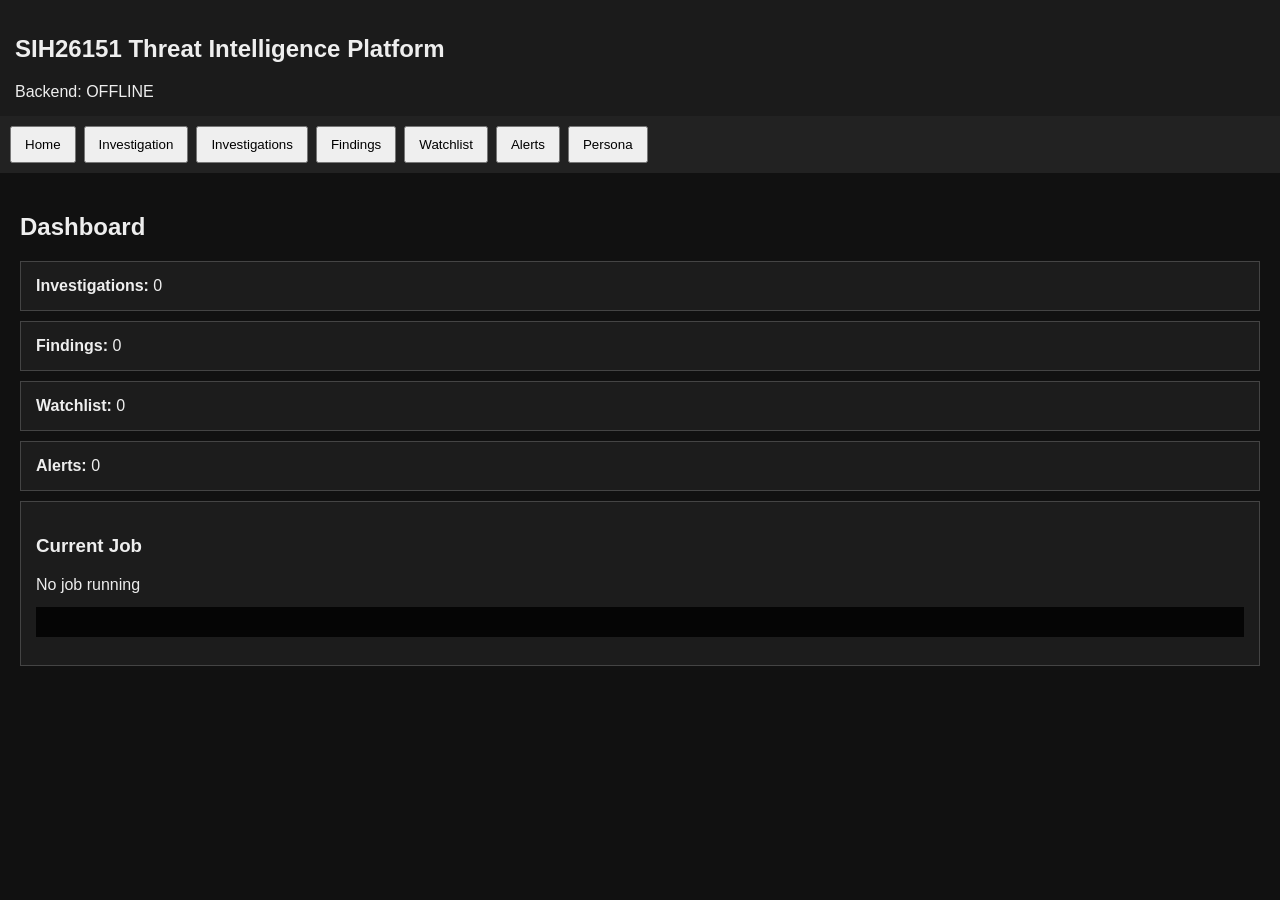
==== web/index.html @ 9609f109 "Update index.html" ====
<!DOCTYPE html>
<html>
<head>
<meta charset="UTF-8">
<meta name="viewport" content="width=device-width,initial-scale=1">
<title>SIH26151 Threat Intelligence Platform</title>

<style>
body{font-family:Arial,sans-serif;margin:0;background:#111;color:#eee}
header{background:#1b1b1b;padding:15px}
nav{display:flex;gap:8px;flex-wrap:wrap;padding:10px;background:#222}
button{padding:9px 13px;cursor:pointer}
input,select,textarea{padding:9px;margin:4px;background:#222;color:#fff;border:1px solid #555}
main{padding:20px}
section{margin-bottom:25px}
.card{background:#1c1c1c;padding:15px;margin:10px 0;border:1px solid #444}
.hidden{display:none}
pre{background:#050505;padding:15px;overflow:auto;max-height:450px}
table{width:100%;border-collapse:collapse}
th,td{border:1px solid #444;padding:8px;text-align:left}
th{background:#222}
.status{padding:8px;background:#333}
</style>
</head>

<body>

<header>
<h2>SIH26151 Threat Intelligence Platform</h2>
<div id="health">Checking backend...</div>
</header>

<nav>
<button onclick="page('home')">Home</button>
<button onclick="page('investigate')">Investigation</button>
<button onclick="page('history')">Investigations</button>
<button onclick="page('findings')">Findings</button>
<button onclick="page('watch')">Watchlist</button>
<button onclick="page('alerts')">Alerts</button>
<button onclick="page('persona')">Persona</button>
</nav>

<main>

<section id="home">
<h2>Dashboard</h2>

<div class="card">
<b>Investigations:</b>
<span id="statInvestigations">0</span>
</div>

<div class="card">
<b>Findings:</b>
<span id="statFindings">0</span>
</div>

<div class="card">
<b>Watchlist:</b>
<span id="statWatch">0</span>
</div>

<div class="card">
<b>Alerts:</b>
<span id="statAlerts">0</span>
</div>

<div class="card">
<h3>Current Job</h3>
<div id="jobStatus">No job running</div>
<pre id="terminal"></pre>
</div>
</section>


<section id="investigate" class="hidden">

<h2>New Investigation</h2>

<div class="card">
<h3>Crawler</h3>

<input id="crawlUrl"
placeholder="URL or .onion URL">

<input id="crawlTarget"
placeholder="Optional username">

<button onclick="startCrawl()">Start Crawl</button>
</div>


<div class="card">
<h3>Manual OSINT</h3>

<input id="manualTarget"
placeholder="Username / Email / Domain / IP / URL / PGP">

<select id="manualType">
<option value="username">username</option>
<option value="email">email</option>
<option value="domain">domain</option>
<option value="ip">ip</option>
<option value="url">url</option>
<option value="pgp">pgp</option>
<option value="crypto">crypto</option>
<option value="dns">dns</option>
<option value="other">other</option>
</select>

<button onclick="startOSINT()">Run OSINT</button>
</div>

<div class="card">
<h3>Current Investigation</h3>
<pre id="currentInvestigation">No investigation selected</pre>
</div>

</section>


<section id="history" class="hidden">

<h2>Investigations</h2>

<button onclick="loadInvestigations()">Refresh</button>

<div id="investigationList"></div>

</section>


<section id="findings" class="hidden">

<h2>Findings</h2>

<input id="findingSearch"
placeholder="Search">

<select id="findingType">
<option value="">All</option>
<option value="username">username</option>
<option value="email">email</option>
<option value="domain">domain</option>
<option value="ip">ip</option>
<option value="url">url</option>
<option value="pgp">pgp</option>
<option value="crypto">crypto</option>
<option value="infrastructure">infrastructure</option>
</select>

<button onclick="loadFindings()">Search</button>

<div id="findingList"></div>

</section>


<section id="watch" class="hidden">

<h2>Watchlist</h2>

<input id="watchActor"
placeholder="Actor ID">

<input id="watchInterval"
type="number"
value="60"
min="5">

<button onclick="addWatch()">Add</button>
<button onclick="loadWatchlist()">Refresh</button>

<div id="watchList"></div>

</section>


<section id="alerts" class="hidden">

<h2>Alerts</h2>

<button onclick="loadAlerts()">Refresh</button>

<div id="alertList"></div>

</section>


<section id="persona" class="hidden">

<h2>Persona / Stylometry</h2>

<textarea
id="personaPosts"
rows="10"
cols="60"
placeholder='Enter JSON array of posts, example:
[{"text":"hello world"},{"text":"another post"}]'>
</textarea>

<br>

<button onclick="analyzePersona()">Analyze</button>

<div class="card">
<pre id="personaResult"></pre>
</div>

<h3>Compare Personas</h3>

<textarea
id="personaA"
rows="6"
cols="50"
placeholder="Persona A JSON"></textarea>

<textarea
id="personaB"
rows="6"
cols="50"
placeholder="Persona B JSON"></textarea>

<br>

<button onclick="comparePersona()">Compare</button>

<pre id="compareResult"></pre>

</section>

</main>


<script>

let currentJobId=null;
let currentInvestigationId=null;


/* =========================
   BASIC API
========================= */

async function api(url,options={}){

    const response=await fetch(url,{
        headers:{
            "Content-Type":"application/json"
        },
        ...options
    });

    const text=await response.text();

    let data;

    try{
        data=JSON.parse(text);
    }catch{
        data=text;
    }

    if(!response.ok){
        throw new Error(
            data?.detail ||
            data?.error ||
            "Request failed"
        );
    }

    return data;
}


/* =========================
   PAGE
========================= */

function page(id){

    document.querySelectorAll("main section")
        .forEach(x=>x.classList.add("hidden"));

    document.getElementById(id)
        .classList.remove("hidden");

    if(id==="home") loadDashboard();
    if(id==="history") loadInvestigations();
    if(id==="findings") loadFindings();
    if(id==="watch") loadWatchlist();
    if(id==="alerts") loadAlerts();
}


/* =========================
   HEALTH
========================= */

async function health(){

    try{

        const data=await api("/api/health");

        document.getElementById("health")
            .textContent="Backend: ONLINE";

    }catch(error){

        document.getElementById("health")
            .textContent="Backend: OFFLINE";

    }
}


/* =========================
   CRAWLER
========================= */

async function startCrawl(){

    const url=document
        .getElementById("crawlUrl")
        .value.trim();

    const target=document
        .getElementById("crawlTarget")
        .value.trim();

    if(!url){
        alert("Enter a URL");
        return;
    }

    try{

        const result=await api("/api/crawl",{
            method:"POST",
            body:JSON.stringify({
                urls:[url],
                target:target || null,
                workers:3
            })
        });

        currentJobId=result.job_id;
        currentInvestigationId=result.investigation_id;

        document.getElementById("jobStatus")
            .textContent="Crawler started: "+result.job_id;

        monitorJob(result.job_id);

    }catch(error){

        alert(error.message);

    }
}


/* =========================
   MANUAL OSINT
========================= */

async function startOSINT(){

    const target=document
        .getElementById("manualTarget")
        .value.trim();

    const type=document
        .getElementById("manualType")
        .value;

    if(!target){
        alert("Enter a target");
        return;
    }

    try{

        const result=await api("/api/investigate",{
            method:"POST",
            body:JSON.stringify({
                target:target,
                target_type:type,
                notes:null
            })
        });

        currentJobId=result.job_id;
        currentInvestigationId=result.investigation_id;

        document.getElementById("jobStatus")
            .textContent="OSINT started: "+result.job_id;

        monitorJob(result.job_id);

    }catch(error){

        alert(error.message);

    }
}


/* =========================
   JOB MONITOR
========================= */

async function monitorJob(jobId){

    const terminal=document
        .getElementById("terminal");

    terminal.textContent="Job "+jobId+" started...\n";

    const timer=setInterval(async()=>{

        try{

            const data=await api(
                "/api/jobs/"+jobId
            );

            terminal.textContent=
                JSON.stringify(
                    data.events || [],
                    null,
                    2
                );

            document.getElementById("jobStatus")
                .textContent=
                "Status: "+data.job.status;

            if(
                data.job.status==="completed" ||
                data.job.status==="failed"
            ){

                clearInterval(timer);

                if(currentInvestigationId){
                    loadCurrentInvestigation();
                }

                loadDashboard();

            }

        }catch(error){

            clearInterval(timer);

            terminal.textContent=
                "Job monitor error: "+
                error.message;

        }

    },1500);

}


/* =========================
   CURRENT INVESTIGATION
========================= */

async function loadCurrentInvestigation(){

    if(!currentInvestigationId)
        return;

    try{

        const data=await api(
            "/api/investigations/"+
            currentInvestigationId
        );

        document.getElementById(
            "currentInvestigation"
        ).textContent=
            JSON.stringify(data,null,2);

    }catch(error){

        document.getElementById(
            "currentInvestigation"
        ).textContent=
            error.message;

    }
}


/* =========================
   INVESTIGATIONS
========================= */

async function loadInvestigations(){

    try{

        const data=await api(
            "/api/investigations"
        );

        const list=document
            .getElementById("investigationList");

        list.innerHTML="";

        const items=Array.isArray(data)
            ? data
            : data.investigations || [];

        if(!items.length){
            list.textContent="No investigations";
            return;
        }

        items.forEach(item=>{

            const div=document
                .createElement("div");

            div.className="card";

            div.innerHTML=`
                <b>${escapeHtml(
                    item.investigation_id ||
                    item.id ||
                    ""
                )}</b>
                <br>
                Target:
                ${escapeHtml(
                    item.target || ""
                )}
                <br>
                Status:
                ${escapeHtml(
                    item.status || ""
                )}
                <br>
                <button>
                View
                </button>
            `;

            div.querySelector("button")
                .onclick=()=>{
                    currentInvestigationId=
                        item.investigation_id ||
                        item.id;

                    page("investigate");
                    loadCurrentInvestigation();
                };

            list.appendChild(div);

        });

    }catch(error){

        alert(error.message);

    }
}


/* =========================
   FINDINGS
========================= */

async function loadFindings(){

    try{

        const q=document
            .getElementById("findingSearch")
            .value.trim();

        const type=document
            .getElementById("findingType")
            .value;

        const params=new URLSearchParams();

        if(q) params.set("q",q);
        if(type) params.set(
            "finding_type",
            type
        );

        const data=await api(
            "/api/findings?"+params
        );

        const list=document
            .getElementById("findingList");

        list.innerHTML="";

        const items=Array.isArray(data)
            ? data
            : data.findings || [];

        if(!items.length){
            list.textContent="No findings";
            return;
        }

        const table=document
            .createElement("table");

        table.innerHTML=`
            <tr>
                <th>Type</th>
                <th>Value</th>
                <th>Source</th>
                <th>Confidence</th>
            </tr>
        `;

        items.forEach(f=>{

            const row=document
                .createElement("tr");

            row.innerHTML=`
                <td>${escapeHtml(
                    f.finding_type || ""
                )}</td>
                <td>${escapeHtml(
                    f.value || ""
                )}</td>
                <td>${escapeHtml(
                    f.source || ""
                )}</td>
                <td>${escapeHtml(
                    f.confidence ?? ""
                )}</td>
            `;

            table.appendChild(row);

        });

        list.appendChild(table);

    }catch(error){

        alert(error.message);

    }
}


/* =========================
   WATCHLIST
========================= */

async function addWatch(){

    const actor=document
        .getElementById("watchActor")
        .value.trim();

    const interval=Number(
        document.getElementById(
            "watchInterval"
        ).value
    );

    if(!actor){
        alert("Enter actor ID");
        return;
    }

    try{

        await api("/api/watchlist",{
            method:"POST",
            body:JSON.stringify({
                actor_id:actor,
                interval_minutes:interval
            })
        });

        loadWatchlist();

    }catch(error){

        alert(error.message);

    }
}


async function loadWatchlist(){

    try{

        const data=await api(
            "/api/watchlist"
        );

        document.getElementById(
            "watchList"
        ).textContent=
            JSON.stringify(data,null,2);

    }catch(error){

        document.getElementById(
            "watchList"
        ).textContent=
            error.message;

    }
}


/* =========================
   ALERTS
========================= */

async function loadAlerts(){

    try{

        const data=await api(
            "/api/alerts"
        );

        const list=document
            .getElementById("alertList");

        list.innerHTML="";

        const items=Array.isArray(data)
            ? data
            : data.alerts || [];

        if(!items.length){
            list.textContent="No alerts";
            return;
        }

        items.forEach(a=>{

            const div=document
                .createElement("div");

            div.className="card";

            div.innerHTML=`
                <b>${escapeHtml(
                    a.alert_type ||
                    a.type ||
                    "Alert"
                )}</b>
                <br>
                ${escapeHtml(
                    a.message || ""
                )}
                <br>
                <button>Mark Read</button>
            `;

            const id=
                a.alert_id ||
                a.id;

            div.querySelector("button")
                .onclick=async()=>{

                    if(!id) return;

                    await api(
                        "/api/alerts/"+id+"/read",
                        {method:"POST"}
                    );

                    loadAlerts();
                    loadDashboard();

                };

            list.appendChild(div);

        });

    }catch(error){

        alert(error.message);

    }
}


/* =========================
   PERSONA
========================= */

async function analyzePersona(){

    try{

        const posts=JSON.parse(
            document.getElementById(
                "personaPosts"
            ).value
        );

        const data=await api(
            "/api/persona/analyze",
            {
                method:"POST",
                body:JSON.stringify({
                    posts:posts
                })
            }
        );

        document.getElementById(
            "personaResult"
        ).textContent=
            JSON.stringify(
                data,
                null,
                2
            );

    }catch(error){

        alert(
            "Invalid JSON or request failed: "+
            error.message
        );

    }
}


async function comparePersona(){

    try{

        const a=JSON.parse(
            document.getElementById(
                "personaA"
            ).value
        );

        const b=JSON.parse(
            document.getElementById(
                "personaB"
            ).value
        );

        const data=await api(
            "/api/persona/compare",
            {
                method:"POST",
                body:JSON.stringify({
                    persona_a:a,
                    persona_b:b
                })
            }
        );

        document.getElementById(
            "compareResult"
        ).textContent=
            JSON.stringify(
                data,
                null,
                2
            );

    }catch(error){

        alert(error.message);

    }
}


/* =========================
   DASHBOARD
========================= */

async function loadDashboard(){

    try{

        const investigations=
            await api(
                "/api/investigations"
            );

        const findings=
            await api(
                "/api/findings"
            );

        const watch=
            await api(
                "/api/watchlist"
            );

        const alerts=
            await api(
                "/api/alerts?unread=true"
            );

        document.getElementById(
            "statInvestigations"
        ).textContent=
            Array.isArray(investigations)
            ? investigations.length
            : investigations.investigations?.length || 0;

        document.getElementById(
            "statFindings"
        ).textContent=
            Array.isArray(findings)
            ? findings.length
            : findings.findings?.length || 0;

        document.getElementById(
            "statWatch"
        ).textContent=
            Array.isArray(watch)
            ? watch.length
            : watch.watchlist?.length || 0;

        document.getElementById(
            "statAlerts"
        ).textContent=
            Array.isArray(alerts)
            ? alerts.length
            : alerts.alerts?.length || 0;

    }catch(error){

        console.error(error);

    }
}


/* =========================
   ESCAPE HTML
========================= */

function escapeHtml(value){

    return String(value ?? "")
        .replaceAll("&","&amp;")
        .replaceAll("<","&lt;")
        .replaceAll(">","&gt;")
        .replaceAll('"',"&quot;")
        .replaceAll("'","&#039;");

}


/* =========================
   START
========================= */

health();
loadDashboard();

</script>

</body>
</html>
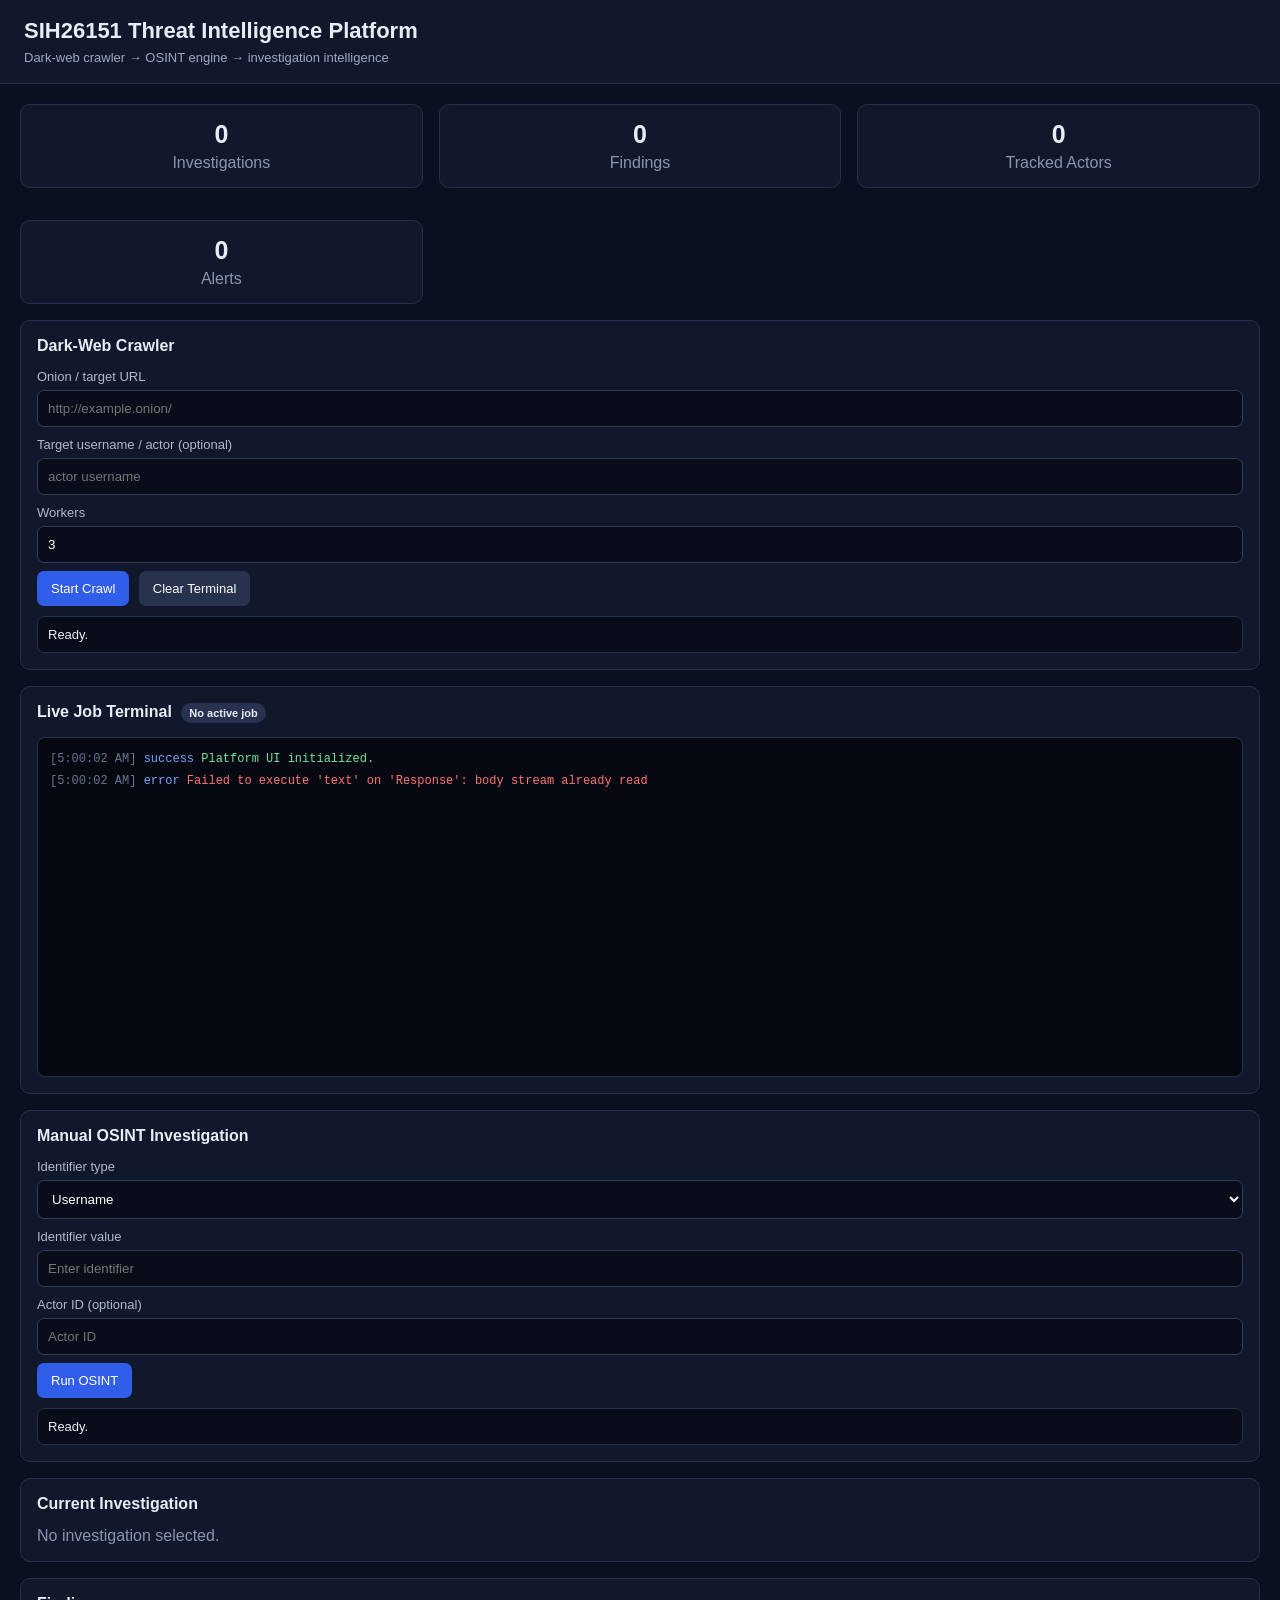
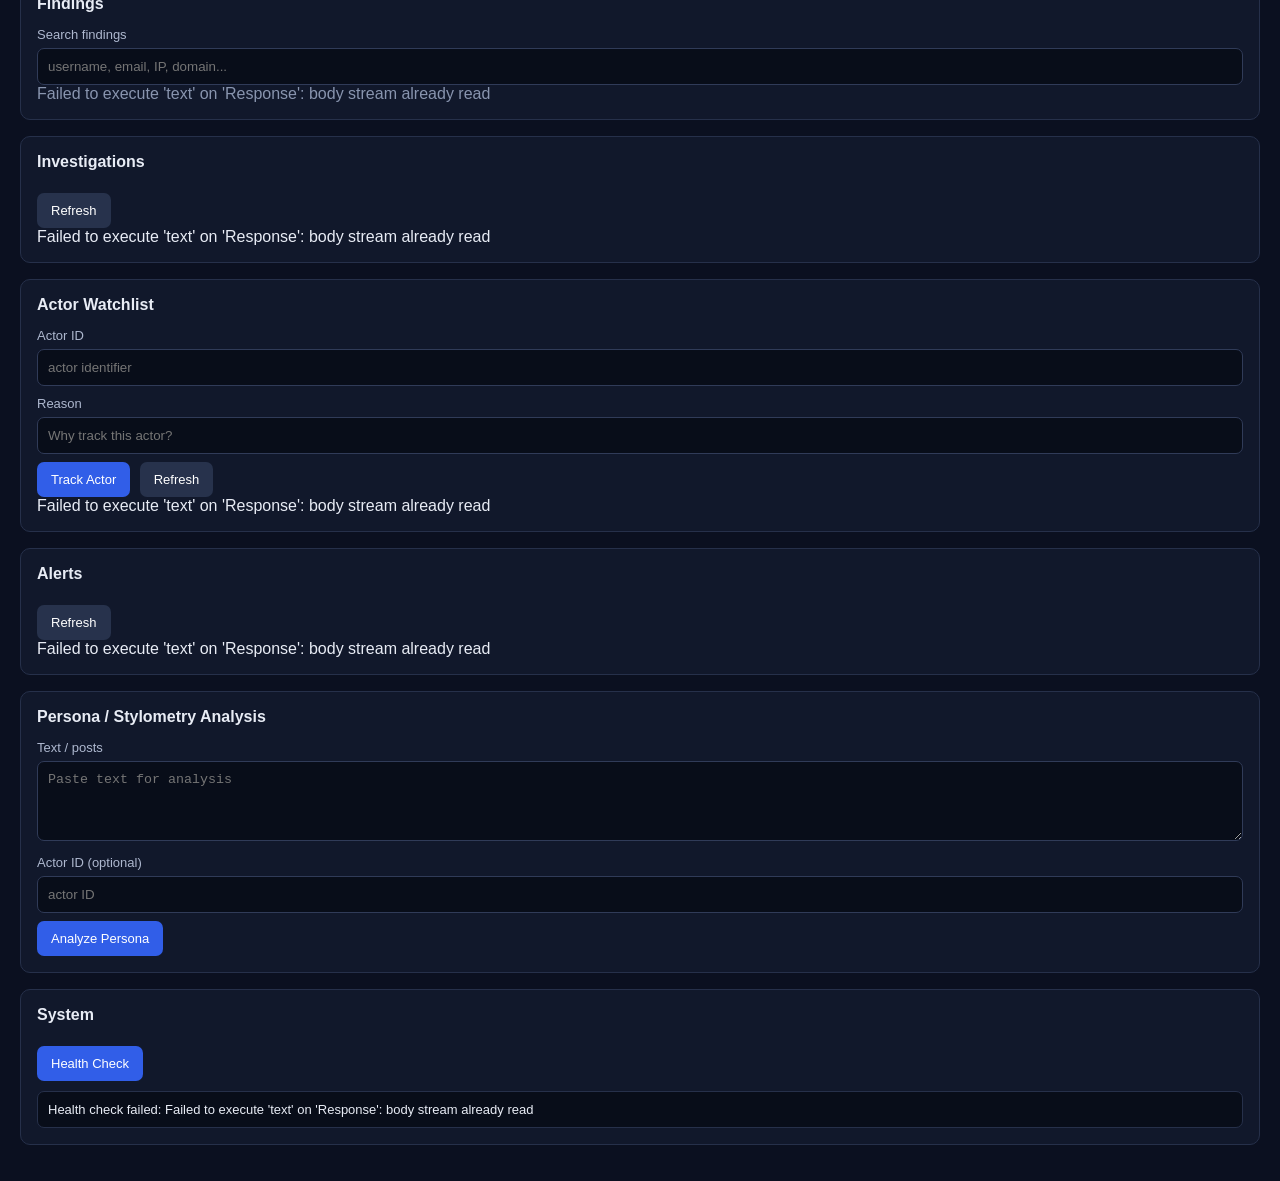
==== commit 6c21cef8: "Update index.html" ====
--- a/web/index.html
+++ b/web/index.html
@@ -1,986 +1,2084 @@
 <!DOCTYPE html>
-<html>
+<html lang="en">
 <head>
 <meta charset="UTF-8">
 <meta name="viewport" content="width=device-width,initial-scale=1">
 <title>SIH26151 Threat Intelligence Platform</title>
 
 <style>
-body{font-family:Arial,sans-serif;margin:0;background:#111;color:#eee}
-header{background:#1b1b1b;padding:15px}
-nav{display:flex;gap:8px;flex-wrap:wrap;padding:10px;background:#222}
-button{padding:9px 13px;cursor:pointer}
-input,select,textarea{padding:9px;margin:4px;background:#222;color:#fff;border:1px solid #555}
-main{padding:20px}
-section{margin-bottom:25px}
-.card{background:#1c1c1c;padding:15px;margin:10px 0;border:1px solid #444}
-.hidden{display:none}
-pre{background:#050505;padding:15px;overflow:auto;max-height:450px}
-table{width:100%;border-collapse:collapse}
-th,td{border:1px solid #444;padding:8px;text-align:left}
-th{background:#222}
-.status{padding:8px;background:#333}
+*{box-sizing:border-box}
+body{
+  margin:0;
+  font-family:Arial,Helvetica,sans-serif;
+  background:#0b1020;
+  color:#e8ecf5
+}
+header{
+  padding:18px 24px;
+  background:#11182b;
+  border-bottom:1px solid #26304a
+}
+header h1{margin:0;font-size:22px}
+header p{margin:6px 0 0;color:#9ca8c3;font-size:13px}
+
+main{
+  max-width:1400px;
+  margin:auto;
+  padding:20px
+}
+
+.grid{
+  display:grid;
+  grid-template-columns:repeat(auto-fit,minmax(320px,1fr));
+  gap:16px
+}
+
+.card{
+  background:#11182b;
+  border:1px solid #26304a;
+  border-radius:10px;
+  padding:16px;
+  margin-bottom:16px
+}
+
+.card h2{
+  font-size:16px;
+  margin:0 0 14px
+}
+
+label{
+  display:block;
+  margin:10px 0 6px;
+  color:#aeb8cf;
+  font-size:13px
+}
+
+input,textarea,select{
+  width:100%;
+  padding:10px;
+  border-radius:7px;
+  border:1px solid #303b58;
+  background:#080d19;
+  color:#fff;
+  outline:none
+}
+
+textarea{min-height:80px;resize:vertical}
+
+button,.button{
+  display:inline-block;
+  border:0;
+  border-radius:7px;
+  padding:10px 14px;
+  margin:8px 5px 0 0;
+  background:#315ee8;
+  color:white;
+  cursor:pointer;
+  text-decoration:none;
+  font-size:13px
+}
+
+button:hover,.button:hover{opacity:.85}
+button.secondary,.button.secondary{background:#27324c}
+button.danger{background:#a83b4a}
+button.success{background:#287b55}
+
+.status{
+  padding:10px;
+  border-radius:7px;
+  background:#080d19;
+  border:1px solid #26304a;
+  margin-top:10px;
+  font-size:13px
+}
+
+.badge{
+  display:inline-block;
+  padding:4px 8px;
+  border-radius:20px;
+  background:#26324f;
+  font-size:11px;
+  margin-left:5px
+}
+
+.terminal{
+  background:#050810;
+  border:1px solid #26304a;
+  border-radius:8px;
+  height:340px;
+  overflow:auto;
+  padding:12px;
+  font-family:monospace;
+  font-size:12px;
+  line-height:1.55;
+  white-space:pre-wrap
+}
+
+.term-line{margin-bottom:3px}
+.term-time{color:#697590}
+.term-type{color:#7fa2ff}
+.term-error{color:#ff7373}
+.term-warning{color:#ffc76b}
+.term-success{color:#6ee7a2}
+
+.report-grid{
+  display:grid;
+  grid-template-columns:repeat(auto-fit,minmax(180px,1fr));
+  gap:8px
+}
+
+.report-grid a{
+  margin:0;
+  text-align:center
+}
+
+.finding{
+  border:1px solid #26304a;
+  background:#0a1020;
+  padding:10px;
+  border-radius:7px;
+  margin-bottom:8px
+}
+
+.finding small{color:#8995af}
+
+pre{
+  white-space:pre-wrap;
+  word-break:break-word
+}
+
+table{
+  width:100%;
+  border-collapse:collapse;
+  font-size:12px
+}
+
+th,td{
+  text-align:left;
+  padding:8px;
+  border-bottom:1px solid #26304a
+}
+
+th{color:#9eabc5}
+
+.hidden{display:none!important}
+
+.stat{
+  text-align:center;
+  padding:15px
+}
+
+.stat strong{
+  display:block;
+  font-size:25px;
+  margin-bottom:5px
+}
+
+.muted{color:#8995af}
+.full{grid-column:1/-1}
+
+@media(max-width:600px){
+  main{padding:10px}
+  .terminal{height:280px}
+}
 </style>
 </head>
 
 <body>
 
 <header>
-<h2>SIH26151 Threat Intelligence Platform</h2>
-<div id="health">Checking backend...</div>
+  <h1>SIH26151 Threat Intelligence Platform</h1>
+  <p>Dark-web crawler → OSINT engine → investigation intelligence</p>
 </header>
 
-<nav>
-<button onclick="page('home')">Home</button>
-<button onclick="page('investigate')">Investigation</button>
-<button onclick="page('history')">Investigations</button>
-<button onclick="page('findings')">Findings</button>
-<button onclick="page('watch')">Watchlist</button>
-<button onclick="page('alerts')">Alerts</button>
-<button onclick="page('persona')">Persona</button>
-</nav>
-
 <main>
 
-<section id="home">
-<h2>Dashboard</h2>
-
-<div class="card">
-<b>Investigations:</b>
-<span id="statInvestigations">0</span>
+<!-- DASHBOARD -->
+<section class="grid">
+
+  <div class="card stat">
+    <strong id="statInvestigations">0</strong>
+    <span class="muted">Investigations</span>
+  </div>
+
+  <div class="card stat">
+    <strong id="statFindings">0</strong>
+    <span class="muted">Findings</span>
+  </div>
+
+  <div class="card stat">
+    <strong id="statWatchlist">0</strong>
+    <span class="muted">Tracked Actors</span>
+  </div>
+
+  <div class="card stat">
+    <strong id="statAlerts">0</strong>
+    <span class="muted">Alerts</span>
+  </div>
+
+</section>
+
+
+<!-- CRAWLER -->
+<section class="card">
+
+<h2>Dark-Web Crawler</h2>
+
+<label>Onion / target URL</label>
+<input id="crawlUrl"
+       placeholder="http://example.onion/">
+
+<label>Target username / actor (optional)</label>
+<input id="crawlTarget"
+       placeholder="actor username">
+
+<label>Workers</label>
+<input id="crawlWorkers"
+       type="number"
+       value="3"
+       min="1"
+       max="20">
+
+<button onclick="startCrawl()">Start Crawl</button>
+<button class="secondary" onclick="clearTerminal()">Clear Terminal</button>
+
+<div id="crawlStatus" class="status">
+  Ready.
 </div>
 
-<div class="card">
-<b>Findings:</b>
-<span id="statFindings">0</span>
+</section>
+
+
+<!-- LIVE TERMINAL -->
+<section class="card">
+
+<h2>
+  Live Job Terminal
+  <span id="jobBadge" class="badge">No active job</span>
+</h2>
+
+<div id="terminal" class="terminal"></div>
+
+</section>
+
+
+<!-- CRAWLER REPORT -->
+<section id="crawlerReportCard" class="card hidden">
+
+<h2>Crawler Reports</h2>
+
+<p class="muted">
+  Reports generated by the actual DarkWeb-Deanonymization crawler.
+</p>
+
+<div class="report-grid">
+
+<a id="actorReport"
+   class="button"
+   target="_blank">
+Actor Report JSON
+</a>
+
+<a id="networkReport"
+   class="button"
+   target="_blank">
+Network Report JSON
+</a>
+
+<a id="actorCsv"
+   class="button secondary"
+   target="_blank">
+Actor CSV
+</a>
+
+<a id="networkCsv"
+   class="button secondary"
+   target="_blank">
+Network CSV
+</a>
+
+<a id="actorJsonl"
+   class="button secondary"
+   target="_blank">
+Actor JSONL
+</a>
+
+<a id="networkJsonl"
+   class="button secondary"
+   target="_blank">
+Network JSONL
+</a>
+
 </div>
 
-<div class="card">
-<b>Watchlist:</b>
-<span id="statWatch">0</span>
+<br>
+
+<h2>Platform Export</h2>
+
+<div class="report-grid">
+
+<a id="platformJson"
+   class="button"
+   target="_blank">
+Combined JSON
+</a>
+
+<a id="platformCsv"
+   class="button"
+   target="_blank">
+Combined CSV
+</a>
+
+<a id="platformHtml"
+   class="button"
+   target="_blank">
+Combined HTML
+</a>
+
 </div>
 
-<div class="card">
-<b>Alerts:</b>
-<span id="statAlerts">0</span>
+<br>
+
+<button id="sendOsintButton"
+        class="success"
+        onclick="sendToOsint()">
+Send Crawl Report to OSINT Engine
+</button>
+
+<div id="osintHandoffStatus" class="status hidden"></div>
+
+</section>
+
+
+<!-- MANUAL OSINT -->
+<section class="card">
+
+<h2>Manual OSINT Investigation</h2>
+
+<label>Identifier type</label>
+
+<select id="manualType">
+  <option value="username">Username</option>
+  <option value="email">Email</option>
+  <option value="url">URL</option>
+  <option value="domain">Domain</option>
+  <option value="dns">DNS</option>
+  <option value="ip">IP</option>
+  <option value="pgp">PGP</option>
+  <option value="crypto">Crypto</option>
+</select>
+
+<label>Identifier value</label>
+
+<input id="manualValue"
+       placeholder="Enter identifier">
+
+<label>Actor ID (optional)</label>
+
+<input id="manualActor"
+       placeholder="Actor ID">
+
+<button onclick="startManualOsint()">
+Run OSINT
+</button>
+
+<div id="manualStatus" class="status">
+  Ready.
 </div>
 
-<div class="card">
-<h3>Current Job</h3>
-<div id="jobStatus">No job running</div>
-<pre id="terminal"></pre>
+</section>
+
+
+<!-- CURRENT INVESTIGATION -->
+<section class="card">
+
+<h2>Current Investigation</h2>
+
+<div id="currentInvestigation">
+  <span class="muted">No investigation selected.</span>
 </div>
+
 </section>
 
 
-<section id="investigate" class="hidden">
-
-<h2>New Investigation</h2>
-
-<div class="card">
-<h3>Crawler</h3>
-
-<input id="crawlUrl"
-placeholder="URL or .onion URL">
-
-<input id="crawlTarget"
-placeholder="Optional username">
-
-<button onclick="startCrawl()">Start Crawl</button>
+<!-- FINDINGS -->
+<section class="card">
+
+<h2>Findings</h2>
+
+<label>Search findings</label>
+
+<input id="findingSearch"
+       placeholder="username, email, IP, domain..."
+       oninput="loadFindings()">
+
+<div id="findings">
+  <span class="muted">No findings loaded.</span>
 </div>
 
-
-<div class="card">
-<h3>Manual OSINT</h3>
-
-<input id="manualTarget"
-placeholder="Username / Email / Domain / IP / URL / PGP">
-
-<select id="manualType">
-<option value="username">username</option>
-<option value="email">email</option>
-<option value="domain">domain</option>
-<option value="ip">ip</option>
-<option value="url">url</option>
-<option value="pgp">pgp</option>
-<option value="crypto">crypto</option>
-<option value="dns">dns</option>
-<option value="other">other</option>
-</select>
-
-<button onclick="startOSINT()">Run OSINT</button>
+</section>
+
+
+<!-- INVESTIGATIONS -->
+<section class="card">
+
+<h2>Investigations</h2>
+
+<button class="secondary"
+        onclick="loadInvestigations()">
+Refresh
+</button>
+
+<div id="investigations">
+  <span class="muted">Loading...</span>
 </div>
 
-<div class="card">
-<h3>Current Investigation</h3>
-<pre id="currentInvestigation">No investigation selected</pre>
+</section>
+
+
+<!-- WATCHLIST -->
+<section class="card">
+
+<h2>Actor Watchlist</h2>
+
+<label>Actor ID</label>
+<input id="watchActor"
+       placeholder="actor identifier">
+
+<label>Reason</label>
+<input id="watchReason"
+       placeholder="Why track this actor?">
+
+<button onclick="addWatchlist()">
+Track Actor
+</button>
+
+<button class="secondary"
+        onclick="loadWatchlist()">
+Refresh
+</button>
+
+<div id="watchlist"></div>
+
+</section>
+
+
+<!-- ALERTS -->
+<section class="card">
+
+<h2>Alerts</h2>
+
+<button class="secondary"
+        onclick="loadAlerts()">
+Refresh
+</button>
+
+<div id="alerts"></div>
+
+</section>
+
+
+<!-- PERSONA -->
+<section class="card">
+
+<h2>Persona / Stylometry Analysis</h2>
+
+<label>Text / posts</label>
+
+<textarea id="personaText"
+          placeholder="Paste text for analysis"></textarea>
+
+<label>Actor ID (optional)</label>
+
+<input id="personaActor"
+       placeholder="actor ID">
+
+<button onclick="runPersona()">
+Analyze Persona
+</button>
+
+<div id="personaResult" class="status hidden"></div>
+
+</section>
+
+
+<!-- SYSTEM -->
+<section class="card">
+
+<h2>System</h2>
+
+<button onclick="healthCheck()">
+Health Check
+</button>
+
+<div id="healthResult" class="status">
+  Not checked.
 </div>
 
 </section>
 
-
-<section id="history" class="hidden">
-
-<h2>Investigations</h2>
-
-<button onclick="loadInvestigations()">Refresh</button>
-
-<div id="investigationList"></div>
-
-</section>
-
-
-<section id="findings" class="hidden">
-
-<h2>Findings</h2>
-
-<input id="findingSearch"
-placeholder="Search">
-
-<select id="findingType">
-<option value="">All</option>
-<option value="username">username</option>
-<option value="email">email</option>
-<option value="domain">domain</option>
-<option value="ip">ip</option>
-<option value="url">url</option>
-<option value="pgp">pgp</option>
-<option value="crypto">crypto</option>
-<option value="infrastructure">infrastructure</option>
-</select>
-
-<button onclick="loadFindings()">Search</button>
-
-<div id="findingList"></div>
-
-</section>
-
-
-<section id="watch" class="hidden">
-
-<h2>Watchlist</h2>
-
-<input id="watchActor"
-placeholder="Actor ID">
-
-<input id="watchInterval"
-type="number"
-value="60"
-min="5">
-
-<button onclick="addWatch()">Add</button>
-<button onclick="loadWatchlist()">Refresh</button>
-
-<div id="watchList"></div>
-
-</section>
-
-
-<section id="alerts" class="hidden">
-
-<h2>Alerts</h2>
-
-<button onclick="loadAlerts()">Refresh</button>
-
-<div id="alertList"></div>
-
-</section>
-
-
-<section id="persona" class="hidden">
-
-<h2>Persona / Stylometry</h2>
-
-<textarea
-id="personaPosts"
-rows="10"
-cols="60"
-placeholder='Enter JSON array of posts, example:
-[{"text":"hello world"},{"text":"another post"}]'>
-</textarea>
-
-<br>
-
-<button onclick="analyzePersona()">Analyze</button>
-
-<div class="card">
-<pre id="personaResult"></pre>
-</div>
-
-<h3>Compare Personas</h3>
-
-<textarea
-id="personaA"
-rows="6"
-cols="50"
-placeholder="Persona A JSON"></textarea>
-
-<textarea
-id="personaB"
-rows="6"
-cols="50"
-placeholder="Persona B JSON"></textarea>
-
-<br>
-
-<button onclick="comparePersona()">Compare</button>
-
-<pre id="compareResult"></pre>
-
-</section>
-
 </main>
 
 
 <script>
 
-let currentJobId=null;
-let currentInvestigationId=null;
-
-
-/* =========================
-   BASIC API
-========================= */
-
-async function api(url,options={}){
-
-    const response=await fetch(url,{
+let currentInvestigationId = null;
+let currentCrawlJobId = null;
+let currentOsintJobId = null;
+let pollingTimer = null;
+let ws = null;
+
+
+/* ---------------- BASIC HELPERS ---------------- */
+
+async function api(url, options={}){
+
+  const response = await fetch(url, options);
+
+  let data;
+
+  try{
+    data = await response.json();
+  }catch{
+    data = {
+      error: await response.text()
+    };
+  }
+
+  if(!response.ok){
+    throw new Error(
+      data.error ||
+      data.detail ||
+      "API request failed"
+    );
+  }
+
+  return data;
+}
+
+
+function escapeHtml(value){
+
+  if(value === null || value === undefined){
+    return "";
+  }
+
+  return String(value)
+    .replaceAll("&","&amp;")
+    .replaceAll("<","&lt;")
+    .replaceAll(">","&gt;")
+    .replaceAll('"',"&quot;")
+    .replaceAll("'","&#039;");
+}
+
+
+function nowTime(){
+
+  return new Date().toLocaleTimeString();
+}
+
+
+function addTerminal(message,
+                     type="terminal",
+                     payload=null){
+
+  const terminal =
+    document.getElementById("terminal");
+
+  let text = message || "";
+
+  if(payload){
+
+    if(typeof payload === "object"){
+      try{
+        text += "\n" +
+          JSON.stringify(payload,null,2);
+      }catch{}
+    }else{
+      text += "\n" + payload;
+    }
+
+  }
+
+  const line =
+    document.createElement("div");
+
+  line.className =
+    "term-line " +
+    (type === "error"
+      ? "term-error"
+      : type === "warning"
+      ? "term-warning"
+      : type === "success"
+      ? "term-success"
+      : "");
+
+  line.innerHTML =
+    '<span class="term-time">[' +
+    escapeHtml(nowTime()) +
+    ']</span> ' +
+
+    '<span class="term-type">' +
+    escapeHtml(type) +
+    '</span> ' +
+
+    escapeHtml(text);
+
+  terminal.appendChild(line);
+
+  terminal.scrollTop =
+    terminal.scrollHeight;
+}
+
+
+function clearTerminal(){
+
+  document.getElementById("terminal").innerHTML = "";
+
+}
+
+
+/* ---------------- JOB EVENTS ---------------- */
+
+function processEvent(event){
+
+  if(!event){
+    return;
+  }
+
+  let payload =
+    event.payload;
+
+  if(typeof payload === "string"){
+
+    try{
+      payload = JSON.parse(payload);
+    }catch{}
+
+  }
+
+  const type =
+    event.event_type ||
+    event.type ||
+    "terminal";
+
+  const message =
+    event.message ||
+    (payload && payload.message) ||
+    "";
+
+  addTerminal(
+    message,
+    type,
+    payload && !message ? payload : null
+  );
+
+}
+
+
+async function loadJob(jobId){
+
+  try{
+
+    const job =
+      await api("/api/jobs/" + jobId);
+
+    const status =
+      job.status || "unknown";
+
+    document.getElementById("jobBadge")
+      .textContent =
+      status;
+
+    if(job.message){
+
+      addTerminal(
+        job.message,
+        status === "failed"
+          ? "error"
+          : status === "completed"
+          ? "success"
+          : "status"
+      );
+
+    }
+
+    return job;
+
+  }catch(error){
+
+    addTerminal(
+      error.message,
+      "error"
+    );
+
+    return null;
+  }
+
+}
+
+
+async function loadJobEvents(jobId){
+
+  try{
+
+    const events =
+      await api("/api/jobs/" +
+                jobId +
+                "/events");
+
+    if(Array.isArray(events)){
+
+      events.forEach(processEvent);
+
+    }
+
+  }catch{
+
+    /*
+      Some platform versions expose events
+      through websocket only.
+    */
+
+  }
+
+}
+
+
+function startPolling(jobId){
+
+  if(pollingTimer){
+    clearInterval(pollingTimer);
+  }
+
+  pollingTimer =
+    setInterval(async()=>{
+
+      const job =
+        await loadJob(jobId);
+
+      await loadJobEvents(jobId);
+
+      if(!job){
+        return;
+      }
+
+      if(
+        job.status === "completed" ||
+        job.status === "failed"
+      ){
+
+        clearInterval(pollingTimer);
+        pollingTimer = null;
+
+        if(job.status === "completed"){
+
+          addTerminal(
+            "Job completed.",
+            "success"
+          );
+
+          await refreshAfterJob();
+
+        }else{
+
+          addTerminal(
+            "Job failed.",
+            "error"
+          );
+
+        }
+
+      }
+
+    },1500);
+
+}
+
+
+/* ---------------- WEBSOCKET ---------------- */
+
+function connectWebSocket(jobId){
+
+  try{
+
+    if(ws){
+
+      try{
+        ws.close();
+      }catch{}
+
+    }
+
+    const protocol =
+      location.protocol === "https:"
+        ? "wss://"
+        : "ws://";
+
+    ws =
+      new WebSocket(
+        protocol +
+        location.host +
+        "/ws/jobs/" +
+        encodeURIComponent(jobId)
+      );
+
+    ws.onopen = () => {
+
+      addTerminal(
+        "Connected to live job stream.",
+        "success"
+      );
+
+    };
+
+    ws.onmessage = event => {
+
+      try{
+
+        const data =
+          JSON.parse(event.data);
+
+        if(data.event){
+
+          processEvent(data.event);
+
+        }else{
+
+          processEvent(data);
+
+        }
+
+      }catch{
+
+        addTerminal(
+          event.data,
+          "terminal"
+        );
+
+      }
+
+    };
+
+    ws.onerror = () => {
+
+      addTerminal(
+        "WebSocket unavailable; polling job status.",
+        "warning"
+      );
+
+    };
+
+    ws.onclose = () => {
+
+      /*
+        Polling remains active as reliable fallback.
+      */
+
+    };
+
+  }catch{
+
+    addTerminal(
+      "Could not open WebSocket. Using polling.",
+      "warning"
+    );
+
+  }
+
+}
+
+
+/* ---------------- CRAWLER ---------------- */
+
+async function startCrawl(){
+
+  const url =
+    document.getElementById("crawlUrl")
+      .value.trim();
+
+  const target =
+    document.getElementById("crawlTarget")
+      .value.trim();
+
+  const workers =
+    Number(
+      document.getElementById("crawlWorkers")
+        .value || 3
+    );
+
+  if(!url){
+
+    alert("Enter a crawler URL.");
+
+    return;
+
+  }
+
+  clearTerminal();
+
+  document.getElementById("crawlerReportCard")
+    .classList.add("hidden");
+
+  document.getElementById("crawlStatus")
+    .textContent =
+    "Starting crawler...";
+
+  document.getElementById("jobBadge")
+    .textContent =
+    "starting";
+
+  try{
+
+    const result =
+      await api("/api/crawl",{
+
+        method:"POST",
+
         headers:{
-            "Content-Type":"application/json"
+          "Content-Type":
+            "application/json"
         },
-        ...options
-    });
-
-    const text=await response.text();
-
-    let data;
-
-    try{
-        data=JSON.parse(text);
-    }catch{
-        data=text;
+
+        body:JSON.stringify({
+
+          url:url,
+
+          target_username:
+            target || null,
+
+          workers:workers
+
+        })
+
+      });
+
+    currentCrawlJobId =
+      result.job_id ||
+      result.id ||
+      result.job;
+
+    currentInvestigationId =
+      result.investigation_id ||
+      result.investigation;
+
+    addTerminal(
+      "Crawler job created: " +
+      currentCrawlJobId,
+      "success"
+    );
+
+    document.getElementById("crawlStatus")
+      .textContent =
+      "Crawler running.";
+
+    if(currentCrawlJobId){
+
+      connectWebSocket(
+        currentCrawlJobId
+      );
+
+      startPolling(
+        currentCrawlJobId
+      );
+
     }
 
-    if(!response.ok){
-        throw new Error(
-            data?.detail ||
-            data?.error ||
-            "Request failed"
-        );
+    await loadCurrentInvestigation();
+
+  }catch(error){
+
+    document.getElementById("crawlStatus")
+      .textContent =
+      "Failed: " + error.message;
+
+    addTerminal(
+      error.message,
+      "error"
+    );
+
+  }
+
+}
+
+
+/* ---------------- AFTER CRAWL ---------------- */
+
+async function refreshAfterJob(){
+
+  await loadCurrentInvestigation();
+
+  await loadFindings();
+
+  await loadInvestigations();
+
+  await loadDashboard();
+
+  if(currentInvestigationId){
+
+    await setupCrawlerReports(
+      currentInvestigationId
+    );
+
+  }
+
+}
+
+
+async function loadCurrentInvestigation(){
+
+  if(!currentInvestigationId){
+
+    return;
+
+  }
+
+  try{
+
+    const data =
+      await api(
+        "/api/investigations/" +
+        encodeURIComponent(
+          currentInvestigationId
+        )
+      );
+
+    renderInvestigation(
+      data
+    );
+
+    if(data.crawler_session_id){
+
+      await setupCrawlerReports(
+        currentInvestigationId
+      );
+
     }
 
-    return data;
-}
-
-
-/* =========================
-   PAGE
-========================= */
-
-function page(id){
-
-    document.querySelectorAll("main section")
-        .forEach(x=>x.classList.add("hidden"));
-
-    document.getElementById(id)
-        .classList.remove("hidden");
-
-    if(id==="home") loadDashboard();
-    if(id==="history") loadInvestigations();
-    if(id==="findings") loadFindings();
-    if(id==="watch") loadWatchlist();
-    if(id==="alerts") loadAlerts();
-}
-
-
-/* =========================
-   HEALTH
-========================= */
-
-async function health(){
-
-    try{
-
-        const data=await api("/api/health");
-
-        document.getElementById("health")
-            .textContent="Backend: ONLINE";
-
-    }catch(error){
-
-        document.getElementById("health")
-            .textContent="Backend: OFFLINE";
+  }catch(error){
+
+    addTerminal(
+      "Investigation load failed: " +
+      error.message,
+      "warning"
+    );
+
+  }
+
+}
+
+
+function renderInvestigation(data){
+
+  const box =
+    document.getElementById(
+      "currentInvestigation"
+    );
+
+  box.innerHTML = `
+
+    <div class="finding">
+
+      <strong>
+        Investigation
+      </strong>
+
+      <br>
+
+      ID:
+      ${escapeHtml(
+        data.investigation_id
+      )}
+
+      <br>
+
+      Target:
+      ${escapeHtml(
+        data.target
+      )}
+
+      <br>
+
+      Type:
+      ${escapeHtml(
+        data.target_type
+      )}
+
+      <br>
+
+      Status:
+      ${escapeHtml(
+        data.status
+      )}
+
+      <br>
+
+      Crawler session:
+      ${escapeHtml(
+        data.crawler_session_id ||
+        "not available yet"
+      )}
+
+    </div>
+  `;
+
+}
+
+
+/* ---------------- REPORT LINKS ---------------- */
+
+async function setupCrawlerReports(
+  investigationId
+){
+
+  try{
+
+    const data =
+      await api(
+        "/api/investigations/" +
+        encodeURIComponent(
+          investigationId
+        )
+      );
+
+    if(!data.crawler_session_id){
+
+      return;
 
     }
-}
-
-
-/* =========================
-   CRAWLER
-========================= */
-
-async function startCrawl(){
-
-    const url=document
-        .getElementById("crawlUrl")
-        .value.trim();
-
-    const target=document
-        .getElementById("crawlTarget")
-        .value.trim();
-
-    if(!url){
-        alert("Enter a URL");
-        return;
+
+    const base =
+      "/api/reports/" +
+      encodeURIComponent(
+        investigationId
+      ) +
+      "/crawler/";
+
+    document.getElementById(
+      "actorReport"
+    ).href =
+      base + "actor_report.json";
+
+    document.getElementById(
+      "networkReport"
+    ).href =
+      base + "network_report.json";
+
+    document.getElementById(
+      "actorCsv"
+    ).href =
+      base + "actor.csv";
+
+    document.getElementById(
+      "networkCsv"
+    ).href =
+      base + "network.csv";
+
+    document.getElementById(
+      "actorJsonl"
+    ).href =
+      base + "actor.jsonl";
+
+    document.getElementById(
+      "networkJsonl"
+    ).href =
+      base + "network.jsonl";
+
+
+    document.getElementById(
+      "platformJson"
+    ).href =
+      "/api/export/" +
+      encodeURIComponent(
+        investigationId
+      ) +
+      "/json";
+
+    document.getElementById(
+      "platformCsv"
+    ).href =
+      "/api/export/" +
+      encodeURIComponent(
+        investigationId
+      ) +
+      "/csv";
+
+    document.getElementById(
+      "platformHtml"
+    ).href =
+      "/api/export/" +
+      encodeURIComponent(
+        investigationId
+      ) +
+      "/html";
+
+
+    document.getElementById(
+      "crawlerReportCard"
+    ).classList.remove("hidden");
+
+  }catch(error){
+
+    addTerminal(
+      "Report setup failed: " +
+      error.message,
+      "warning"
+    );
+
+  }
+
+}
+
+
+/* ---------------- SEND TO OSINT ---------------- */
+
+async function sendToOsint(){
+
+  if(!currentInvestigationId){
+
+    alert(
+      "No crawler investigation is selected."
+    );
+
+    return;
+
+  }
+
+  const button =
+    document.getElementById(
+      "sendOsintButton"
+    );
+
+  const status =
+    document.getElementById(
+      "osintHandoffStatus"
+    );
+
+  button.disabled = true;
+
+  status.classList.remove(
+    "hidden"
+  );
+
+  status.textContent =
+    "Sending crawler findings to OSINT engine...";
+
+  addTerminal(
+    "Sending crawler findings to OSINT engine...",
+    "status"
+  );
+
+  try{
+
+    const result =
+      await api(
+        "/api/investigations/" +
+        encodeURIComponent(
+          currentInvestigationId
+        ) +
+        "/send-to-osint",
+        {
+          method:"POST"
+        }
+      );
+
+    currentOsintJobId =
+      result.job_id ||
+      result.id ||
+      result.job;
+
+    addTerminal(
+      "OSINT job created: " +
+      currentOsintJobId,
+      "success"
+    );
+
+    status.textContent =
+      "OSINT engine running.";
+
+    if(currentOsintJobId){
+
+      document.getElementById(
+        "jobBadge"
+      ).textContent =
+        "OSINT running";
+
+      connectWebSocket(
+        currentOsintJobId
+      );
+
+      startPolling(
+        currentOsintJobId
+      );
+
     }
 
-    try{
-
-        const result=await api("/api/crawl",{
-            method:"POST",
-            body:JSON.stringify({
-                urls:[url],
-                target:target || null,
-                workers:3
-            })
-        });
-
-        currentJobId=result.job_id;
-        currentInvestigationId=result.investigation_id;
-
-        document.getElementById("jobStatus")
-            .textContent="Crawler started: "+result.job_id;
-
-        monitorJob(result.job_id);
-
-    }catch(error){
-
-        alert(error.message);
+  }catch(error){
+
+    status.textContent =
+      "Failed: " +
+      error.message;
+
+    addTerminal(
+      "OSINT handoff failed: " +
+      error.message,
+      "error"
+    );
+
+    button.disabled = false;
+
+  }
+
+}
+
+
+/* ---------------- MANUAL OSINT ---------------- */
+
+async function startManualOsint(){
+
+  const type =
+    document.getElementById(
+      "manualType"
+    ).value;
+
+  const value =
+    document.getElementById(
+      "manualValue"
+    ).value.trim();
+
+  const actor =
+    document.getElementById(
+      "manualActor"
+    ).value.trim();
+
+  if(!value){
+
+    alert(
+      "Enter an identifier value."
+    );
+
+    return;
+
+  }
+
+  const status =
+    document.getElementById(
+      "manualStatus"
+    );
+
+  status.textContent =
+    "Starting OSINT...";
+
+  addTerminal(
+    "Starting manual OSINT investigation.",
+    "status"
+  );
+
+  try{
+
+    const result =
+      await api("/api/investigate",{
+
+        method:"POST",
+
+        headers:{
+          "Content-Type":
+            "application/json"
+        },
+
+        body:JSON.stringify({
+
+          type:type,
+
+          value:value,
+
+          actor_id:
+            actor || null
+
+        })
+
+      });
+
+    currentInvestigationId =
+      result.investigation_id ||
+      result.investigation;
+
+    const jobId =
+      result.job_id ||
+      result.id ||
+      result.job;
+
+    status.textContent =
+      "OSINT job running.";
+
+    addTerminal(
+      "Manual OSINT job created: " +
+      jobId,
+      "success"
+    );
+
+    if(jobId){
+
+      connectWebSocket(jobId);
+
+      startPolling(jobId);
 
     }
-}
-
-
-/* =========================
-   MANUAL OSINT
-========================= */
-
-async function startOSINT(){
-
-    const target=document
-        .getElementById("manualTarget")
-        .value.trim();
-
-    const type=document
-        .getElementById("manualType")
-        .value;
-
-    if(!target){
-        alert("Enter a target");
-        return;
+
+    await loadCurrentInvestigation();
+
+  }catch(error){
+
+    status.textContent =
+      "Failed: " +
+      error.message;
+
+    addTerminal(
+      error.message,
+      "error"
+    );
+
+  }
+
+}
+
+
+/* ---------------- INVESTIGATIONS ---------------- */
+
+async function loadInvestigations(){
+
+  try{
+
+    const data =
+      await api(
+        "/api/investigations"
+      );
+
+    const items =
+      Array.isArray(data)
+        ? data
+        : data.investigations || [];
+
+    const box =
+      document.getElementById(
+        "investigations"
+      );
+
+    if(!items.length){
+
+      box.innerHTML =
+        '<span class="muted">' +
+        'No investigations.' +
+        '</span>';
+
+      return;
+
     }
 
-    try{
-
-        const result=await api("/api/investigate",{
-            method:"POST",
-            body:JSON.stringify({
-                target:target,
-                target_type:type,
-                notes:null
-            })
-        });
-
-        currentJobId=result.job_id;
-        currentInvestigationId=result.investigation_id;
-
-        document.getElementById("jobStatus")
-            .textContent="OSINT started: "+result.job_id;
-
-        monitorJob(result.job_id);
-
-    }catch(error){
-
-        alert(error.message);
+    box.innerHTML =
+      items.map(item => `
+
+        <div class="finding">
+
+          <strong>
+            ${escapeHtml(
+              item.target ||
+              "Investigation"
+            )}
+          </strong>
+
+          <br>
+
+          ID:
+          ${escapeHtml(
+            item.investigation_id
+          )}
+
+          <br>
+
+          Status:
+          ${escapeHtml(
+            item.status
+          )}
+
+          <br>
+
+          <button
+            class="secondary"
+            onclick="selectInvestigation('${escapeHtml(
+              item.investigation_id
+            )}')">
+
+            Open
+
+          </button>
+
+        </div>
+
+      `).join("");
+
+  }catch(error){
+
+    document.getElementById(
+      "investigations"
+    ).innerHTML =
+      escapeHtml(error.message);
+
+  }
+
+}
+
+
+async function selectInvestigation(id){
+
+  currentInvestigationId = id;
+
+  await loadCurrentInvestigation();
+
+  await loadFindings();
+
+  addTerminal(
+    "Selected investigation: " + id,
+    "success"
+  );
+
+}
+
+
+/* ---------------- FINDINGS ---------------- */
+
+async function loadFindings(){
+
+  const search =
+    document.getElementById(
+      "findingSearch"
+    ).value.trim();
+
+  let url =
+    "/api/findings";
+
+  if(search){
+
+    url +=
+      "?search=" +
+      encodeURIComponent(search);
+
+  }
+
+  try{
+
+    const data =
+      await api(url);
+
+    const items =
+      Array.isArray(data)
+        ? data
+        : data.findings || [];
+
+    const box =
+      document.getElementById(
+        "findings"
+      );
+
+    if(!items.length){
+
+      box.innerHTML =
+        '<span class="muted">' +
+        'No findings.' +
+        '</span>';
+
+      return;
 
     }
-}
-
-
-/* =========================
-   JOB MONITOR
-========================= */
-
-async function monitorJob(jobId){
-
-    const terminal=document
-        .getElementById("terminal");
-
-    terminal.textContent="Job "+jobId+" started...\n";
-
-    const timer=setInterval(async()=>{
-
-        try{
-
-            const data=await api(
-                "/api/jobs/"+jobId
-            );
-
-            terminal.textContent=
-                JSON.stringify(
-                    data.events || [],
-                    null,
-                    2
-                );
-
-            document.getElementById("jobStatus")
-                .textContent=
-                "Status: "+data.job.status;
-
-            if(
-                data.job.status==="completed" ||
-                data.job.status==="failed"
-            ){
-
-                clearInterval(timer);
-
-                if(currentInvestigationId){
-                    loadCurrentInvestigation();
-                }
-
-                loadDashboard();
-
-            }
-
-        }catch(error){
-
-            clearInterval(timer);
-
-            terminal.textContent=
-                "Job monitor error: "+
-                error.message;
-
+
+    box.innerHTML =
+      items.map(f => `
+
+        <div class="finding">
+
+          <strong>
+            ${escapeHtml(
+              f.finding_type ||
+              f.type ||
+              "finding"
+            )}
+          </strong>
+
+          <br>
+
+          <pre>${escapeHtml(
+            f.value || ""
+          )}</pre>
+
+          <small>
+
+            Source:
+            ${escapeHtml(
+              f.source || "unknown"
+            )}
+
+            <br>
+
+            Confidence:
+            ${escapeHtml(
+              f.confidence ?? ""
+            )}
+
+          </small>
+
+        </div>
+
+      `).join("");
+
+  }catch(error){
+
+    document.getElementById(
+      "findings"
+    ).innerHTML =
+      '<span class="muted">' +
+      escapeHtml(
+        error.message
+      ) +
+      '</span>';
+
+  }
+
+}
+
+
+/* ---------------- WATCHLIST ---------------- */
+
+async function addWatchlist(){
+
+  const actor =
+    document.getElementById(
+      "watchActor"
+    ).value.trim();
+
+  const reason =
+    document.getElementById(
+      "watchReason"
+    ).value.trim();
+
+  if(!actor){
+
+    alert("Enter actor ID.");
+
+    return;
+
+  }
+
+  try{
+
+    await api(
+      "/api/watchlist",
+      {
+        method:"POST",
+        headers:{
+          "Content-Type":
+            "application/json"
+        },
+        body:JSON.stringify({
+          actor_id:actor,
+          reason:reason
+        })
+      }
+    );
+
+    addTerminal(
+      "Actor added to watchlist: " +
+      actor,
+      "success"
+    );
+
+    await loadWatchlist();
+
+    await loadDashboard();
+
+  }catch(error){
+
+    addTerminal(
+      error.message,
+      "error"
+    );
+
+  }
+
+}
+
+
+async function loadWatchlist(){
+
+  try{
+
+    const data =
+      await api("/api/watchlist");
+
+    const items =
+      Array.isArray(data)
+        ? data
+        : data.watchlist || [];
+
+    const box =
+      document.getElementById(
+        "watchlist"
+      );
+
+    if(!items.length){
+
+      box.innerHTML =
+        '<span class="muted">' +
+        'Watchlist empty.' +
+        '</span>';
+
+      return;
+
+    }
+
+    box.innerHTML =
+      items.map(item => `
+
+        <div class="finding">
+
+          <strong>
+            ${escapeHtml(
+              item.actor_id
+            )}
+          </strong>
+
+          <br>
+
+          ${escapeHtml(
+            item.reason || ""
+          )}
+
+        </div>
+
+      `).join("");
+
+  }catch(error){
+
+    document.getElementById(
+      "watchlist"
+    ).innerHTML =
+      escapeHtml(error.message);
+
+  }
+
+}
+
+
+/* ---------------- ALERTS ---------------- */
+
+async function loadAlerts(){
+
+  try{
+
+    const data =
+      await api("/api/alerts");
+
+    const items =
+      Array.isArray(data)
+        ? data
+        : data.alerts || [];
+
+    const box =
+      document.getElementById(
+        "alerts"
+      );
+
+    if(!items.length){
+
+      box.innerHTML =
+        '<span class="muted">' +
+        'No alerts.' +
+        '</span>';
+
+      return;
+
+    }
+
+    box.innerHTML =
+      items.map(alert => `
+
+        <div class="finding">
+
+          <strong>
+            ${escapeHtml(
+              alert.title ||
+              alert.alert_type ||
+              "Alert"
+            )}
+          </strong>
+
+          <br>
+
+          ${escapeHtml(
+            alert.message ||
+            alert.description ||
+            ""
+          )}
+
+          <br>
+
+          <small>
+            ${escapeHtml(
+              alert.created_at || ""
+            )}
+          </small>
+
+        </div>
+
+      `).join("");
+
+  }catch(error){
+
+    document.getElementById(
+      "alerts"
+    ).innerHTML =
+      escapeHtml(error.message);
+
+  }
+
+}
+
+
+/* ---------------- PERSONA ---------------- */
+
+async function runPersona(){
+
+  const text =
+    document.getElementById(
+      "personaText"
+    ).value.trim();
+
+  const actor =
+    document.getElementById(
+      "personaActor"
+    ).value.trim();
+
+  if(!text){
+
+    alert(
+      "Enter text for persona analysis."
+    );
+
+    return;
+
+  }
+
+  const resultBox =
+    document.getElementById(
+      "personaResult"
+    );
+
+  resultBox.classList.remove(
+    "hidden"
+  );
+
+  resultBox.textContent =
+    "Analyzing...";
+
+  try{
+
+    const result =
+      await api(
+        "/api/persona/analyze",
+        {
+          method:"POST",
+          headers:{
+            "Content-Type":
+              "application/json"
+          },
+          body:JSON.stringify({
+            text:text,
+            actor_id:
+              actor || null
+          })
         }
-
-    },1500);
-
-}
-
-
-/* =========================
-   CURRENT INVESTIGATION
-========================= */
-
-async function loadCurrentInvestigation(){
-
-    if(!currentInvestigationId)
-        return;
-
-    try{
-
-        const data=await api(
-            "/api/investigations/"+
-            currentInvestigationId
-        );
-
-        document.getElementById(
-            "currentInvestigation"
-        ).textContent=
-            JSON.stringify(data,null,2);
-
-    }catch(error){
-
-        document.getElementById(
-            "currentInvestigation"
-        ).textContent=
-            error.message;
-
-    }
-}
-
-
-/* =========================
-   INVESTIGATIONS
-========================= */
-
-async function loadInvestigations(){
-
-    try{
-
-        const data=await api(
-            "/api/investigations"
-        );
-
-        const list=document
-            .getElementById("investigationList");
-
-        list.innerHTML="";
-
-        const items=Array.isArray(data)
-            ? data
-            : data.investigations || [];
-
-        if(!items.length){
-            list.textContent="No investigations";
-            return;
-        }
-
-        items.forEach(item=>{
-
-            const div=document
-                .createElement("div");
-
-            div.className="card";
-
-            div.innerHTML=`
-                <b>${escapeHtml(
-                    item.investigation_id ||
-                    item.id ||
-                    ""
-                )}</b>
-                <br>
-                Target:
-                ${escapeHtml(
-                    item.target || ""
-                )}
-                <br>
-                Status:
-                ${escapeHtml(
-                    item.status || ""
-                )}
-                <br>
-                <button>
-                View
-                </button>
-            `;
-
-            div.querySelector("button")
-                .onclick=()=>{
-                    currentInvestigationId=
-                        item.investigation_id ||
-                        item.id;
-
-                    page("investigate");
-                    loadCurrentInvestigation();
-                };
-
-            list.appendChild(div);
-
-        });
-
-    }catch(error){
-
-        alert(error.message);
-
-    }
-}
-
-
-/* =========================
-   FINDINGS
-========================= */
-
-async function loadFindings(){
-
-    try{
-
-        const q=document
-            .getElementById("findingSearch")
-            .value.trim();
-
-        const type=document
-            .getElementById("findingType")
-            .value;
-
-        const params=new URLSearchParams();
-
-        if(q) params.set("q",q);
-        if(type) params.set(
-            "finding_type",
-            type
-        );
-
-        const data=await api(
-            "/api/findings?"+params
-        );
-
-        const list=document
-            .getElementById("findingList");
-
-        list.innerHTML="";
-
-        const items=Array.isArray(data)
-            ? data
-            : data.findings || [];
-
-        if(!items.length){
-            list.textContent="No findings";
-            return;
-        }
-
-        const table=document
-            .createElement("table");
-
-        table.innerHTML=`
-            <tr>
-                <th>Type</th>
-                <th>Value</th>
-                <th>Source</th>
-                <th>Confidence</th>
-            </tr>
-        `;
-
-        items.forEach(f=>{
-
-            const row=document
-                .createElement("tr");
-
-            row.innerHTML=`
-                <td>${escapeHtml(
-                    f.finding_type || ""
-                )}</td>
-                <td>${escapeHtml(
-                    f.value || ""
-                )}</td>
-                <td>${escapeHtml(
-                    f.source || ""
-                )}</td>
-                <td>${escapeHtml(
-                    f.confidence ?? ""
-                )}</td>
-            `;
-
-            table.appendChild(row);
-
-        });
-
-        list.appendChild(table);
-
-    }catch(error){
-
-        alert(error.message);
-
-    }
-}
-
-
-/* =========================
-   WATCHLIST
-========================= */
-
-async function addWatch(){
-
-    const actor=document
-        .getElementById("watchActor")
-        .value.trim();
-
-    const interval=Number(
-        document.getElementById(
-            "watchInterval"
-        ).value
-    );
-
-    if(!actor){
-        alert("Enter actor ID");
-        return;
-    }
-
-    try{
-
-        await api("/api/watchlist",{
-            method:"POST",
-            body:JSON.stringify({
-                actor_id:actor,
-                interval_minutes:interval
-            })
-        });
-
-        loadWatchlist();
-
-    }catch(error){
-
-        alert(error.message);
-
-    }
-}
-
-
-async function loadWatchlist(){
-
-    try{
-
-        const data=await api(
-            "/api/watchlist"
-        );
-
-        document.getElementById(
-            "watchList"
-        ).textContent=
-            JSON.stringify(data,null,2);
-
-    }catch(error){
-
-        document.getElementById(
-            "watchList"
-        ).textContent=
-            error.message;
-
-    }
-}
-
-
-/* =========================
-   ALERTS
-========================= */
-
-async function loadAlerts(){
-
-    try{
-
-        const data=await api(
-            "/api/alerts"
-        );
-
-        const list=document
-            .getElementById("alertList");
-
-        list.innerHTML="";
-
-        const items=Array.isArray(data)
-            ? data
-            : data.alerts || [];
-
-        if(!items.length){
-            list.textContent="No alerts";
-            return;
-        }
-
-        items.forEach(a=>{
-
-            const div=document
-                .createElement("div");
-
-            div.className="card";
-
-            div.innerHTML=`
-                <b>${escapeHtml(
-                    a.alert_type ||
-                    a.type ||
-                    "Alert"
-                )}</b>
-                <br>
-                ${escapeHtml(
-                    a.message || ""
-                )}
-                <br>
-                <button>Mark Read</button>
-            `;
-
-            const id=
-                a.alert_id ||
-                a.id;
-
-            div.querySelector("button")
-                .onclick=async()=>{
-
-                    if(!id) return;
-
-                    await api(
-                        "/api/alerts/"+id+"/read",
-                        {method:"POST"}
-                    );
-
-                    loadAlerts();
-                    loadDashboard();
-
-                };
-
-            list.appendChild(div);
-
-        });
-
-    }catch(error){
-
-        alert(error.message);
-
-    }
-}
-
-
-/* =========================
-   PERSONA
-========================= */
-
-async function analyzePersona(){
-
-    try{
-
-        const posts=JSON.parse(
-            document.getElementById(
-                "personaPosts"
-            ).value
-        );
-
-        const data=await api(
-            "/api/persona/analyze",
-            {
-                method:"POST",
-                body:JSON.stringify({
-                    posts:posts
-                })
-            }
-        );
-
-        document.getElementById(
-            "personaResult"
-        ).textContent=
-            JSON.stringify(
-                data,
-                null,
-                2
-            );
-
-    }catch(error){
-
-        alert(
-            "Invalid JSON or request failed: "+
-            error.message
-        );
-
-    }
-}
-
-
-async function comparePersona(){
-
-    try{
-
-        const a=JSON.parse(
-            document.getElementById(
-                "personaA"
-            ).value
-        );
-
-        const b=JSON.parse(
-            document.getElementById(
-                "personaB"
-            ).value
-        );
-
-        const data=await api(
-            "/api/persona/compare",
-            {
-                method:"POST",
-                body:JSON.stringify({
-                    persona_a:a,
-                    persona_b:b
-                })
-            }
-        );
-
-        document.getElementById(
-            "compareResult"
-        ).textContent=
-            JSON.stringify(
-                data,
-                null,
-                2
-            );
-
-    }catch(error){
-
-        alert(error.message);
-
-    }
-}
-
-
-/* =========================
-   DASHBOARD
-========================= */
+      );
+
+    resultBox.innerHTML =
+      "<pre>" +
+      escapeHtml(
+        JSON.stringify(
+          result,
+          null,
+          2
+        )
+      ) +
+      "</pre>";
+
+  }catch(error){
+
+    resultBox.textContent =
+      "Failed: " +
+      error.message;
+
+  }
+
+}
+
+
+/* ---------------- DASHBOARD ---------------- */
 
 async function loadDashboard(){
 
-    try{
-
-        const investigations=
-            await api(
-                "/api/investigations"
-            );
-
-        const findings=
-            await api(
-                "/api/findings"
-            );
-
-        const watch=
-            await api(
-                "/api/watchlist"
-            );
-
-        const alerts=
-            await api(
-                "/api/alerts?unread=true"
-            );
-
-        document.getElementById(
-            "statInvestigations"
-        ).textContent=
-            Array.isArray(investigations)
-            ? investigations.length
-            : investigations.investigations?.length || 0;
-
-        document.getElementById(
-            "statFindings"
-        ).textContent=
-            Array.isArray(findings)
-            ? findings.length
-            : findings.findings?.length || 0;
-
-        document.getElementById(
-            "statWatch"
-        ).textContent=
-            Array.isArray(watch)
-            ? watch.length
-            : watch.watchlist?.length || 0;
-
-        document.getElementById(
-            "statAlerts"
-        ).textContent=
-            Array.isArray(alerts)
-            ? alerts.length
-            : alerts.alerts?.length || 0;
-
-    }catch(error){
-
-        console.error(error);
-
-    }
-}
-
-
-/* =========================
-   ESCAPE HTML
-========================= */
-
-function escapeHtml(value){
-
-    return String(value ?? "")
-        .replaceAll("&","&amp;")
-        .replaceAll("<","&lt;")
-        .replaceAll(">","&gt;")
-        .replaceAll('"',"&quot;")
-        .replaceAll("'","&#039;");
-
-}
-
-
-/* =========================
-   START
-========================= */
-
-health();
-loadDashboard();
+  try{
+
+    const investigations =
+      await api(
+        "/api/investigations"
+      );
+
+    const invItems =
+      Array.isArray(
+        investigations
+      )
+      ? investigations
+      : investigations.investigations || [];
+
+    document.getElementById(
+      "statInvestigations"
+    ).textContent =
+      invItems.length;
+
+  }catch{}
+
+
+  try{
+
+    const findings =
+      await api(
+        "/api/findings"
+      );
+
+    const findingItems =
+      Array.isArray(findings)
+      ? findings
+      : findings.findings || [];
+
+    document.getElementById(
+      "statFindings"
+    ).textContent =
+      findingItems.length;
+
+  }catch{}
+
+
+  try{
+
+    const watchlist =
+      await api(
+        "/api/watchlist"
+      );
+
+    const items =
+      Array.isArray(watchlist)
+      ? watchlist
+      : watchlist.watchlist || [];
+
+    document.getElementById(
+      "statWatchlist"
+    ).textContent =
+      items.length;
+
+  }catch{}
+
+
+  try{
+
+    const alerts =
+      await api(
+        "/api/alerts"
+      );
+
+    const items =
+      Array.isArray(alerts)
+      ? alerts
+      : alerts.alerts || [];
+
+    document.getElementById(
+      "statAlerts"
+    ).textContent =
+      items.length;
+
+  }catch{}
+
+}
+
+
+/* ---------------- HEALTH ---------------- */
+
+async function healthCheck(){
+
+  const box =
+    document.getElementById(
+      "healthResult"
+    );
+
+  try{
+
+    const data =
+      await api("/api/health");
+
+    box.innerHTML =
+      "<pre>" +
+      escapeHtml(
+        JSON.stringify(
+          data,
+          null,
+          2
+        )
+      ) +
+      "</pre>";
+
+    addTerminal(
+      "Platform health check completed.",
+      "success"
+    );
+
+  }catch(error){
+
+    box.textContent =
+      "Health check failed: " +
+      error.message;
+
+    addTerminal(
+      error.message,
+      "error"
+    );
+
+  }
+
+}
+
+
+/* ---------------- INITIAL LOAD ---------------- */
+
+async function init(){
+
+  addTerminal(
+    "Platform UI initialized.",
+    "success"
+  );
+
+  await loadDashboard();
+
+  await loadInvestigations();
+
+  await loadFindings();
+
+  await loadWatchlist();
+
+  await loadAlerts();
+
+  await healthCheck();
+
+}
+
+
+init();
 
 </script>
 
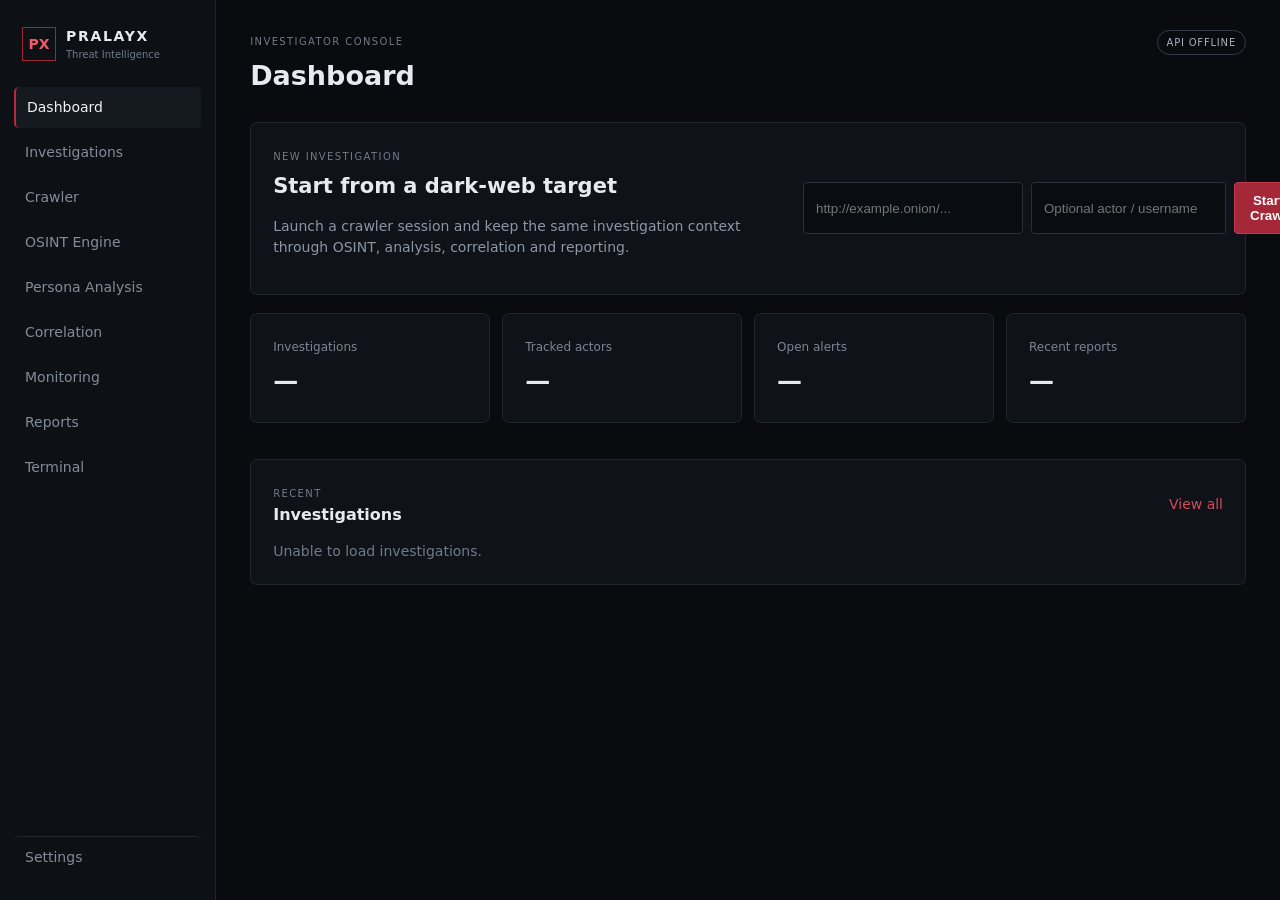
==== commit 109b2816: "Add files via upload" ====
--- a/web/index.html
+++ b/web/index.html
@@ -1,2086 +1,27 @@
-<!DOCTYPE html>
+<!doctype html>
 <html lang="en">
 <head>
-<meta charset="UTF-8">
-<meta name="viewport" content="width=device-width,initial-scale=1">
-<title>SIH26151 Threat Intelligence Platform</title>
-
-<style>
-*{box-sizing:border-box}
-body{
-  margin:0;
-  font-family:Arial,Helvetica,sans-serif;
-  background:#0b1020;
-  color:#e8ecf5
-}
-header{
-  padding:18px 24px;
-  background:#11182b;
-  border-bottom:1px solid #26304a
-}
-header h1{margin:0;font-size:22px}
-header p{margin:6px 0 0;color:#9ca8c3;font-size:13px}
-
-main{
-  max-width:1400px;
-  margin:auto;
-  padding:20px
-}
-
-.grid{
-  display:grid;
-  grid-template-columns:repeat(auto-fit,minmax(320px,1fr));
-  gap:16px
-}
-
-.card{
-  background:#11182b;
-  border:1px solid #26304a;
-  border-radius:10px;
-  padding:16px;
-  margin-bottom:16px
-}
-
-.card h2{
-  font-size:16px;
-  margin:0 0 14px
-}
-
-label{
-  display:block;
-  margin:10px 0 6px;
-  color:#aeb8cf;
-  font-size:13px
-}
-
-input,textarea,select{
-  width:100%;
-  padding:10px;
-  border-radius:7px;
-  border:1px solid #303b58;
-  background:#080d19;
-  color:#fff;
-  outline:none
-}
-
-textarea{min-height:80px;resize:vertical}
-
-button,.button{
-  display:inline-block;
-  border:0;
-  border-radius:7px;
-  padding:10px 14px;
-  margin:8px 5px 0 0;
-  background:#315ee8;
-  color:white;
-  cursor:pointer;
-  text-decoration:none;
-  font-size:13px
-}
-
-button:hover,.button:hover{opacity:.85}
-button.secondary,.button.secondary{background:#27324c}
-button.danger{background:#a83b4a}
-button.success{background:#287b55}
-
-.status{
-  padding:10px;
-  border-radius:7px;
-  background:#080d19;
-  border:1px solid #26304a;
-  margin-top:10px;
-  font-size:13px
-}
-
-.badge{
-  display:inline-block;
-  padding:4px 8px;
-  border-radius:20px;
-  background:#26324f;
-  font-size:11px;
-  margin-left:5px
-}
-
-.terminal{
-  background:#050810;
-  border:1px solid #26304a;
-  border-radius:8px;
-  height:340px;
-  overflow:auto;
-  padding:12px;
-  font-family:monospace;
-  font-size:12px;
-  line-height:1.55;
-  white-space:pre-wrap
-}
-
-.term-line{margin-bottom:3px}
-.term-time{color:#697590}
-.term-type{color:#7fa2ff}
-.term-error{color:#ff7373}
-.term-warning{color:#ffc76b}
-.term-success{color:#6ee7a2}
-
-.report-grid{
-  display:grid;
-  grid-template-columns:repeat(auto-fit,minmax(180px,1fr));
-  gap:8px
-}
-
-.report-grid a{
-  margin:0;
-  text-align:center
-}
-
-.finding{
-  border:1px solid #26304a;
-  background:#0a1020;
-  padding:10px;
-  border-radius:7px;
-  margin-bottom:8px
-}
-
-.finding small{color:#8995af}
-
-pre{
-  white-space:pre-wrap;
-  word-break:break-word
-}
-
-table{
-  width:100%;
-  border-collapse:collapse;
-  font-size:12px
-}
-
-th,td{
-  text-align:left;
-  padding:8px;
-  border-bottom:1px solid #26304a
-}
-
-th{color:#9eabc5}
-
-.hidden{display:none!important}
-
-.stat{
-  text-align:center;
-  padding:15px
-}
-
-.stat strong{
-  display:block;
-  font-size:25px;
-  margin-bottom:5px
-}
-
-.muted{color:#8995af}
-.full{grid-column:1/-1}
-
-@media(max-width:600px){
-  main{padding:10px}
-  .terminal{height:280px}
-}
-</style>
+<meta charset="utf-8"><meta name="viewport" content="width=device-width,initial-scale=1">
+<title>PRALAYX — Threat Intelligence</title>
+<link rel="stylesheet" href="/web/app.css">
 </head>
-
 <body>
-
-<header>
-  <h1>SIH26151 Threat Intelligence Platform</h1>
-  <p>Dark-web crawler → OSINT engine → investigation intelligence</p>
-</header>
-
-<main>
-
-<!-- DASHBOARD -->
-<section class="grid">
-
-  <div class="card stat">
-    <strong id="statInvestigations">0</strong>
-    <span class="muted">Investigations</span>
-  </div>
-
-  <div class="card stat">
-    <strong id="statFindings">0</strong>
-    <span class="muted">Findings</span>
-  </div>
-
-  <div class="card stat">
-    <strong id="statWatchlist">0</strong>
-    <span class="muted">Tracked Actors</span>
-  </div>
-
-  <div class="card stat">
-    <strong id="statAlerts">0</strong>
-    <span class="muted">Alerts</span>
-  </div>
-
+<div class="app-shell">
+<aside class="sidebar"></aside>
+<main class="main">
+<header class="topbar"><div><span class="eyebrow">INVESTIGATOR CONSOLE</span><h1>Dashboard</h1></div><span id="api-status" class="status-pill">API checking...</span></header>
+<section class="hero card">
+<div><span class="eyebrow">NEW INVESTIGATION</span><h2>Start from a dark-web target</h2><p>Launch a crawler session and keep the same investigation context through OSINT, analysis, correlation and reporting.</p></div>
+<form id="crawl-form" class="crawl-form"><input id="crawl-url" type="url" placeholder="http://example.onion/..." required><input id="crawl-username" type="text" placeholder="Optional actor / username"><button type="submit">Start Crawl</button></form>
 </section>
-
-
-<!-- CRAWLER -->
-<section class="card">
-
-<h2>Dark-Web Crawler</h2>
-
-<label>Onion / target URL</label>
-<input id="crawlUrl"
-       placeholder="http://example.onion/">
-
-<label>Target username / actor (optional)</label>
-<input id="crawlTarget"
-       placeholder="actor username">
-
-<label>Workers</label>
-<input id="crawlWorkers"
-       type="number"
-       value="3"
-       min="1"
-       max="20">
-
-<button onclick="startCrawl()">Start Crawl</button>
-<button class="secondary" onclick="clearTerminal()">Clear Terminal</button>
-
-<div id="crawlStatus" class="status">
-  Ready.
-</div>
-
+<section class="stats-grid">
+<div class="stat card"><span>Investigations</span><strong id="stat-investigations">—</strong></div>
+<div class="stat card"><span>Tracked actors</span><strong id="stat-actors">—</strong></div>
+<div class="stat card"><span>Open alerts</span><strong id="stat-alerts">—</strong></div>
+<div class="stat card"><span>Recent reports</span><strong id="stat-reports">—</strong></div>
 </section>
-
-
-<!-- LIVE TERMINAL -->
-<section class="card">
-
-<h2>
-  Live Job Terminal
-  <span id="jobBadge" class="badge">No active job</span>
-</h2>
-
-<div id="terminal" class="terminal"></div>
-
-</section>
-
-
-<!-- CRAWLER REPORT -->
-<section id="crawlerReportCard" class="card hidden">
-
-<h2>Crawler Reports</h2>
-
-<p class="muted">
-  Reports generated by the actual DarkWeb-Deanonymization crawler.
-</p>
-
-<div class="report-grid">
-
-<a id="actorReport"
-   class="button"
-   target="_blank">
-Actor Report JSON
-</a>
-
-<a id="networkReport"
-   class="button"
-   target="_blank">
-Network Report JSON
-</a>
-
-<a id="actorCsv"
-   class="button secondary"
-   target="_blank">
-Actor CSV
-</a>
-
-<a id="networkCsv"
-   class="button secondary"
-   target="_blank">
-Network CSV
-</a>
-
-<a id="actorJsonl"
-   class="button secondary"
-   target="_blank">
-Actor JSONL
-</a>
-
-<a id="networkJsonl"
-   class="button secondary"
-   target="_blank">
-Network JSONL
-</a>
-
-</div>
-
-<br>
-
-<h2>Platform Export</h2>
-
-<div class="report-grid">
-
-<a id="platformJson"
-   class="button"
-   target="_blank">
-Combined JSON
-</a>
-
-<a id="platformCsv"
-   class="button"
-   target="_blank">
-Combined CSV
-</a>
-
-<a id="platformHtml"
-   class="button"
-   target="_blank">
-Combined HTML
-</a>
-
-</div>
-
-<br>
-
-<button id="sendOsintButton"
-        class="success"
-        onclick="sendToOsint()">
-Send Crawl Report to OSINT Engine
-</button>
-
-<div id="osintHandoffStatus" class="status hidden"></div>
-
-</section>
-
-
-<!-- MANUAL OSINT -->
-<section class="card">
-
-<h2>Manual OSINT Investigation</h2>
-
-<label>Identifier type</label>
-
-<select id="manualType">
-  <option value="username">Username</option>
-  <option value="email">Email</option>
-  <option value="url">URL</option>
-  <option value="domain">Domain</option>
-  <option value="dns">DNS</option>
-  <option value="ip">IP</option>
-  <option value="pgp">PGP</option>
-  <option value="crypto">Crypto</option>
-</select>
-
-<label>Identifier value</label>
-
-<input id="manualValue"
-       placeholder="Enter identifier">
-
-<label>Actor ID (optional)</label>
-
-<input id="manualActor"
-       placeholder="Actor ID">
-
-<button onclick="startManualOsint()">
-Run OSINT
-</button>
-
-<div id="manualStatus" class="status">
-  Ready.
-</div>
-
-</section>
-
-
-<!-- CURRENT INVESTIGATION -->
-<section class="card">
-
-<h2>Current Investigation</h2>
-
-<div id="currentInvestigation">
-  <span class="muted">No investigation selected.</span>
-</div>
-
-</section>
-
-
-<!-- FINDINGS -->
-<section class="card">
-
-<h2>Findings</h2>
-
-<label>Search findings</label>
-
-<input id="findingSearch"
-       placeholder="username, email, IP, domain..."
-       oninput="loadFindings()">
-
-<div id="findings">
-  <span class="muted">No findings loaded.</span>
-</div>
-
-</section>
-
-
-<!-- INVESTIGATIONS -->
-<section class="card">
-
-<h2>Investigations</h2>
-
-<button class="secondary"
-        onclick="loadInvestigations()">
-Refresh
-</button>
-
-<div id="investigations">
-  <span class="muted">Loading...</span>
-</div>
-
-</section>
-
-
-<!-- WATCHLIST -->
-<section class="card">
-
-<h2>Actor Watchlist</h2>
-
-<label>Actor ID</label>
-<input id="watchActor"
-       placeholder="actor identifier">
-
-<label>Reason</label>
-<input id="watchReason"
-       placeholder="Why track this actor?">
-
-<button onclick="addWatchlist()">
-Track Actor
-</button>
-
-<button class="secondary"
-        onclick="loadWatchlist()">
-Refresh
-</button>
-
-<div id="watchlist"></div>
-
-</section>
-
-
-<!-- ALERTS -->
-<section class="card">
-
-<h2>Alerts</h2>
-
-<button class="secondary"
-        onclick="loadAlerts()">
-Refresh
-</button>
-
-<div id="alerts"></div>
-
-</section>
-
-
-<!-- PERSONA -->
-<section class="card">
-
-<h2>Persona / Stylometry Analysis</h2>
-
-<label>Text / posts</label>
-
-<textarea id="personaText"
-          placeholder="Paste text for analysis"></textarea>
-
-<label>Actor ID (optional)</label>
-
-<input id="personaActor"
-       placeholder="actor ID">
-
-<button onclick="runPersona()">
-Analyze Persona
-</button>
-
-<div id="personaResult" class="status hidden"></div>
-
-</section>
-
-
-<!-- SYSTEM -->
-<section class="card">
-
-<h2>System</h2>
-
-<button onclick="healthCheck()">
-Health Check
-</button>
-
-<div id="healthResult" class="status">
-  Not checked.
-</div>
-
-</section>
-
-</main>
-
-
-<script>
-
-let currentInvestigationId = null;
-let currentCrawlJobId = null;
-let currentOsintJobId = null;
-let pollingTimer = null;
-let ws = null;
-
-
-/* ---------------- BASIC HELPERS ---------------- */
-
-async function api(url, options={}){
-
-  const response = await fetch(url, options);
-
-  let data;
-
-  try{
-    data = await response.json();
-  }catch{
-    data = {
-      error: await response.text()
-    };
-  }
-
-  if(!response.ok){
-    throw new Error(
-      data.error ||
-      data.detail ||
-      "API request failed"
-    );
-  }
-
-  return data;
-}
-
-
-function escapeHtml(value){
-
-  if(value === null || value === undefined){
-    return "";
-  }
-
-  return String(value)
-    .replaceAll("&","&amp;")
-    .replaceAll("<","&lt;")
-    .replaceAll(">","&gt;")
-    .replaceAll('"',"&quot;")
-    .replaceAll("'","&#039;");
-}
-
-
-function nowTime(){
-
-  return new Date().toLocaleTimeString();
-}
-
-
-function addTerminal(message,
-                     type="terminal",
-                     payload=null){
-
-  const terminal =
-    document.getElementById("terminal");
-
-  let text = message || "";
-
-  if(payload){
-
-    if(typeof payload === "object"){
-      try{
-        text += "\n" +
-          JSON.stringify(payload,null,2);
-      }catch{}
-    }else{
-      text += "\n" + payload;
-    }
-
-  }
-
-  const line =
-    document.createElement("div");
-
-  line.className =
-    "term-line " +
-    (type === "error"
-      ? "term-error"
-      : type === "warning"
-      ? "term-warning"
-      : type === "success"
-      ? "term-success"
-      : "");
-
-  line.innerHTML =
-    '<span class="term-time">[' +
-    escapeHtml(nowTime()) +
-    ']</span> ' +
-
-    '<span class="term-type">' +
-    escapeHtml(type) +
-    '</span> ' +
-
-    escapeHtml(text);
-
-  terminal.appendChild(line);
-
-  terminal.scrollTop =
-    terminal.scrollHeight;
-}
-
-
-function clearTerminal(){
-
-  document.getElementById("terminal").innerHTML = "";
-
-}
-
-
-/* ---------------- JOB EVENTS ---------------- */
-
-function processEvent(event){
-
-  if(!event){
-    return;
-  }
-
-  let payload =
-    event.payload;
-
-  if(typeof payload === "string"){
-
-    try{
-      payload = JSON.parse(payload);
-    }catch{}
-
-  }
-
-  const type =
-    event.event_type ||
-    event.type ||
-    "terminal";
-
-  const message =
-    event.message ||
-    (payload && payload.message) ||
-    "";
-
-  addTerminal(
-    message,
-    type,
-    payload && !message ? payload : null
-  );
-
-}
-
-
-async function loadJob(jobId){
-
-  try{
-
-    const job =
-      await api("/api/jobs/" + jobId);
-
-    const status =
-      job.status || "unknown";
-
-    document.getElementById("jobBadge")
-      .textContent =
-      status;
-
-    if(job.message){
-
-      addTerminal(
-        job.message,
-        status === "failed"
-          ? "error"
-          : status === "completed"
-          ? "success"
-          : "status"
-      );
-
-    }
-
-    return job;
-
-  }catch(error){
-
-    addTerminal(
-      error.message,
-      "error"
-    );
-
-    return null;
-  }
-
-}
-
-
-async function loadJobEvents(jobId){
-
-  try{
-
-    const events =
-      await api("/api/jobs/" +
-                jobId +
-                "/events");
-
-    if(Array.isArray(events)){
-
-      events.forEach(processEvent);
-
-    }
-
-  }catch{
-
-    /*
-      Some platform versions expose events
-      through websocket only.
-    */
-
-  }
-
-}
-
-
-function startPolling(jobId){
-
-  if(pollingTimer){
-    clearInterval(pollingTimer);
-  }
-
-  pollingTimer =
-    setInterval(async()=>{
-
-      const job =
-        await loadJob(jobId);
-
-      await loadJobEvents(jobId);
-
-      if(!job){
-        return;
-      }
-
-      if(
-        job.status === "completed" ||
-        job.status === "failed"
-      ){
-
-        clearInterval(pollingTimer);
-        pollingTimer = null;
-
-        if(job.status === "completed"){
-
-          addTerminal(
-            "Job completed.",
-            "success"
-          );
-
-          await refreshAfterJob();
-
-        }else{
-
-          addTerminal(
-            "Job failed.",
-            "error"
-          );
-
-        }
-
-      }
-
-    },1500);
-
-}
-
-
-/* ---------------- WEBSOCKET ---------------- */
-
-function connectWebSocket(jobId){
-
-  try{
-
-    if(ws){
-
-      try{
-        ws.close();
-      }catch{}
-
-    }
-
-    const protocol =
-      location.protocol === "https:"
-        ? "wss://"
-        : "ws://";
-
-    ws =
-      new WebSocket(
-        protocol +
-        location.host +
-        "/ws/jobs/" +
-        encodeURIComponent(jobId)
-      );
-
-    ws.onopen = () => {
-
-      addTerminal(
-        "Connected to live job stream.",
-        "success"
-      );
-
-    };
-
-    ws.onmessage = event => {
-
-      try{
-
-        const data =
-          JSON.parse(event.data);
-
-        if(data.event){
-
-          processEvent(data.event);
-
-        }else{
-
-          processEvent(data);
-
-        }
-
-      }catch{
-
-        addTerminal(
-          event.data,
-          "terminal"
-        );
-
-      }
-
-    };
-
-    ws.onerror = () => {
-
-      addTerminal(
-        "WebSocket unavailable; polling job status.",
-        "warning"
-      );
-
-    };
-
-    ws.onclose = () => {
-
-      /*
-        Polling remains active as reliable fallback.
-      */
-
-    };
-
-  }catch{
-
-    addTerminal(
-      "Could not open WebSocket. Using polling.",
-      "warning"
-    );
-
-  }
-
-}
-
-
-/* ---------------- CRAWLER ---------------- */
-
-async function startCrawl(){
-
-  const url =
-    document.getElementById("crawlUrl")
-      .value.trim();
-
-  const target =
-    document.getElementById("crawlTarget")
-      .value.trim();
-
-  const workers =
-    Number(
-      document.getElementById("crawlWorkers")
-        .value || 3
-    );
-
-  if(!url){
-
-    alert("Enter a crawler URL.");
-
-    return;
-
-  }
-
-  clearTerminal();
-
-  document.getElementById("crawlerReportCard")
-    .classList.add("hidden");
-
-  document.getElementById("crawlStatus")
-    .textContent =
-    "Starting crawler...";
-
-  document.getElementById("jobBadge")
-    .textContent =
-    "starting";
-
-  try{
-
-    const result =
-      await api("/api/crawl",{
-
-        method:"POST",
-
-        headers:{
-          "Content-Type":
-            "application/json"
-        },
-
-        body:JSON.stringify({
-
-          url:url,
-
-          target_username:
-            target || null,
-
-          workers:workers
-
-        })
-
-      });
-
-    currentCrawlJobId =
-      result.job_id ||
-      result.id ||
-      result.job;
-
-    currentInvestigationId =
-      result.investigation_id ||
-      result.investigation;
-
-    addTerminal(
-      "Crawler job created: " +
-      currentCrawlJobId,
-      "success"
-    );
-
-    document.getElementById("crawlStatus")
-      .textContent =
-      "Crawler running.";
-
-    if(currentCrawlJobId){
-
-      connectWebSocket(
-        currentCrawlJobId
-      );
-
-      startPolling(
-        currentCrawlJobId
-      );
-
-    }
-
-    await loadCurrentInvestigation();
-
-  }catch(error){
-
-    document.getElementById("crawlStatus")
-      .textContent =
-      "Failed: " + error.message;
-
-    addTerminal(
-      error.message,
-      "error"
-    );
-
-  }
-
-}
-
-
-/* ---------------- AFTER CRAWL ---------------- */
-
-async function refreshAfterJob(){
-
-  await loadCurrentInvestigation();
-
-  await loadFindings();
-
-  await loadInvestigations();
-
-  await loadDashboard();
-
-  if(currentInvestigationId){
-
-    await setupCrawlerReports(
-      currentInvestigationId
-    );
-
-  }
-
-}
-
-
-async function loadCurrentInvestigation(){
-
-  if(!currentInvestigationId){
-
-    return;
-
-  }
-
-  try{
-
-    const data =
-      await api(
-        "/api/investigations/" +
-        encodeURIComponent(
-          currentInvestigationId
-        )
-      );
-
-    renderInvestigation(
-      data
-    );
-
-    if(data.crawler_session_id){
-
-      await setupCrawlerReports(
-        currentInvestigationId
-      );
-
-    }
-
-  }catch(error){
-
-    addTerminal(
-      "Investigation load failed: " +
-      error.message,
-      "warning"
-    );
-
-  }
-
-}
-
-
-function renderInvestigation(data){
-
-  const box =
-    document.getElementById(
-      "currentInvestigation"
-    );
-
-  box.innerHTML = `
-
-    <div class="finding">
-
-      <strong>
-        Investigation
-      </strong>
-
-      <br>
-
-      ID:
-      ${escapeHtml(
-        data.investigation_id
-      )}
-
-      <br>
-
-      Target:
-      ${escapeHtml(
-        data.target
-      )}
-
-      <br>
-
-      Type:
-      ${escapeHtml(
-        data.target_type
-      )}
-
-      <br>
-
-      Status:
-      ${escapeHtml(
-        data.status
-      )}
-
-      <br>
-
-      Crawler session:
-      ${escapeHtml(
-        data.crawler_session_id ||
-        "not available yet"
-      )}
-
-    </div>
-  `;
-
-}
-
-
-/* ---------------- REPORT LINKS ---------------- */
-
-async function setupCrawlerReports(
-  investigationId
-){
-
-  try{
-
-    const data =
-      await api(
-        "/api/investigations/" +
-        encodeURIComponent(
-          investigationId
-        )
-      );
-
-    if(!data.crawler_session_id){
-
-      return;
-
-    }
-
-    const base =
-      "/api/reports/" +
-      encodeURIComponent(
-        investigationId
-      ) +
-      "/crawler/";
-
-    document.getElementById(
-      "actorReport"
-    ).href =
-      base + "actor_report.json";
-
-    document.getElementById(
-      "networkReport"
-    ).href =
-      base + "network_report.json";
-
-    document.getElementById(
-      "actorCsv"
-    ).href =
-      base + "actor.csv";
-
-    document.getElementById(
-      "networkCsv"
-    ).href =
-      base + "network.csv";
-
-    document.getElementById(
-      "actorJsonl"
-    ).href =
-      base + "actor.jsonl";
-
-    document.getElementById(
-      "networkJsonl"
-    ).href =
-      base + "network.jsonl";
-
-
-    document.getElementById(
-      "platformJson"
-    ).href =
-      "/api/export/" +
-      encodeURIComponent(
-        investigationId
-      ) +
-      "/json";
-
-    document.getElementById(
-      "platformCsv"
-    ).href =
-      "/api/export/" +
-      encodeURIComponent(
-        investigationId
-      ) +
-      "/csv";
-
-    document.getElementById(
-      "platformHtml"
-    ).href =
-      "/api/export/" +
-      encodeURIComponent(
-        investigationId
-      ) +
-      "/html";
-
-
-    document.getElementById(
-      "crawlerReportCard"
-    ).classList.remove("hidden");
-
-  }catch(error){
-
-    addTerminal(
-      "Report setup failed: " +
-      error.message,
-      "warning"
-    );
-
-  }
-
-}
-
-
-/* ---------------- SEND TO OSINT ---------------- */
-
-async function sendToOsint(){
-
-  if(!currentInvestigationId){
-
-    alert(
-      "No crawler investigation is selected."
-    );
-
-    return;
-
-  }
-
-  const button =
-    document.getElementById(
-      "sendOsintButton"
-    );
-
-  const status =
-    document.getElementById(
-      "osintHandoffStatus"
-    );
-
-  button.disabled = true;
-
-  status.classList.remove(
-    "hidden"
-  );
-
-  status.textContent =
-    "Sending crawler findings to OSINT engine...";
-
-  addTerminal(
-    "Sending crawler findings to OSINT engine...",
-    "status"
-  );
-
-  try{
-
-    const result =
-      await api(
-        "/api/investigations/" +
-        encodeURIComponent(
-          currentInvestigationId
-        ) +
-        "/send-to-osint",
-        {
-          method:"POST"
-        }
-      );
-
-    currentOsintJobId =
-      result.job_id ||
-      result.id ||
-      result.job;
-
-    addTerminal(
-      "OSINT job created: " +
-      currentOsintJobId,
-      "success"
-    );
-
-    status.textContent =
-      "OSINT engine running.";
-
-    if(currentOsintJobId){
-
-      document.getElementById(
-        "jobBadge"
-      ).textContent =
-        "OSINT running";
-
-      connectWebSocket(
-        currentOsintJobId
-      );
-
-      startPolling(
-        currentOsintJobId
-      );
-
-    }
-
-  }catch(error){
-
-    status.textContent =
-      "Failed: " +
-      error.message;
-
-    addTerminal(
-      "OSINT handoff failed: " +
-      error.message,
-      "error"
-    );
-
-    button.disabled = false;
-
-  }
-
-}
-
-
-/* ---------------- MANUAL OSINT ---------------- */
-
-async function startManualOsint(){
-
-  const type =
-    document.getElementById(
-      "manualType"
-    ).value;
-
-  const value =
-    document.getElementById(
-      "manualValue"
-    ).value.trim();
-
-  const actor =
-    document.getElementById(
-      "manualActor"
-    ).value.trim();
-
-  if(!value){
-
-    alert(
-      "Enter an identifier value."
-    );
-
-    return;
-
-  }
-
-  const status =
-    document.getElementById(
-      "manualStatus"
-    );
-
-  status.textContent =
-    "Starting OSINT...";
-
-  addTerminal(
-    "Starting manual OSINT investigation.",
-    "status"
-  );
-
-  try{
-
-    const result =
-      await api("/api/investigate",{
-
-        method:"POST",
-
-        headers:{
-          "Content-Type":
-            "application/json"
-        },
-
-        body:JSON.stringify({
-
-          type:type,
-
-          value:value,
-
-          actor_id:
-            actor || null
-
-        })
-
-      });
-
-    currentInvestigationId =
-      result.investigation_id ||
-      result.investigation;
-
-    const jobId =
-      result.job_id ||
-      result.id ||
-      result.job;
-
-    status.textContent =
-      "OSINT job running.";
-
-    addTerminal(
-      "Manual OSINT job created: " +
-      jobId,
-      "success"
-    );
-
-    if(jobId){
-
-      connectWebSocket(jobId);
-
-      startPolling(jobId);
-
-    }
-
-    await loadCurrentInvestigation();
-
-  }catch(error){
-
-    status.textContent =
-      "Failed: " +
-      error.message;
-
-    addTerminal(
-      error.message,
-      "error"
-    );
-
-  }
-
-}
-
-
-/* ---------------- INVESTIGATIONS ---------------- */
-
-async function loadInvestigations(){
-
-  try{
-
-    const data =
-      await api(
-        "/api/investigations"
-      );
-
-    const items =
-      Array.isArray(data)
-        ? data
-        : data.investigations || [];
-
-    const box =
-      document.getElementById(
-        "investigations"
-      );
-
-    if(!items.length){
-
-      box.innerHTML =
-        '<span class="muted">' +
-        'No investigations.' +
-        '</span>';
-
-      return;
-
-    }
-
-    box.innerHTML =
-      items.map(item => `
-
-        <div class="finding">
-
-          <strong>
-            ${escapeHtml(
-              item.target ||
-              "Investigation"
-            )}
-          </strong>
-
-          <br>
-
-          ID:
-          ${escapeHtml(
-            item.investigation_id
-          )}
-
-          <br>
-
-          Status:
-          ${escapeHtml(
-            item.status
-          )}
-
-          <br>
-
-          <button
-            class="secondary"
-            onclick="selectInvestigation('${escapeHtml(
-              item.investigation_id
-            )}')">
-
-            Open
-
-          </button>
-
-        </div>
-
-      `).join("");
-
-  }catch(error){
-
-    document.getElementById(
-      "investigations"
-    ).innerHTML =
-      escapeHtml(error.message);
-
-  }
-
-}
-
-
-async function selectInvestigation(id){
-
-  currentInvestigationId = id;
-
-  await loadCurrentInvestigation();
-
-  await loadFindings();
-
-  addTerminal(
-    "Selected investigation: " + id,
-    "success"
-  );
-
-}
-
-
-/* ---------------- FINDINGS ---------------- */
-
-async function loadFindings(){
-
-  const search =
-    document.getElementById(
-      "findingSearch"
-    ).value.trim();
-
-  let url =
-    "/api/findings";
-
-  if(search){
-
-    url +=
-      "?search=" +
-      encodeURIComponent(search);
-
-  }
-
-  try{
-
-    const data =
-      await api(url);
-
-    const items =
-      Array.isArray(data)
-        ? data
-        : data.findings || [];
-
-    const box =
-      document.getElementById(
-        "findings"
-      );
-
-    if(!items.length){
-
-      box.innerHTML =
-        '<span class="muted">' +
-        'No findings.' +
-        '</span>';
-
-      return;
-
-    }
-
-    box.innerHTML =
-      items.map(f => `
-
-        <div class="finding">
-
-          <strong>
-            ${escapeHtml(
-              f.finding_type ||
-              f.type ||
-              "finding"
-            )}
-          </strong>
-
-          <br>
-
-          <pre>${escapeHtml(
-            f.value || ""
-          )}</pre>
-
-          <small>
-
-            Source:
-            ${escapeHtml(
-              f.source || "unknown"
-            )}
-
-            <br>
-
-            Confidence:
-            ${escapeHtml(
-              f.confidence ?? ""
-            )}
-
-          </small>
-
-        </div>
-
-      `).join("");
-
-  }catch(error){
-
-    document.getElementById(
-      "findings"
-    ).innerHTML =
-      '<span class="muted">' +
-      escapeHtml(
-        error.message
-      ) +
-      '</span>';
-
-  }
-
-}
-
-
-/* ---------------- WATCHLIST ---------------- */
-
-async function addWatchlist(){
-
-  const actor =
-    document.getElementById(
-      "watchActor"
-    ).value.trim();
-
-  const reason =
-    document.getElementById(
-      "watchReason"
-    ).value.trim();
-
-  if(!actor){
-
-    alert("Enter actor ID.");
-
-    return;
-
-  }
-
-  try{
-
-    await api(
-      "/api/watchlist",
-      {
-        method:"POST",
-        headers:{
-          "Content-Type":
-            "application/json"
-        },
-        body:JSON.stringify({
-          actor_id:actor,
-          reason:reason
-        })
-      }
-    );
-
-    addTerminal(
-      "Actor added to watchlist: " +
-      actor,
-      "success"
-    );
-
-    await loadWatchlist();
-
-    await loadDashboard();
-
-  }catch(error){
-
-    addTerminal(
-      error.message,
-      "error"
-    );
-
-  }
-
-}
-
-
-async function loadWatchlist(){
-
-  try{
-
-    const data =
-      await api("/api/watchlist");
-
-    const items =
-      Array.isArray(data)
-        ? data
-        : data.watchlist || [];
-
-    const box =
-      document.getElementById(
-        "watchlist"
-      );
-
-    if(!items.length){
-
-      box.innerHTML =
-        '<span class="muted">' +
-        'Watchlist empty.' +
-        '</span>';
-
-      return;
-
-    }
-
-    box.innerHTML =
-      items.map(item => `
-
-        <div class="finding">
-
-          <strong>
-            ${escapeHtml(
-              item.actor_id
-            )}
-          </strong>
-
-          <br>
-
-          ${escapeHtml(
-            item.reason || ""
-          )}
-
-        </div>
-
-      `).join("");
-
-  }catch(error){
-
-    document.getElementById(
-      "watchlist"
-    ).innerHTML =
-      escapeHtml(error.message);
-
-  }
-
-}
-
-
-/* ---------------- ALERTS ---------------- */
-
-async function loadAlerts(){
-
-  try{
-
-    const data =
-      await api("/api/alerts");
-
-    const items =
-      Array.isArray(data)
-        ? data
-        : data.alerts || [];
-
-    const box =
-      document.getElementById(
-        "alerts"
-      );
-
-    if(!items.length){
-
-      box.innerHTML =
-        '<span class="muted">' +
-        'No alerts.' +
-        '</span>';
-
-      return;
-
-    }
-
-    box.innerHTML =
-      items.map(alert => `
-
-        <div class="finding">
-
-          <strong>
-            ${escapeHtml(
-              alert.title ||
-              alert.alert_type ||
-              "Alert"
-            )}
-          </strong>
-
-          <br>
-
-          ${escapeHtml(
-            alert.message ||
-            alert.description ||
-            ""
-          )}
-
-          <br>
-
-          <small>
-            ${escapeHtml(
-              alert.created_at || ""
-            )}
-          </small>
-
-        </div>
-
-      `).join("");
-
-  }catch(error){
-
-    document.getElementById(
-      "alerts"
-    ).innerHTML =
-      escapeHtml(error.message);
-
-  }
-
-}
-
-
-/* ---------------- PERSONA ---------------- */
-
-async function runPersona(){
-
-  const text =
-    document.getElementById(
-      "personaText"
-    ).value.trim();
-
-  const actor =
-    document.getElementById(
-      "personaActor"
-    ).value.trim();
-
-  if(!text){
-
-    alert(
-      "Enter text for persona analysis."
-    );
-
-    return;
-
-  }
-
-  const resultBox =
-    document.getElementById(
-      "personaResult"
-    );
-
-  resultBox.classList.remove(
-    "hidden"
-  );
-
-  resultBox.textContent =
-    "Analyzing...";
-
-  try{
-
-    const result =
-      await api(
-        "/api/persona/analyze",
-        {
-          method:"POST",
-          headers:{
-            "Content-Type":
-              "application/json"
-          },
-          body:JSON.stringify({
-            text:text,
-            actor_id:
-              actor || null
-          })
-        }
-      );
-
-    resultBox.innerHTML =
-      "<pre>" +
-      escapeHtml(
-        JSON.stringify(
-          result,
-          null,
-          2
-        )
-      ) +
-      "</pre>";
-
-  }catch(error){
-
-    resultBox.textContent =
-      "Failed: " +
-      error.message;
-
-  }
-
-}
-
-
-/* ---------------- DASHBOARD ---------------- */
-
-async function loadDashboard(){
-
-  try{
-
-    const investigations =
-      await api(
-        "/api/investigations"
-      );
-
-    const invItems =
-      Array.isArray(
-        investigations
-      )
-      ? investigations
-      : investigations.investigations || [];
-
-    document.getElementById(
-      "statInvestigations"
-    ).textContent =
-      invItems.length;
-
-  }catch{}
-
-
-  try{
-
-    const findings =
-      await api(
-        "/api/findings"
-      );
-
-    const findingItems =
-      Array.isArray(findings)
-      ? findings
-      : findings.findings || [];
-
-    document.getElementById(
-      "statFindings"
-    ).textContent =
-      findingItems.length;
-
-  }catch{}
-
-
-  try{
-
-    const watchlist =
-      await api(
-        "/api/watchlist"
-      );
-
-    const items =
-      Array.isArray(watchlist)
-      ? watchlist
-      : watchlist.watchlist || [];
-
-    document.getElementById(
-      "statWatchlist"
-    ).textContent =
-      items.length;
-
-  }catch{}
-
-
-  try{
-
-    const alerts =
-      await api(
-        "/api/alerts"
-      );
-
-    const items =
-      Array.isArray(alerts)
-      ? alerts
-      : alerts.alerts || [];
-
-    document.getElementById(
-      "statAlerts"
-    ).textContent =
-      items.length;
-
-  }catch{}
-
-}
-
-
-/* ---------------- HEALTH ---------------- */
-
-async function healthCheck(){
-
-  const box =
-    document.getElementById(
-      "healthResult"
-    );
-
-  try{
-
-    const data =
-      await api("/api/health");
-
-    box.innerHTML =
-      "<pre>" +
-      escapeHtml(
-        JSON.stringify(
-          data,
-          null,
-          2
-        )
-      ) +
-      "</pre>";
-
-    addTerminal(
-      "Platform health check completed.",
-      "success"
-    );
-
-  }catch(error){
-
-    box.textContent =
-      "Health check failed: " +
-      error.message;
-
-    addTerminal(
-      error.message,
-      "error"
-    );
-
-  }
-
-}
-
-
-/* ---------------- INITIAL LOAD ---------------- */
-
-async function init(){
-
-  addTerminal(
-    "Platform UI initialized.",
-    "success"
-  );
-
-  await loadDashboard();
-
-  await loadInvestigations();
-
-  await loadFindings();
-
-  await loadWatchlist();
-
-  await loadAlerts();
-
-  await healthCheck();
-
-}
-
-
-init();
-
-</script>
-
-</body>
-</html>
+<section class="card"><div class="section-head"><div><span class="eyebrow">RECENT</span><h2>Investigations</h2></div><a href="/web/investigations.html" class="text-link">View all</a></div><div id="recent-investigations" class="list"><div class="muted">Loading…</div></div></section>
+<section id="live-session" class="card hidden"></section>
+</main></div>
+<script src="/web/app.js"></script>
+</body></html>
--- a/web/app.css
+++ b/web/app.css
@@ -0,0 +1 @@
+*{box-sizing:border-box}body{margin:0;background:#090b0f;color:#e7eaf0;font:14px/1.5 Inter,system-ui,sans-serif}.app-shell{min-height:100vh;display:flex}.sidebar{width:238px;background:#0d1015;border-right:1px solid #20252e;padding:22px 14px;display:flex;flex-direction:column}.brand{display:flex;gap:10px;align-items:center;padding:4px 8px 25px}.brand-mark{display:grid;place-items:center;width:34px;height:34px;border:1px solid #9e2633;color:#f05a67;font-weight:800}.brand strong{display:block;letter-spacing:.12em}.brand small{display:block;color:#727a88;font-size:10px}.sidebar nav{display:grid;gap:4px}.sidebar a{color:#858c99;text-decoration:none;padding:10px 11px;border-radius:5px}.sidebar a:hover,.sidebar a.active{background:#151920;color:#f1f3f7}.sidebar a.active{border-left:2px solid #b62c3b}.settings-link{margin-top:auto;border-top:1px solid #20252e;padding-top:14px}.main{width:min(1180px,100%);margin:0 auto;padding:30px 34px}.topbar{display:flex;justify-content:space-between;align-items:flex-start;margin-bottom:25px}.eyebrow{font-size:10px;letter-spacing:.14em;color:#727a88}.topbar h1{margin:5px 0 0;font-size:27px}.card{background:#0f1319;border:1px solid #20252e;border-radius:7px;padding:22px;margin-bottom:18px}.hero{display:flex;justify-content:space-between;gap:28px;align-items:center}.hero h2{margin:5px 0;font-size:21px}.hero p{color:#8e96a4;max-width:650px}.crawl-form{display:flex;gap:8px;min-width:420px}.crawl-form input,.stack-form input,.stack-form select{background:#090c11;border:1px solid #2a303a;color:#e7eaf0;border-radius:4px;padding:11px 12px;outline:none}.crawl-form input:first-child{min-width:220px}button{background:#a52838;border:1px solid #c33a4a;color:#fff;border-radius:4px;padding:10px 15px;cursor:pointer;font-weight:600}.stats-grid{display:grid;grid-template-columns:repeat(4,1fr);gap:12px;margin-bottom:18px}.stat span{color:#7d8592;font-size:12px}.stat strong{display:block;font-size:25px;margin-top:5px}.section-head{display:flex;align-items:center;justify-content:space-between;margin-bottom:14px}.section-head h2{margin:0;font-size:16px}.text-link{color:#d34a59;text-decoration:none}.list{display:grid;gap:7px}.list-item{border:1px solid #20252e;background:#0b0e13;border-radius:5px;padding:13px;display:flex;justify-content:space-between;gap:15px}.list-item a{color:#e7eaf0;text-decoration:none}.muted{color:#727a88}.status-pill{border:1px solid #343b46;color:#aab1bc;border-radius:999px;padding:4px 9px;font-size:10px;letter-spacing:.08em}.status-pill.ok{border-color:#37664c;color:#76c999}.stack-form{display:grid;gap:14px;max-width:650px}.stack-form label{display:grid;gap:6px;color:#8e96a4}.stack-form button{justify-self:start}.empty-state{border:1px dashed #2a303a;color:#6f7784;padding:35px;text-align:center}.terminal-card{background:#050608;border:1px solid #272c34;border-radius:7px;overflow:hidden}.terminal-head{padding:9px 13px;background:#0d1014;border-bottom:1px solid #272c34;display:flex;justify-content:space-between;color:#8c94a0;font-size:11px}.terminal-card pre{margin:0;padding:18px;color:#b8c1cc;min-height:300px;white-space:pre-wrap;font:12px/1.7 "JetBrains Mono",Consolas,monospace}.hidden{display:none!important}.settings-grid{display:grid;grid-template-columns:repeat(3,1fr);gap:15px}.settings-grid>div{background:#0b0e13;border:1px solid #20252e;padding:18px;border-radius:5px}.settings-grid p{color:#7d8592}.timeline{border-left:1px solid #343a44;margin-left:7px;padding-left:18px;display:grid;gap:15px}.timeline-item{position:relative}.timeline-item:before{content:"";position:absolute;left:-23px;top:6px;width:7px;height:7px;border-radius:50%;background:#a52838}@media(max-width:900px){.sidebar{width:190px}.hero{display:block}.crawl-form{min-width:0;flex-wrap:wrap;margin-top:18px}.stats-grid{grid-template-columns:repeat(2,1fr)}.settings-grid{grid-template-columns:1fr}}@media(max-width:650px){.app-shell{display:block}.sidebar{width:100%;border-right:0;border-bottom:1px solid #20252e}.sidebar nav{grid-template-columns:repeat(2,1fr)}.settings-link{display:none}.stats-grid{grid-template-columns:1fr}.main{padding:22px 16px}.crawl-form input{width:100%;min-width:0!important}}
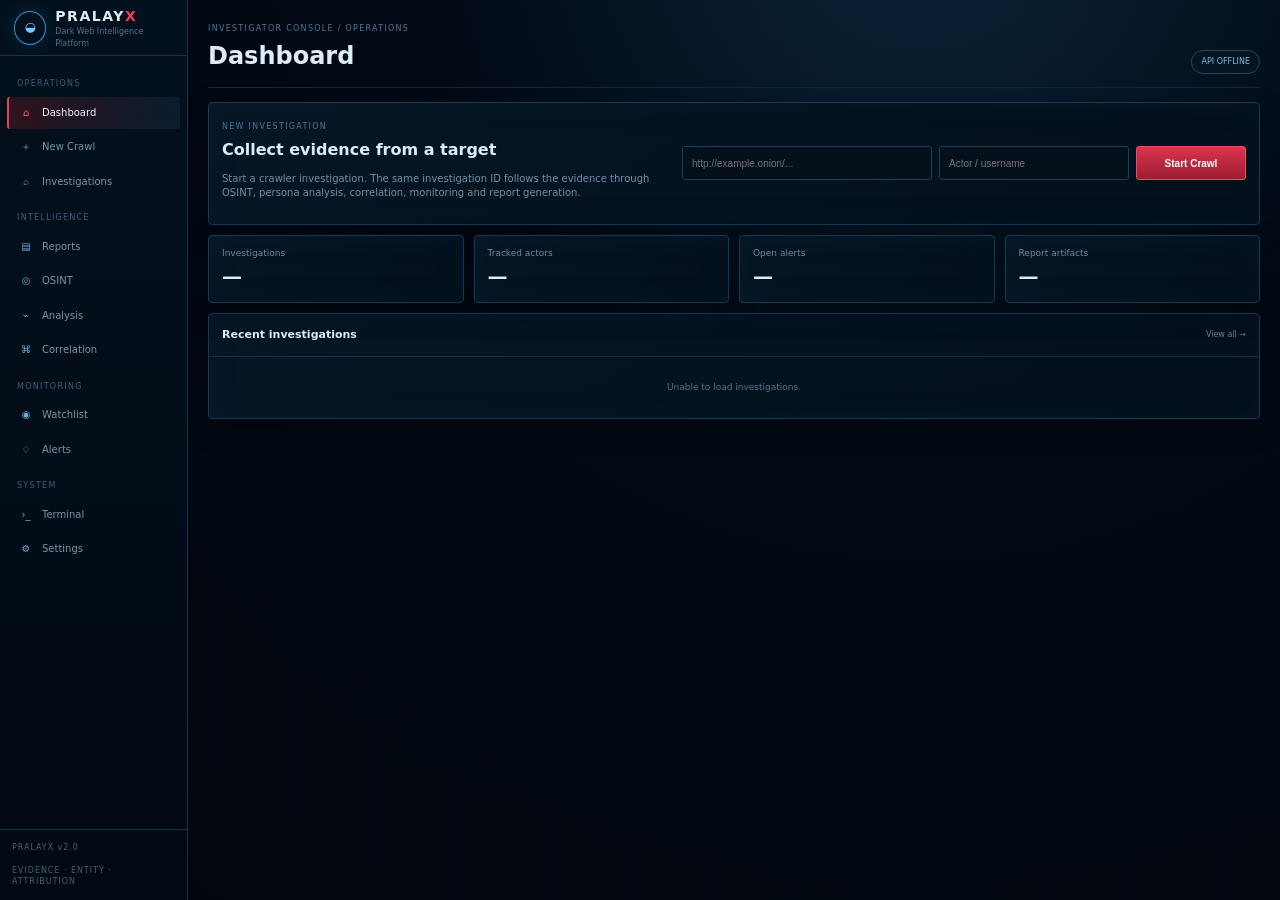
==== commit 9b2fe832: "Add files via upload" ====
--- a/web/index.html
+++ b/web/index.html
@@ -1,27 +1,5 @@
-<!doctype html>
-<html lang="en">
-<head>
-<meta charset="utf-8"><meta name="viewport" content="width=device-width,initial-scale=1">
-<title>PRALAYX — Threat Intelligence</title>
-<link rel="stylesheet" href="/web/app.css">
-</head>
-<body>
-<div class="app-shell">
-<aside class="sidebar"></aside>
-<main class="main">
-<header class="topbar"><div><span class="eyebrow">INVESTIGATOR CONSOLE</span><h1>Dashboard</h1></div><span id="api-status" class="status-pill">API checking...</span></header>
-<section class="hero card">
-<div><span class="eyebrow">NEW INVESTIGATION</span><h2>Start from a dark-web target</h2><p>Launch a crawler session and keep the same investigation context through OSINT, analysis, correlation and reporting.</p></div>
-<form id="crawl-form" class="crawl-form"><input id="crawl-url" type="url" placeholder="http://example.onion/..." required><input id="crawl-username" type="text" placeholder="Optional actor / username"><button type="submit">Start Crawl</button></form>
-</section>
-<section class="stats-grid">
-<div class="stat card"><span>Investigations</span><strong id="stat-investigations">—</strong></div>
-<div class="stat card"><span>Tracked actors</span><strong id="stat-actors">—</strong></div>
-<div class="stat card"><span>Open alerts</span><strong id="stat-alerts">—</strong></div>
-<div class="stat card"><span>Recent reports</span><strong id="stat-reports">—</strong></div>
-</section>
-<section class="card"><div class="section-head"><div><span class="eyebrow">RECENT</span><h2>Investigations</h2></div><a href="/web/investigations.html" class="text-link">View all</a></div><div id="recent-investigations" class="list"><div class="muted">Loading…</div></div></section>
-<section id="live-session" class="card hidden"></section>
-</main></div>
-<script src="/web/app.js"></script>
-</body></html>
+<!doctype html><html lang="en"><head><meta charset="utf-8"><meta name="viewport" content="width=device-width,initial-scale=1"><title>PRALAYX</title><link rel="stylesheet" href="/web/app.css"></head><body><div class="app"><aside class="sidebar"></aside><main class="main"><header class="top"><div><span class="kicker">INVESTIGATOR CONSOLE / OPERATIONS</span><h1>Dashboard</h1></div><span id="api-status" class="case-chip">API CHECKING</span></header>
+<section class="panel panel-pad hero"><div><span class="kicker">NEW INVESTIGATION</span><h2>Collect evidence from a target</h2><p>Start a crawler investigation. The same investigation ID follows the evidence through OSINT, persona analysis, correlation, monitoring and report generation.</p></div><form id="crawl-form" class="form"><input class="input" id="crawl-url" type="url" placeholder="http://example.onion/..." required><input class="input" id="crawl-username" placeholder="Actor / username"><button class="btn">Start Crawl</button></form></section>
+<section class="grid g4 section"><div class="panel metric"><label>Investigations</label><strong id="stat-investigations">—</strong></div><div class="panel metric"><label>Tracked actors</label><strong id="stat-actors">—</strong></div><div class="panel metric"><label>Open alerts</label><strong id="stat-alerts">—</strong></div><div class="panel metric"><label>Report artifacts</label><strong id="stat-reports">—</strong></div></section>
+<section class="panel section"><div class="section-title panel-pad"><h2>Recent investigations</h2><a class="source" href="/web/investigations.html">View all →</a></div><div id="recent-investigations"></div></section>
+<section id="live-session" class="panel panel-pad section hidden"></section></main></div><script src="/web/app.js"></script></body></html>
--- a/web/app.css
+++ b/web/app.css
@@ -1 +1,43 @@
-*{box-sizing:border-box}body{margin:0;background:#090b0f;color:#e7eaf0;font:14px/1.5 Inter,system-ui,sans-serif}.app-shell{min-height:100vh;display:flex}.sidebar{width:238px;background:#0d1015;border-right:1px solid #20252e;padding:22px 14px;display:flex;flex-direction:column}.brand{display:flex;gap:10px;align-items:center;padding:4px 8px 25px}.brand-mark{display:grid;place-items:center;width:34px;height:34px;border:1px solid #9e2633;color:#f05a67;font-weight:800}.brand strong{display:block;letter-spacing:.12em}.brand small{display:block;color:#727a88;font-size:10px}.sidebar nav{display:grid;gap:4px}.sidebar a{color:#858c99;text-decoration:none;padding:10px 11px;border-radius:5px}.sidebar a:hover,.sidebar a.active{background:#151920;color:#f1f3f7}.sidebar a.active{border-left:2px solid #b62c3b}.settings-link{margin-top:auto;border-top:1px solid #20252e;padding-top:14px}.main{width:min(1180px,100%);margin:0 auto;padding:30px 34px}.topbar{display:flex;justify-content:space-between;align-items:flex-start;margin-bottom:25px}.eyebrow{font-size:10px;letter-spacing:.14em;color:#727a88}.topbar h1{margin:5px 0 0;font-size:27px}.card{background:#0f1319;border:1px solid #20252e;border-radius:7px;padding:22px;margin-bottom:18px}.hero{display:flex;justify-content:space-between;gap:28px;align-items:center}.hero h2{margin:5px 0;font-size:21px}.hero p{color:#8e96a4;max-width:650px}.crawl-form{display:flex;gap:8px;min-width:420px}.crawl-form input,.stack-form input,.stack-form select{background:#090c11;border:1px solid #2a303a;color:#e7eaf0;border-radius:4px;padding:11px 12px;outline:none}.crawl-form input:first-child{min-width:220px}button{background:#a52838;border:1px solid #c33a4a;color:#fff;border-radius:4px;padding:10px 15px;cursor:pointer;font-weight:600}.stats-grid{display:grid;grid-template-columns:repeat(4,1fr);gap:12px;margin-bottom:18px}.stat span{color:#7d8592;font-size:12px}.stat strong{display:block;font-size:25px;margin-top:5px}.section-head{display:flex;align-items:center;justify-content:space-between;margin-bottom:14px}.section-head h2{margin:0;font-size:16px}.text-link{color:#d34a59;text-decoration:none}.list{display:grid;gap:7px}.list-item{border:1px solid #20252e;background:#0b0e13;border-radius:5px;padding:13px;display:flex;justify-content:space-between;gap:15px}.list-item a{color:#e7eaf0;text-decoration:none}.muted{color:#727a88}.status-pill{border:1px solid #343b46;color:#aab1bc;border-radius:999px;padding:4px 9px;font-size:10px;letter-spacing:.08em}.status-pill.ok{border-color:#37664c;color:#76c999}.stack-form{display:grid;gap:14px;max-width:650px}.stack-form label{display:grid;gap:6px;color:#8e96a4}.stack-form button{justify-self:start}.empty-state{border:1px dashed #2a303a;color:#6f7784;padding:35px;text-align:center}.terminal-card{background:#050608;border:1px solid #272c34;border-radius:7px;overflow:hidden}.terminal-head{padding:9px 13px;background:#0d1014;border-bottom:1px solid #272c34;display:flex;justify-content:space-between;color:#8c94a0;font-size:11px}.terminal-card pre{margin:0;padding:18px;color:#b8c1cc;min-height:300px;white-space:pre-wrap;font:12px/1.7 "JetBrains Mono",Consolas,monospace}.hidden{display:none!important}.settings-grid{display:grid;grid-template-columns:repeat(3,1fr);gap:15px}.settings-grid>div{background:#0b0e13;border:1px solid #20252e;padding:18px;border-radius:5px}.settings-grid p{color:#7d8592}.timeline{border-left:1px solid #343a44;margin-left:7px;padding-left:18px;display:grid;gap:15px}.timeline-item{position:relative}.timeline-item:before{content:"";position:absolute;left:-23px;top:6px;width:7px;height:7px;border-radius:50%;background:#a52838}@media(max-width:900px){.sidebar{width:190px}.hero{display:block}.crawl-form{min-width:0;flex-wrap:wrap;margin-top:18px}.stats-grid{grid-template-columns:repeat(2,1fr)}.settings-grid{grid-template-columns:1fr}}@media(max-width:650px){.app-shell{display:block}.sidebar{width:100%;border-right:0;border-bottom:1px solid #20252e}.sidebar nav{grid-template-columns:repeat(2,1fr)}.settings-link{display:none}.stats-grid{grid-template-columns:1fr}.main{padding:22px 16px}.crawl-form input{width:100%;min-width:0!important}}
+
+:root{
+ --bg:#020914;--panel:#061321;--panel2:#081a2a;--line:#12334d;--line2:#174765;
+ --text:#dcecf9;--muted:#7390a8;--cyan:#35a9f4;--cyan2:#69c4ff;
+ --red:#a51f34;--red2:#ed4058;--green:#37c98d;--amber:#d8a642;
+ --blue:#438dff;--purple:#946cff;
+}
+*{box-sizing:border-box}html,body{margin:0;min-height:100%;background:
+radial-gradient(circle at 72% -10%,#0b2439 0,#020914 38%,#01060c 100%);
+color:var(--text);font:13px/1.45 Inter,system-ui,-apple-system,"Segoe UI",sans-serif}
+body:before{content:"";position:fixed;inset:0;pointer-events:none;opacity:.12;
+background-image:linear-gradient(#3e86ad18 1px,transparent 1px),linear-gradient(90deg,#3e86ad18 1px,transparent 1px);background-size:42px 42px}
+a{color:inherit;text-decoration:none}.app{min-height:100vh}
+.sidebar{position:fixed;left:0;top:0;bottom:0;width:188px;background:linear-gradient(180deg,#03111d,#020913);
+border-right:1px solid #12334d;z-index:20;display:flex;flex-direction:column}
+.brand{height:56px;border-bottom:1px solid #12334d;display:flex;align-items:center;gap:9px;padding:0 14px}
+.logo-mark{width:34px;height:34px;border:1px solid #2d92d0;border-radius:50%;display:grid;place-items:center;color:#72c7ff;
+box-shadow:0 0 18px #197db333}.logo-name{font-weight:800;letter-spacing:.11em;font-size:14px}.logo-name em{color:var(--red2);font-style:normal}
+.logo-sub{font-size:8px;color:#4f7591;display:block}.nav{padding:10px 7px;overflow:auto}.nav-title{font-size:8px;color:#3f617a;letter-spacing:.16em;padding:12px 10px 5px}
+.nav a{display:flex;align-items:center;gap:9px;padding:9px 10px;margin:2px 0;border-left:2px solid transparent;color:#7895ab;font-size:10px;border-radius:3px}
+.nav a:hover{background:#071b2a;color:#d6ebf8}.nav a.active{background:linear-gradient(90deg,#34111b,#091c2d);color:#f3f8fc;border-left-color:var(--red2);box-shadow:inset 0 0 22px #0a274055}
+.nav-ico{width:14px;color:#6baed7;text-align:center}.nav a.active .nav-ico{color:#ff6577}
+.sidebar-foot{margin-top:auto;border-top:1px solid #12334d;padding:12px;color:#42637b;font-size:8px;letter-spacing:.12em}
+.main{margin-left:188px;min-height:100vh;max-width:1540px;padding:18px 20px 45px;margin-right:auto}
+.top{display:flex;justify-content:space-between;align-items:end;border-bottom:1px solid #0e2a42;padding-bottom:13px;margin-bottom:14px}
+.top h1{font-size:24px;margin:2px 0 0}.kicker{font-size:8px;letter-spacing:.16em;color:#4d7898}.case-chip{border:1px solid #214862;background:#061522;color:#7eb9dc;border-radius:12px;padding:5px 9px;font-size:8px}
+.panel{background:linear-gradient(145deg,#061624,#04101b);border:1px solid #123b58;border-radius:4px;box-shadow:inset 0 0 26px #06203844,0 8px 28px #0004}
+.panel-pad{padding:13px}.hero{display:grid;grid-template-columns:1fr auto;gap:20px;align-items:center}.hero h2{margin:4px 0;font-size:16px}.hero p,.muted{color:var(--muted);font-size:10px}.form{display:grid;grid-template-columns:250px 190px 110px;gap:7px}.input,.select{height:34px;background:#04101a;border:1px solid #17415e;border-radius:3px;color:#dcecf9;padding:0 9px;outline:none;font-size:10px}.input:focus,.select:focus{border-color:#338dc4;box-shadow:0 0 0 2px #2c8ac51a}
+.btn{height:34px;border:1px solid #ee4b60;border-radius:3px;background:linear-gradient(180deg,#d9364d,#9e1d31);color:white;font-size:10px;font-weight:700;cursor:pointer;padding:0 13px}.btn.ghost{background:#061522;border-color:#1b4965;color:#a6c8dc}
+.grid{display:grid;gap:10px}.g2{grid-template-columns:1fr 1fr}.g3{grid-template-columns:repeat(3,1fr)}.g4{grid-template-columns:repeat(4,1fr)}.section{margin-top:10px}
+.metric{padding:11px 13px;min-height:68px}.metric label{display:block;color:#6d8ba3;font-size:9px}.metric strong{display:block;font-size:20px;margin-top:2px}.metric small{color:#53738c;font-size:8px}
+.section-title{display:flex;justify-content:space-between;align-items:center;border-bottom:1px solid #12334d}.section-title h2{font-size:11px;margin:0}.section-title span,.section-title .source{font-size:8px;color:#61829a}
+.table{width:100%;border-collapse:collapse}.table th{font-size:8px;color:#54748d;text-align:left;font-weight:500;padding:8px;border-bottom:1px solid #12334d}.table td{font-size:9px;color:#a7bfd0;padding:9px 8px;border-bottom:1px solid #0e2b3f}.table tr:hover td{background:#071b2a}.table td:first-child{color:#d1e7f5}
+.row{display:flex;justify-content:space-between;gap:12px;align-items:center;padding:9px 11px;border-bottom:1px solid #103048}.row:last-child{border-bottom:0}.row-main{min-width:0}.row-main strong{display:block;font-size:9px}.row-main span{display:block;color:#608199;font-size:8px;margin-top:2px}.tag{border:1px solid #28506b;border-radius:9px;padding:2px 6px;font-size:8px;color:#76b9df}.tag.red{border-color:#7b2938;color:#ff6476}.tag.green{border-color:#27654f;color:#4ed89b}.tag.amber{border-color:#654d20;color:#dfad4b}
+.status{display:inline-flex;border:1px solid #28506b;border-radius:10px;padding:3px 7px;font-size:8px;color:#76b9df}.status.COMPLETED{border-color:#27654f;color:#4ed89b}.status.RUNNING,.status.CRAWLING{border-color:#684f20;color:#dfad4b}.status.ERROR{border-color:#7b2938;color:#ff6476}.status.NO_RESULTS{color:#8299aa}.status.NOT_RUN,.status.MISSING_CONFIG{border-color:#684f20;color:#dfad4b}
+.notice{border:1px dashed #1a4662;color:#7190a8;background:#04111b;padding:10px;border-radius:3px;font-size:9px}
+.empty{padding:24px;text-align:center;color:#55748c;font-size:9px}.hidden{display:none!important}
+.tabs{display:flex;gap:2px;border-bottom:1px solid #12334d}.tabs a{padding:9px 11px;color:#66869d;font-size:9px;border-bottom:2px solid transparent}.tabs a.active{color:#e3f0fb;border-color:var(--red2)}
+.filters{display:flex;gap:7px}.filters .input{flex:1}
+.finding{display:grid;grid-template-columns:100px 1fr 85px;gap:9px;padding:9px 11px;border-bottom:1px solid #103048;font-size:9px}.finding .type{color:#63839b}.finding .value{font:9px ui-monospace;color:#b9d8eb;overflow:hidden;text-overflow:ellipsis}.finding .conf{text-align:right;color:#70b6df}
+.terminal{background:#02070b;border:1px solid #153c56;box-shadow:inset 0 0 45px #03111d}.terminal-head{height:36px;padding:0 11px;border-bottom:1px solid #15344a;display:flex;justify-content:space-between;align-items:center}.terminal-head .status{color:#ff6174;border-color:#7b2938}.terminal-body{padding:11px;min-height:220px;max-height:420px;overflow:auto;color:#8bc4ed;font:9px/1.7 ui-monospace,SFMono-Regular,Consolas,monospace;white-space:pre-wrap}.terminal-line.success{color:#4bd799}.terminal-line.warn{color:#e6ae4e}.terminal-line.info{color:#79b7df}.terminal-empty{text-align:center;padding:35px;color:#4c6c83}.progress{height:2px;background:#0e2434}.progress i{display:block;height:100%;width:45%;background:var(--red2);animation:scan 1.4s linear infinite}@keyframes scan{to{transform:translateX(220%)}}
+@media(max-width:1050px){.hero{grid-template-columns:1fr}.form{grid-template-columns:1fr}.g4,.g3{grid-template-columns:1fr 1fr}}
+@media(max-width:720px){.sidebar{position:static;width:100%;height:auto}.main{margin-left:0;padding:12px}.nav{display:flex;overflow:auto}.nav-title{display:none}.sidebar-foot{display:none}.top{align-items:center}.g2,.g3,.g4{grid-template-columns:1fr}.hero{display:block}.form{margin-top:12px}.filters{display:grid}}
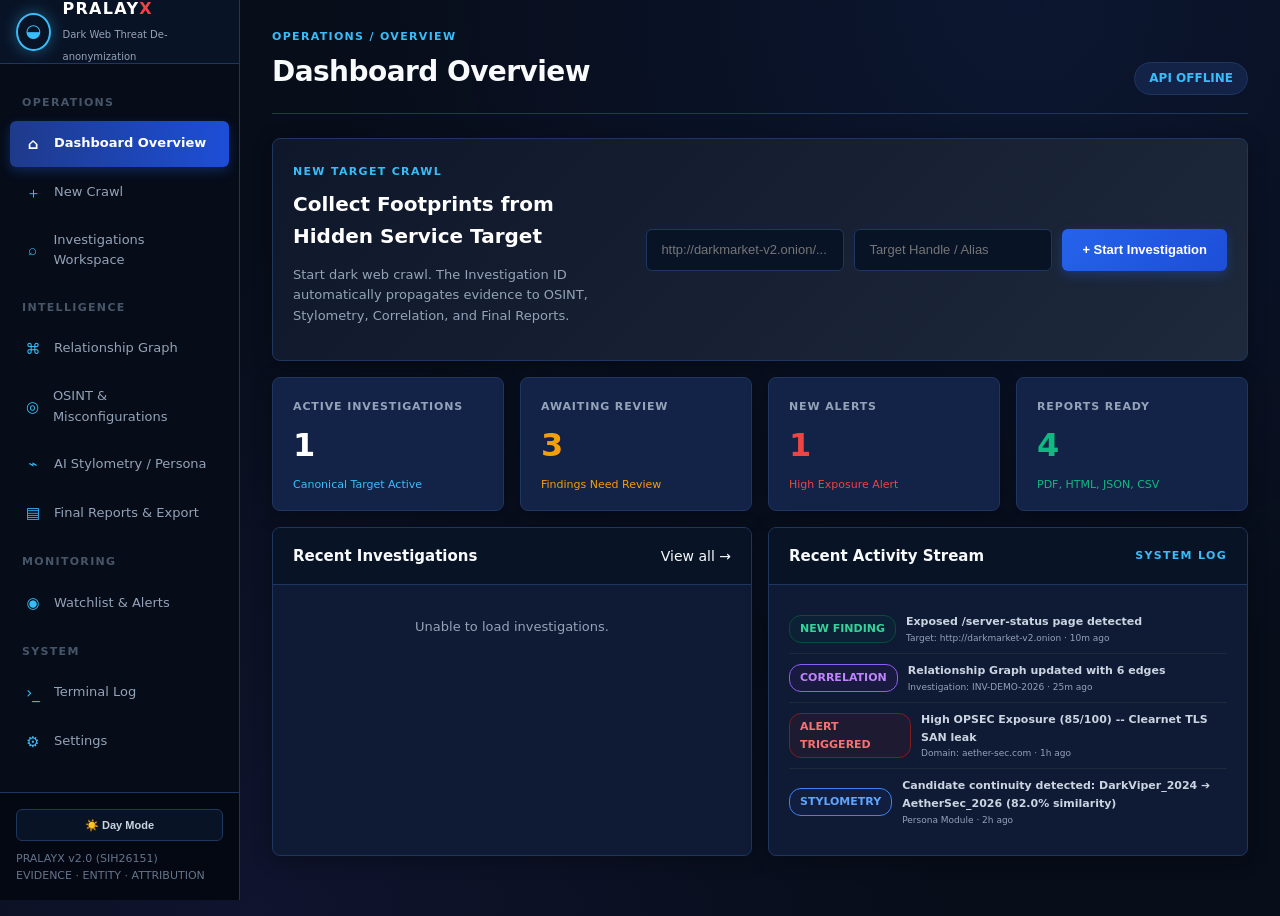
==== commit e6feabeb: "feat: UI theme toggle, static sidebar layout across all pages, Tor bridge & real-time progress timer" ====
--- a/web/index.html
+++ b/web/index.html
@@ -1,5 +1,140 @@
-<!doctype html><html lang="en"><head><meta charset="utf-8"><meta name="viewport" content="width=device-width,initial-scale=1"><title>PRALAYX</title><link rel="stylesheet" href="/web/app.css"></head><body><div class="app"><aside class="sidebar"></aside><main class="main"><header class="top"><div><span class="kicker">INVESTIGATOR CONSOLE / OPERATIONS</span><h1>Dashboard</h1></div><span id="api-status" class="case-chip">API CHECKING</span></header>
-<section class="panel panel-pad hero"><div><span class="kicker">NEW INVESTIGATION</span><h2>Collect evidence from a target</h2><p>Start a crawler investigation. The same investigation ID follows the evidence through OSINT, persona analysis, correlation, monitoring and report generation.</p></div><form id="crawl-form" class="form"><input class="input" id="crawl-url" type="url" placeholder="http://example.onion/..." required><input class="input" id="crawl-username" placeholder="Actor / username"><button class="btn">Start Crawl</button></form></section>
-<section class="grid g4 section"><div class="panel metric"><label>Investigations</label><strong id="stat-investigations">—</strong></div><div class="panel metric"><label>Tracked actors</label><strong id="stat-actors">—</strong></div><div class="panel metric"><label>Open alerts</label><strong id="stat-alerts">—</strong></div><div class="panel metric"><label>Report artifacts</label><strong id="stat-reports">—</strong></div></section>
-<section class="panel section"><div class="section-title panel-pad"><h2>Recent investigations</h2><a class="source" href="/web/investigations.html">View all →</a></div><div id="recent-investigations"></div></section>
-<section id="live-session" class="panel panel-pad section hidden"></section></main></div><script src="/web/app.js"></script></body></html>+<!doctype html>
+<html lang="en">
+<head>
+  <meta charset="utf-8">
+  <meta name="viewport" content="width=device-width,initial-scale=1">
+  <title>PRALAYX -- Dashboard Overview</title>
+  <link rel="stylesheet" href="/web/app.css">
+</head>
+<body>
+  <div class="app">
+    <aside class="sidebar">
+      <div class="brand">
+        <div class="logo-mark">◒</div>
+        <div>
+          <div class="logo-name">PRALAY<em>X</em></div>
+          <span class="logo-sub">Dark Web Threat De-anonymization</span>
+        </div>
+      </div>
+      <nav class="nav">
+        <div class="nav-title">OPERATIONS</div>
+        <a data-page="dashboard" href="/web/index.html"><span class="nav-ico">⌂</span>Dashboard Overview</a>
+        <a data-page="crawl" href="/web/crawl.html"><span class="nav-ico">＋</span>New Crawl</a>
+        <a data-page="investigations" href="/web/investigations.html"><span class="nav-ico">⌕</span>Investigations Workspace</a>
+        <div class="nav-title">INTELLIGENCE</div>
+        <a data-page="correlation" href="/web/correlation.html"><span class="nav-ico">⌘</span>Relationship Graph</a>
+        <a data-page="osint" href="/web/osint.html"><span class="nav-ico">◎</span>OSINT & Misconfigurations</a>
+        <a data-page="analysis" href="/web/analysis.html"><span class="nav-ico">⌁</span>AI Stylometry / Persona</a>
+        <a data-page="reports" href="/web/reports.html"><span class="nav-ico">▤</span>Final Reports & Export</a>
+        <div class="nav-title">MONITORING</div>
+        <a data-page="monitoring" href="/web/monitoring.html"><span class="nav-ico">◉</span>Watchlist & Alerts</a>
+        <div class="nav-title">SYSTEM</div>
+        <a data-page="terminal" href="/web/terminal.html"><span class="nav-ico">›_</span>Terminal Log</a>
+        <a data-page="settings" href="/web/settings.html"><span class="nav-ico">⚙</span>Settings</a>
+      </nav>
+      <div class="sidebar-foot">
+        <button id="btn-toggle-theme" type="button" class="btn ghost" style="width:100%;margin-bottom:10px;font-size:11px;height:32px;display:flex;align-items:center;justify-content:center;gap:6px">☀️ Day Mode</button>
+        <div>PRALAYX v2.0 (SIH26151)<br>EVIDENCE · ENTITY · ATTRIBUTION</div>
+      </div>
+    </aside>
+    <main class="main">
+      <header class="top">
+        <div>
+          <span class="kicker">OPERATIONS / OVERVIEW</span>
+          <h1>Dashboard Overview</h1>
+        </div>
+        <span id="api-status" class="case-chip">API CHECKING</span>
+      </header>
+
+      <!-- Quick Investigation Launch -->
+      <section class="panel panel-pad hero section" style="background:linear-gradient(135deg, #0f172a, #1e293b);margin-bottom:16px">
+        <div>
+          <span class="kicker" style="color:#38bdf8">NEW TARGET CRAWL</span>
+          <h2>Collect Footprints from Hidden Service Target</h2>
+          <p>Start dark web crawl. The Investigation ID automatically propagates evidence to OSINT, Stylometry, Correlation, and Final Reports.</p>
+        </div>
+        <form id="crawl-form" class="form">
+          <input class="input" id="crawl-url" type="url" placeholder="http://darkmarket-v2.onion/..." required>
+          <input class="input" id="crawl-username" placeholder="Target Handle / Alias">
+          <button class="btn">+ Start Investigation</button>
+        </form>
+      </section>
+
+      <!-- 4 Top Metric Cards -->
+      <section class="grid g4 section" style="margin-bottom:16px">
+        <div class="panel metric">
+          <label>Active Investigations</label>
+          <strong id="stat-investigations">1</strong>
+          <small style="color:#38bdf8">Canonical Target Active</small>
+        </div>
+        <div class="panel metric">
+          <label>Awaiting Review</label>
+          <strong style="color:#f59e0b">3</strong>
+          <small style="color:#f59e0b">Findings Need Review</small>
+        </div>
+        <div class="panel metric">
+          <label>New Alerts</label>
+          <strong style="color:#ef4444">1</strong>
+          <small style="color:#ef4444">High Exposure Alert</small>
+        </div>
+        <div class="panel metric">
+          <label>Reports Ready</label>
+          <strong style="color:#10b981">4</strong>
+          <small style="color:#10b981">PDF, HTML, JSON, CSV</small>
+        </div>
+      </section>
+
+      <!-- Recent Investigations Table & Activity Split Grid -->
+      <div class="grid g2 section">
+        <section class="panel">
+          <div class="section-title panel-pad">
+            <h2>Recent Investigations</h2>
+            <a class="source" href="/web/investigations.html">View all →</a>
+          </div>
+          <div id="recent-investigations"></div>
+        </section>
+
+        <section class="panel">
+          <div class="section-title panel-pad">
+            <h2>Recent Activity Stream</h2>
+            <span class="kicker">SYSTEM LOG</span>
+          </div>
+          <div id="recent-activity" class="panel-pad" style="font-size:11px;color:#cbd5e1">
+            <div style="padding:8px 0;border-bottom:1px solid #1e293b;display:flex;gap:10px;align-items:center">
+              <span class="tag green">NEW FINDING</span>
+              <div>
+                <strong>Exposed /server-status page detected</strong>
+                <div style="font-size:9px;color:#94a3b8">Target: http://darkmarket-v2.onion · 10m ago</div>
+              </div>
+            </div>
+            <div style="padding:8px 0;border-bottom:1px solid #1e293b;display:flex;gap:10px;align-items:center">
+              <span class="tag purple" style="border-color:#8b5cf6;color:#c084fc">CORRELATION</span>
+              <div>
+                <strong>Relationship Graph updated with 6 edges</strong>
+                <div style="font-size:9px;color:#94a3b8">Investigation: INV-DEMO-2026 · 25m ago</div>
+              </div>
+            </div>
+            <div style="padding:8px 0;border-bottom:1px solid #1e293b;display:flex;gap:10px;align-items:center">
+              <span class="tag red">ALERT TRIGGERED</span>
+              <div>
+                <strong>High OPSEC Exposure (85/100) -- Clearnet TLS SAN leak</strong>
+                <div style="font-size:9px;color:#94a3b8">Domain: aether-sec.com · 1h ago</div>
+              </div>
+            </div>
+            <div style="padding:8px 0;display:flex;gap:10px;align-items:center">
+              <span class="tag blue" style="border-color:#3b82f6;color:#60a5fa">STYLOMETRY</span>
+              <div>
+                <strong>Candidate continuity detected: DarkViper_2024 ➔ AetherSec_2026 (82.0% similarity)</strong>
+                <div style="font-size:9px;color:#94a3b8">Persona Module · 2h ago</div>
+              </div>
+            </div>
+          </div>
+        </section>
+      </div>
+
+      <section id="live-session" class="panel panel-pad section hidden"></section>
+    </main>
+  </div>
+  <script src="/web/app.js"></script>
+</body>
+</html>
--- a/web/app.css
+++ b/web/app.css
@@ -1,43 +1,648 @@
-
-:root{
- --bg:#020914;--panel:#061321;--panel2:#081a2a;--line:#12334d;--line2:#174765;
- --text:#dcecf9;--muted:#7390a8;--cyan:#35a9f4;--cyan2:#69c4ff;
- --red:#a51f34;--red2:#ed4058;--green:#37c98d;--amber:#d8a642;
- --blue:#438dff;--purple:#946cff;
-}
-*{box-sizing:border-box}html,body{margin:0;min-height:100%;background:
-radial-gradient(circle at 72% -10%,#0b2439 0,#020914 38%,#01060c 100%);
-color:var(--text);font:13px/1.45 Inter,system-ui,-apple-system,"Segoe UI",sans-serif}
-body:before{content:"";position:fixed;inset:0;pointer-events:none;opacity:.12;
-background-image:linear-gradient(#3e86ad18 1px,transparent 1px),linear-gradient(90deg,#3e86ad18 1px,transparent 1px);background-size:42px 42px}
-a{color:inherit;text-decoration:none}.app{min-height:100vh}
-.sidebar{position:fixed;left:0;top:0;bottom:0;width:188px;background:linear-gradient(180deg,#03111d,#020913);
-border-right:1px solid #12334d;z-index:20;display:flex;flex-direction:column}
-.brand{height:56px;border-bottom:1px solid #12334d;display:flex;align-items:center;gap:9px;padding:0 14px}
-.logo-mark{width:34px;height:34px;border:1px solid #2d92d0;border-radius:50%;display:grid;place-items:center;color:#72c7ff;
-box-shadow:0 0 18px #197db333}.logo-name{font-weight:800;letter-spacing:.11em;font-size:14px}.logo-name em{color:var(--red2);font-style:normal}
-.logo-sub{font-size:8px;color:#4f7591;display:block}.nav{padding:10px 7px;overflow:auto}.nav-title{font-size:8px;color:#3f617a;letter-spacing:.16em;padding:12px 10px 5px}
-.nav a{display:flex;align-items:center;gap:9px;padding:9px 10px;margin:2px 0;border-left:2px solid transparent;color:#7895ab;font-size:10px;border-radius:3px}
-.nav a:hover{background:#071b2a;color:#d6ebf8}.nav a.active{background:linear-gradient(90deg,#34111b,#091c2d);color:#f3f8fc;border-left-color:var(--red2);box-shadow:inset 0 0 22px #0a274055}
-.nav-ico{width:14px;color:#6baed7;text-align:center}.nav a.active .nav-ico{color:#ff6577}
-.sidebar-foot{margin-top:auto;border-top:1px solid #12334d;padding:12px;color:#42637b;font-size:8px;letter-spacing:.12em}
-.main{margin-left:188px;min-height:100vh;max-width:1540px;padding:18px 20px 45px;margin-right:auto}
-.top{display:flex;justify-content:space-between;align-items:end;border-bottom:1px solid #0e2a42;padding-bottom:13px;margin-bottom:14px}
-.top h1{font-size:24px;margin:2px 0 0}.kicker{font-size:8px;letter-spacing:.16em;color:#4d7898}.case-chip{border:1px solid #214862;background:#061522;color:#7eb9dc;border-radius:12px;padding:5px 9px;font-size:8px}
-.panel{background:linear-gradient(145deg,#061624,#04101b);border:1px solid #123b58;border-radius:4px;box-shadow:inset 0 0 26px #06203844,0 8px 28px #0004}
-.panel-pad{padding:13px}.hero{display:grid;grid-template-columns:1fr auto;gap:20px;align-items:center}.hero h2{margin:4px 0;font-size:16px}.hero p,.muted{color:var(--muted);font-size:10px}.form{display:grid;grid-template-columns:250px 190px 110px;gap:7px}.input,.select{height:34px;background:#04101a;border:1px solid #17415e;border-radius:3px;color:#dcecf9;padding:0 9px;outline:none;font-size:10px}.input:focus,.select:focus{border-color:#338dc4;box-shadow:0 0 0 2px #2c8ac51a}
-.btn{height:34px;border:1px solid #ee4b60;border-radius:3px;background:linear-gradient(180deg,#d9364d,#9e1d31);color:white;font-size:10px;font-weight:700;cursor:pointer;padding:0 13px}.btn.ghost{background:#061522;border-color:#1b4965;color:#a6c8dc}
-.grid{display:grid;gap:10px}.g2{grid-template-columns:1fr 1fr}.g3{grid-template-columns:repeat(3,1fr)}.g4{grid-template-columns:repeat(4,1fr)}.section{margin-top:10px}
-.metric{padding:11px 13px;min-height:68px}.metric label{display:block;color:#6d8ba3;font-size:9px}.metric strong{display:block;font-size:20px;margin-top:2px}.metric small{color:#53738c;font-size:8px}
-.section-title{display:flex;justify-content:space-between;align-items:center;border-bottom:1px solid #12334d}.section-title h2{font-size:11px;margin:0}.section-title span,.section-title .source{font-size:8px;color:#61829a}
-.table{width:100%;border-collapse:collapse}.table th{font-size:8px;color:#54748d;text-align:left;font-weight:500;padding:8px;border-bottom:1px solid #12334d}.table td{font-size:9px;color:#a7bfd0;padding:9px 8px;border-bottom:1px solid #0e2b3f}.table tr:hover td{background:#071b2a}.table td:first-child{color:#d1e7f5}
-.row{display:flex;justify-content:space-between;gap:12px;align-items:center;padding:9px 11px;border-bottom:1px solid #103048}.row:last-child{border-bottom:0}.row-main{min-width:0}.row-main strong{display:block;font-size:9px}.row-main span{display:block;color:#608199;font-size:8px;margin-top:2px}.tag{border:1px solid #28506b;border-radius:9px;padding:2px 6px;font-size:8px;color:#76b9df}.tag.red{border-color:#7b2938;color:#ff6476}.tag.green{border-color:#27654f;color:#4ed89b}.tag.amber{border-color:#654d20;color:#dfad4b}
-.status{display:inline-flex;border:1px solid #28506b;border-radius:10px;padding:3px 7px;font-size:8px;color:#76b9df}.status.COMPLETED{border-color:#27654f;color:#4ed89b}.status.RUNNING,.status.CRAWLING{border-color:#684f20;color:#dfad4b}.status.ERROR{border-color:#7b2938;color:#ff6476}.status.NO_RESULTS{color:#8299aa}.status.NOT_RUN,.status.MISSING_CONFIG{border-color:#684f20;color:#dfad4b}
-.notice{border:1px dashed #1a4662;color:#7190a8;background:#04111b;padding:10px;border-radius:3px;font-size:9px}
-.empty{padding:24px;text-align:center;color:#55748c;font-size:9px}.hidden{display:none!important}
-.tabs{display:flex;gap:2px;border-bottom:1px solid #12334d}.tabs a{padding:9px 11px;color:#66869d;font-size:9px;border-bottom:2px solid transparent}.tabs a.active{color:#e3f0fb;border-color:var(--red2)}
-.filters{display:flex;gap:7px}.filters .input{flex:1}
-.finding{display:grid;grid-template-columns:100px 1fr 85px;gap:9px;padding:9px 11px;border-bottom:1px solid #103048;font-size:9px}.finding .type{color:#63839b}.finding .value{font:9px ui-monospace;color:#b9d8eb;overflow:hidden;text-overflow:ellipsis}.finding .conf{text-align:right;color:#70b6df}
-.terminal{background:#02070b;border:1px solid #153c56;box-shadow:inset 0 0 45px #03111d}.terminal-head{height:36px;padding:0 11px;border-bottom:1px solid #15344a;display:flex;justify-content:space-between;align-items:center}.terminal-head .status{color:#ff6174;border-color:#7b2938}.terminal-body{padding:11px;min-height:220px;max-height:420px;overflow:auto;color:#8bc4ed;font:9px/1.7 ui-monospace,SFMono-Regular,Consolas,monospace;white-space:pre-wrap}.terminal-line.success{color:#4bd799}.terminal-line.warn{color:#e6ae4e}.terminal-line.info{color:#79b7df}.terminal-empty{text-align:center;padding:35px;color:#4c6c83}.progress{height:2px;background:#0e2434}.progress i{display:block;height:100%;width:45%;background:var(--red2);animation:scan 1.4s linear infinite}@keyframes scan{to{transform:translateX(220%)}}
-@media(max-width:1050px){.hero{grid-template-columns:1fr}.form{grid-template-columns:1fr}.g4,.g3{grid-template-columns:1fr 1fr}}
-@media(max-width:720px){.sidebar{position:static;width:100%;height:auto}.main{margin-left:0;padding:12px}.nav{display:flex;overflow:auto}.nav-title{display:none}.sidebar-foot{display:none}.top{align-items:center}.g2,.g3,.g4{grid-template-columns:1fr}.hero{display:block}.form{margin-top:12px}.filters{display:grid}}
+/* PRALAYX High-Contrast Cyber Dark Theme -- Large, Clear Fonts & Modern Layout */
+
+:root {
+  --bg-dark: #070d19;
+  --bg-main: #0b1329;
+  --panel-bg: #0f1a35;
+  --panel-card: #132247;
+  --border-line: #1e3660;
+  --border-glow: #2563eb;
+  
+  --text-main: #f8fafc;
+  --text-muted: #94a3b8;
+  --text-sub: #cbd5e1;
+  
+  --cyan: #38bdf8;
+  --blue: #3b82f6;
+  --green: #10b981;
+  --red: #ef4444;
+  --amber: #f59e0b;
+  --purple: #a855f7;
+}
+
+[data-theme="light"] {
+  --bg-dark: #f8fafc;
+  --bg-main: #f1f5f9;
+  --panel-bg: #ffffff;
+  --panel-card: #ffffff;
+  --border-line: #cbd5e1;
+  --border-glow: #2563eb;
+  
+  --text-main: #0f172a;
+  --text-muted: #64748b;
+  --text-sub: #334155;
+  
+  --cyan: #0284c7;
+  --blue: #2563eb;
+  --green: #059669;
+  --red: #dc2626;
+  --amber: #d97706;
+  --purple: #7e22ce;
+}
+
+[data-theme="light"] html, [data-theme="light"] body {
+  background-color: #f8fafc;
+  background-image: 
+    radial-gradient(circle at 80% 0%, #e0f2fe 0%, transparent 50%),
+    radial-gradient(circle at 20% 100%, #e0e7ff 0%, transparent 50%);
+  color: #0f172a;
+}
+
+[data-theme="light"] .sidebar {
+  background: #ffffff !important;
+  border-right-color: #cbd5e1 !important;
+}
+
+[data-theme="light"] .brand {
+  background: #f1f5f9 !important;
+  border-bottom-color: #cbd5e1 !important;
+}
+
+[data-theme="light"] .logo-name {
+  color: #0f172a !important;
+}
+
+[data-theme="light"] .nav-title {
+  color: #475569 !important;
+}
+
+[data-theme="light"] .nav a {
+  color: #334155 !important;
+}
+
+[data-theme="light"] .nav a:hover {
+  background: #e2e8f0 !important;
+  color: #0f172a !important;
+}
+
+[data-theme="light"] .sidebar-foot {
+  background: #f1f5f9 !important;
+  border-top-color: #cbd5e1 !important;
+  color: #64748b !important;
+}
+
+[data-theme="light"] .panel {
+  background: #ffffff !important;
+  border-color: #cbd5e1 !important;
+  box-shadow: 0 2px 8px rgba(0,0,0,0.05) !important;
+}
+
+[data-theme="light"] .table th {
+  background: #f1f5f9 !important;
+  color: #334155 !important;
+  border-bottom-color: #cbd5e1 !important;
+}
+
+[data-theme="light"] .table td {
+  border-bottom-color: #e2e8f0 !important;
+  color: #0f172a !important;
+}
+
+[data-theme="light"] .input, [data-theme="light"] select {
+  background: #ffffff !important;
+  border-color: #cbd5e1 !important;
+  color: #0f172a !important;
+}
+
+[data-theme="light"] div[style*="background:#091326"],
+[data-theme="light"] div[style*="background:#0f172a"] {
+  background: #f8fafc !important;
+  border-color: #cbd5e1 !important;
+}
+
+[data-theme="light"] strong[style*="color:#f8fafc"] {
+  color: #0f172a !important;
+}
+
+* { box-sizing: border-box; }
+
+html, body {
+  margin: 0;
+  padding: 0;
+  min-height: 100vh;
+  background-color: var(--bg-dark);
+  background-image: 
+    radial-gradient(circle at 80% 0%, #1e3a8a33 0%, transparent 50%),
+    radial-gradient(circle at 20% 100%, #312e8133 0%, transparent 50%);
+  color: var(--text-main);
+  font-family: Inter, system-ui, -apple-system, "Segoe UI", Roboto, sans-serif;
+  font-size: 14px;
+  line-height: 1.6;
+}
+
+a { color: inherit; text-decoration: none; }
+
+/* Sidebar Navigation */
+.sidebar {
+  position: fixed;
+  left: 0; top: 0; bottom: 0;
+  width: 240px;
+  height: 100vh;
+  max-height: 100vh;
+  background: #060c18;
+  border-right: 1px solid var(--border-line);
+  z-index: 500;
+  display: flex;
+  flex-direction: column;
+  overflow: hidden;
+}
+
+.brand {
+  height: 64px;
+  padding: 0 16px;
+  display: flex;
+  align-items: center;
+  gap: 12px;
+  border-bottom: 1px solid var(--border-line);
+  background: #091326;
+}
+
+.logo-mark {
+  width: 38px;
+  height: 38px;
+  border-radius: 50%;
+  border: 2px solid var(--cyan);
+  display: grid;
+  place-items: center;
+  font-size: 18px;
+  color: var(--cyan);
+  box-shadow: 0 0 15px rgba(56, 189, 248, 0.4);
+}
+
+.logo-name {
+  font-size: 16px;
+  font-weight: 800;
+  letter-spacing: 0.08em;
+  color: #fff;
+}
+
+.logo-name em { color: var(--red); font-style: normal; }
+
+.logo-sub {
+  font-size: 10px;
+  color: var(--text-muted);
+  font-weight: 500;
+}
+
+.nav { padding: 16px 10px; overflow-y: auto; flex: 1; }
+
+.nav-title {
+  font-size: 11px;
+  font-weight: 700;
+  color: #475569;
+  letter-spacing: 0.12em;
+  padding: 14px 12px 6px;
+}
+
+.nav a {
+  display: flex;
+  align-items: center;
+  gap: 12px;
+  padding: 11px 14px;
+  margin: 3px 0;
+  border-radius: 6px;
+  color: #94a3b8;
+  font-size: 13px;
+  font-weight: 500;
+  transition: all 0.2s ease;
+}
+
+.nav a:hover {
+  background: #111e38;
+  color: #f8fafc;
+}
+
+.nav a.active {
+  background: linear-gradient(90deg, #1e3a8a, #1d4ed8);
+  color: #ffffff;
+  font-weight: 700;
+  box-shadow: 0 4px 12px rgba(37, 99, 235, 0.3);
+}
+
+.nav-ico { width: 18px; text-align: center; font-size: 15px; color: var(--cyan); }
+.nav a.active .nav-ico { color: #fff; }
+
+.sidebar-foot {
+  padding: 16px;
+  border-top: 1px solid var(--border-line);
+  font-size: 11px;
+  color: #64748b;
+  line-height: 1.5;
+  background: #040812;
+}
+
+/* Main Workspace Container */
+.main {
+  margin-left: 240px;
+  padding: 24px 32px 60px;
+  min-height: 100vh;
+}
+
+/* Top Header Bar */
+.top {
+  display: flex;
+  justify-content: space-between;
+  align-items: flex-end;
+  border-bottom: 1px solid var(--border-line);
+  padding-bottom: 18px;
+  margin-bottom: 24px;
+}
+
+.top h1 {
+  margin: 4px 0 0 0;
+  font-size: 28px;
+  font-weight: 800;
+  color: #f8fafc;
+  letter-spacing: -0.02em;
+}
+
+.kicker {
+  font-size: 11px;
+  font-weight: 700;
+  letter-spacing: 0.12em;
+  color: var(--cyan);
+  text-transform: uppercase;
+}
+
+.case-chip {
+  border: 1px solid var(--border-line);
+  background: var(--panel-card);
+  color: var(--cyan);
+  border-radius: 20px;
+  padding: 6px 14px;
+  font-size: 12px;
+  font-weight: 600;
+}
+
+/* Panel & Cards Styling */
+.panel {
+  background: var(--panel-bg);
+  border: 1px solid var(--border-line);
+  border-radius: 8px;
+  box-shadow: 0 4px 20px rgba(0, 0, 0, 0.3);
+  overflow: hidden;
+}
+
+.panel-pad { padding: 20px; }
+
+.hero {
+  display: grid;
+  grid-template-columns: 1fr auto;
+  gap: 24px;
+  align-items: center;
+}
+
+.hero h2 { margin: 6px 0; font-size: 20px; color: #fff; font-weight: 700; }
+.hero p, .muted { color: var(--text-muted); font-size: 13px; }
+
+/* Forms & Inputs */
+.form {
+  display: flex;
+  gap: 10px;
+  align-items: center;
+}
+
+.input, .select {
+  height: 42px;
+  background: #091326;
+  border: 1px solid var(--border-line);
+  border-radius: 6px;
+  color: var(--text-main);
+  padding: 0 14px;
+  font-size: 13px;
+  outline: none;
+  transition: border 0.2s;
+}
+
+.input:focus, .select:focus {
+  border-color: var(--cyan);
+  box-shadow: 0 0 0 3px rgba(56, 189, 248, 0.2);
+}
+
+.btn {
+  height: 42px;
+  padding: 0 20px;
+  border-radius: 6px;
+  border: none;
+  background: linear-gradient(135deg, #2563eb, #1d4ed8);
+  color: #fff;
+  font-size: 13px;
+  font-weight: 700;
+  cursor: pointer;
+  display: inline-flex;
+  align-items: center;
+  justify-content: center;
+  gap: 8px;
+  transition: transform 0.1s, box-shadow 0.2s;
+  box-shadow: 0 4px 12px rgba(37, 99, 235, 0.3);
+}
+
+.btn:hover { transform: translateY(-1px); box-shadow: 0 6px 16px rgba(37, 99, 235, 0.4); }
+.btn.ghost { background: #091326; border: 1px solid var(--border-line); color: var(--text-sub); box-shadow: none; }
+.btn.ghost:hover { background: #132247; color: #fff; }
+
+/* Layout Grids */
+.grid { display: grid; gap: 16px; }
+.g2 { grid-template-columns: repeat(2, 1fr); }
+.g3 { grid-template-columns: repeat(3, 1fr); }
+.g4 { grid-template-columns: repeat(4, 1fr); }
+.section { margin-top: 16px; }
+
+/* Metric Display Cards */
+.metric {
+  background: var(--panel-card);
+  border: 1px solid var(--border-line);
+  border-radius: 8px;
+  padding: 16px 20px;
+}
+
+.metric label {
+  font-size: 11px;
+  font-weight: 700;
+  color: var(--text-muted);
+  text-transform: uppercase;
+  letter-spacing: 0.08em;
+}
+
+.metric strong {
+  font-size: 32px;
+  font-weight: 800;
+  color: #fff;
+  margin-top: 4px;
+  display: block;
+}
+
+.metric small { font-size: 11px; color: var(--text-muted); }
+
+/* Section Header Bar inside Panels */
+.section-title {
+  display: flex;
+  justify-content: space-between;
+  align-items: center;
+  padding: 16px 20px;
+  background: #091326;
+  border-bottom: 1px solid var(--border-line);
+}
+
+.section-title h2 {
+  font-size: 15px;
+  font-weight: 700;
+  margin: 0;
+  color: #f8fafc;
+}
+
+/* Tables with Large Clear Fonts */
+.table {
+  width: 100%;
+  border-collapse: collapse;
+}
+
+.table th {
+  font-size: 11px;
+  font-weight: 700;
+  color: var(--text-muted);
+  text-transform: uppercase;
+  letter-spacing: 0.08em;
+  text-align: left;
+  padding: 12px 16px;
+  background: #091326;
+  border-bottom: 1px solid var(--border-line);
+}
+
+.table td {
+  font-size: 13px;
+  color: var(--text-sub);
+  padding: 14px 16px;
+  border-bottom: 1px solid #132247;
+}
+
+.table tr:hover td { background: #132247; }
+.table td:first-child { color: #fff; font-weight: 600; }
+
+/* Status Badges & Chips */
+.tag {
+  display: inline-flex;
+  align-items: center;
+  padding: 4px 10px;
+  border-radius: 12px;
+  font-size: 11px;
+  font-weight: 700;
+  border: 1px solid var(--border-line);
+  color: var(--cyan);
+}
+
+.tag.red { border-color: #7f1d1d; background: #7f1d1d22; color: #f87171; }
+.tag.green { border-color: #064e3b; background: #064e3b22; color: #34d399; }
+.tag.amber { border-color: #78350f; background: #78350f22; color: #fbbf24; }
+.tag.purple { border-color: #581c87; background: #581c8722; color: #c084fc; }
+.tag.blue { border-color: #1e3a8a; background: #1e3a8a22; color: #60a5fa; }
+
+.status {
+  display: inline-flex;
+  padding: 4px 12px;
+  border-radius: 12px;
+  font-size: 11px;
+  font-weight: 700;
+  border: 1px solid var(--border-line);
+}
+
+.status.COMPLETED, .status.ONLINE { border-color: #059669; background: #05966922; color: #34d399; }
+.status.RUNNING, .status.IN_PROGRESS { border-color: #d97706; background: #d9770622; color: #fbbf24; }
+.status.ERROR, .status.HIGH { border-color: #dc2626; background: #dc262622; color: #f87171; }
+
+.notice {
+  padding: 14px 18px;
+  background: #091326;
+  border: 1px dashed var(--border-line);
+  border-radius: 6px;
+  font-size: 13px;
+  color: var(--text-muted);
+}
+
+.empty { padding: 32px; text-align: center; color: var(--text-muted); font-size: 13px; }
+.hidden { display: none !important; }
+
+/* Tabs Bar */
+.tabs {
+  display: flex;
+  gap: 8px;
+  border-bottom: 1px solid var(--border-line);
+}
+
+.tabs a {
+  padding: 12px 18px;
+  font-size: 13px;
+  font-weight: 600;
+  color: var(--text-muted);
+  border-bottom: 2px solid transparent;
+}
+
+.tabs a.active {
+  color: #fff;
+  border-bottom-color: var(--cyan);
+}
+
+/* Terminal & Log Stream */
+.terminal {
+  background: #030712;
+  border: 1px solid var(--border-line);
+  border-radius: 8px;
+}
+
+.terminal-head {
+  padding: 12px 16px;
+  border-bottom: 1px solid var(--border-line);
+  display: flex;
+  justify-content: space-between;
+  align-items: center;
+}
+
+.terminal-body {
+  padding: 16px;
+  min-height: 240px;
+  max-height: 440px;
+  overflow-y: auto;
+  font-family: ui-monospace, SFMono-Regular, Consolas, monospace;
+  font-size: 12px;
+  line-height: 1.8;
+  color: #38bdf8;
+}
+
+.terminal-line.success { color: #34d399; }
+.terminal-line.warn { color: #fbbf24; }
+.terminal-line.info { color: #38bdf8; }
+
+@media (max-width: 1100px) {
+  .g4, .g3 { grid-template-columns: repeat(2, 1fr); }
+  .hero { grid-template-columns: 1fr; }
+}
+
+@media (max-width: 768px) {
+  .sidebar { position: static; width: 100%; }
+  .main { margin-left: 0; padding: 16px; }
+  .g2, .g3, .g4 { grid-template-columns: 1fr; }
+}
+
+/* Modal Overlay Backdrop & Popup Card */
+.modal-backdrop {
+  position: fixed;
+  top: 0; left: 0; right: 0; bottom: 0;
+  background: rgba(4, 9, 20, 0.82);
+  backdrop-filter: blur(6px);
+  z-index: 999;
+  display: flex;
+  align-items: center;
+  justify-content: center;
+  padding: 20px;
+  animation: modalFadeIn 0.2s ease-out;
+}
+
+.modal-card {
+  background: #0f1a35;
+  border: 1px solid #1e3660;
+  border-radius: 12px;
+  box-shadow: 0 20px 50px rgba(0, 0, 0, 0.7), 0 0 30px rgba(56, 189, 248, 0.15);
+  width: 100%;
+  max-width: 640px;
+  max-height: 85vh;
+  display: flex;
+  flex-direction: column;
+  overflow: hidden;
+  animation: modalScaleUp 0.25s cubic-bezier(0.16, 1, 0.3, 1);
+}
+
+.modal-header {
+  padding: 16px 20px;
+  background: #132247;
+  border-bottom: 1px solid #1e3660;
+  display: flex;
+  justify-content: space-between;
+  align-items: center;
+}
+
+.modal-title {
+  margin: 0;
+  font-size: 16px;
+  font-weight: 800;
+  color: #f8fafc;
+}
+
+.modal-close {
+  background: transparent;
+  border: none;
+  color: #94a3b8;
+  font-size: 20px;
+  font-weight: bold;
+  cursor: pointer;
+  width: 32px;
+  height: 32px;
+  border-radius: 6px;
+  display: grid;
+  place-items: center;
+  transition: all 0.2s;
+}
+
+.modal-close:hover {
+  background: #1e293b;
+  color: #f87171;
+}
+
+.modal-body {
+  padding: 20px;
+  overflow-y: auto;
+  font-size: 13px;
+  color: #cbd5e1;
+}
+
+.modal-footer {
+  padding: 14px 20px;
+  background: #091326;
+  border-top: 1px solid #1e3660;
+  display: flex;
+  justify-content: flex-end;
+  gap: 10px;
+}
+
+/* Floating Zoom Control Bar */
+.zoom-controls {
+  position: absolute;
+  top: 14px;
+  right: 14px;
+  display: flex;
+  gap: 6px;
+  background: #0f172a;
+  border: 1px solid #1e293b;
+  padding: 5px;
+  border-radius: 8px;
+  box-shadow: 0 4px 12px rgba(0,0,0,0.5);
+  z-index: 10;
+}
+
+.zoom-btn {
+  background: #1e293b;
+  color: #f8fafc;
+  border: 1px solid #334155;
+  border-radius: 4px;
+  padding: 4px 10px;
+  font-size: 12px;
+  font-weight: 700;
+  cursor: pointer;
+  transition: all 0.15s ease;
+}
+
+.zoom-btn:hover {
+  background: #2563eb;
+  border-color: #3b82f6;
+  color: #fff;
+}
+
+@keyframes modalFadeIn {
+  from { opacity: 0; }
+  to { opacity: 1; }
+}
+
+@keyframes modalScaleUp {
+  from { opacity: 0; transform: scale(0.94); }
+  to { opacity: 1; transform: scale(1); }
+}
+
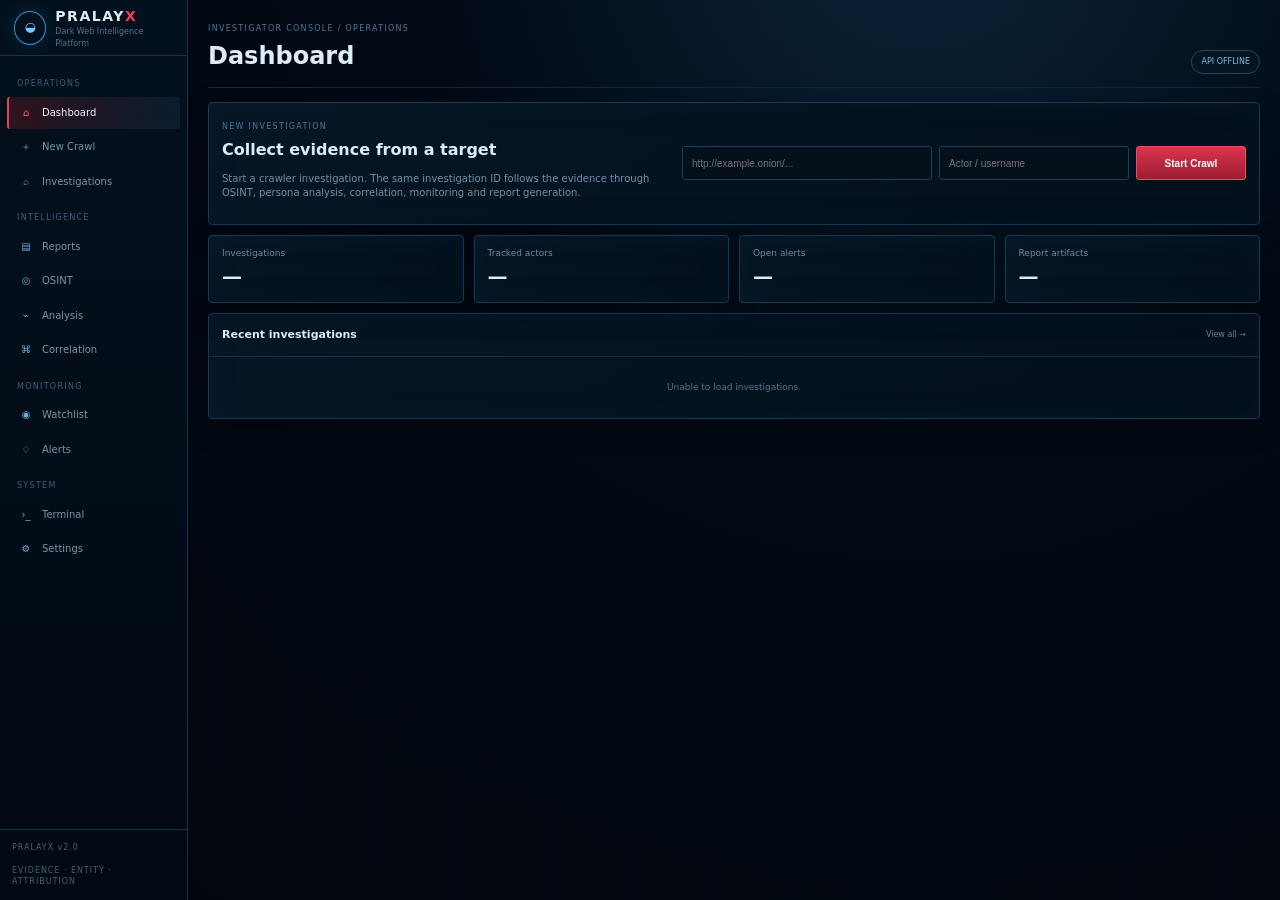
==== commit bc87be6d: "Revert "feat: UI theme toggle, static sidebar layout across all pages, Tor bridge & real-time progre" ====
--- a/web/index.html
+++ b/web/index.html
@@ -1,140 +1,5 @@
-<!doctype html>
-<html lang="en">
-<head>
-  <meta charset="utf-8">
-  <meta name="viewport" content="width=device-width,initial-scale=1">
-  <title>PRALAYX -- Dashboard Overview</title>
-  <link rel="stylesheet" href="/web/app.css">
-</head>
-<body>
-  <div class="app">
-    <aside class="sidebar">
-      <div class="brand">
-        <div class="logo-mark">◒</div>
-        <div>
-          <div class="logo-name">PRALAY<em>X</em></div>
-          <span class="logo-sub">Dark Web Threat De-anonymization</span>
-        </div>
-      </div>
-      <nav class="nav">
-        <div class="nav-title">OPERATIONS</div>
-        <a data-page="dashboard" href="/web/index.html"><span class="nav-ico">⌂</span>Dashboard Overview</a>
-        <a data-page="crawl" href="/web/crawl.html"><span class="nav-ico">＋</span>New Crawl</a>
-        <a data-page="investigations" href="/web/investigations.html"><span class="nav-ico">⌕</span>Investigations Workspace</a>
-        <div class="nav-title">INTELLIGENCE</div>
-        <a data-page="correlation" href="/web/correlation.html"><span class="nav-ico">⌘</span>Relationship Graph</a>
-        <a data-page="osint" href="/web/osint.html"><span class="nav-ico">◎</span>OSINT & Misconfigurations</a>
-        <a data-page="analysis" href="/web/analysis.html"><span class="nav-ico">⌁</span>AI Stylometry / Persona</a>
-        <a data-page="reports" href="/web/reports.html"><span class="nav-ico">▤</span>Final Reports & Export</a>
-        <div class="nav-title">MONITORING</div>
-        <a data-page="monitoring" href="/web/monitoring.html"><span class="nav-ico">◉</span>Watchlist & Alerts</a>
-        <div class="nav-title">SYSTEM</div>
-        <a data-page="terminal" href="/web/terminal.html"><span class="nav-ico">›_</span>Terminal Log</a>
-        <a data-page="settings" href="/web/settings.html"><span class="nav-ico">⚙</span>Settings</a>
-      </nav>
-      <div class="sidebar-foot">
-        <button id="btn-toggle-theme" type="button" class="btn ghost" style="width:100%;margin-bottom:10px;font-size:11px;height:32px;display:flex;align-items:center;justify-content:center;gap:6px">☀️ Day Mode</button>
-        <div>PRALAYX v2.0 (SIH26151)<br>EVIDENCE · ENTITY · ATTRIBUTION</div>
-      </div>
-    </aside>
-    <main class="main">
-      <header class="top">
-        <div>
-          <span class="kicker">OPERATIONS / OVERVIEW</span>
-          <h1>Dashboard Overview</h1>
-        </div>
-        <span id="api-status" class="case-chip">API CHECKING</span>
-      </header>
-
-      <!-- Quick Investigation Launch -->
-      <section class="panel panel-pad hero section" style="background:linear-gradient(135deg, #0f172a, #1e293b);margin-bottom:16px">
-        <div>
-          <span class="kicker" style="color:#38bdf8">NEW TARGET CRAWL</span>
-          <h2>Collect Footprints from Hidden Service Target</h2>
-          <p>Start dark web crawl. The Investigation ID automatically propagates evidence to OSINT, Stylometry, Correlation, and Final Reports.</p>
-        </div>
-        <form id="crawl-form" class="form">
-          <input class="input" id="crawl-url" type="url" placeholder="http://darkmarket-v2.onion/..." required>
-          <input class="input" id="crawl-username" placeholder="Target Handle / Alias">
-          <button class="btn">+ Start Investigation</button>
-        </form>
-      </section>
-
-      <!-- 4 Top Metric Cards -->
-      <section class="grid g4 section" style="margin-bottom:16px">
-        <div class="panel metric">
-          <label>Active Investigations</label>
-          <strong id="stat-investigations">1</strong>
-          <small style="color:#38bdf8">Canonical Target Active</small>
-        </div>
-        <div class="panel metric">
-          <label>Awaiting Review</label>
-          <strong style="color:#f59e0b">3</strong>
-          <small style="color:#f59e0b">Findings Need Review</small>
-        </div>
-        <div class="panel metric">
-          <label>New Alerts</label>
-          <strong style="color:#ef4444">1</strong>
-          <small style="color:#ef4444">High Exposure Alert</small>
-        </div>
-        <div class="panel metric">
-          <label>Reports Ready</label>
-          <strong style="color:#10b981">4</strong>
-          <small style="color:#10b981">PDF, HTML, JSON, CSV</small>
-        </div>
-      </section>
-
-      <!-- Recent Investigations Table & Activity Split Grid -->
-      <div class="grid g2 section">
-        <section class="panel">
-          <div class="section-title panel-pad">
-            <h2>Recent Investigations</h2>
-            <a class="source" href="/web/investigations.html">View all →</a>
-          </div>
-          <div id="recent-investigations"></div>
-        </section>
-
-        <section class="panel">
-          <div class="section-title panel-pad">
-            <h2>Recent Activity Stream</h2>
-            <span class="kicker">SYSTEM LOG</span>
-          </div>
-          <div id="recent-activity" class="panel-pad" style="font-size:11px;color:#cbd5e1">
-            <div style="padding:8px 0;border-bottom:1px solid #1e293b;display:flex;gap:10px;align-items:center">
-              <span class="tag green">NEW FINDING</span>
-              <div>
-                <strong>Exposed /server-status page detected</strong>
-                <div style="font-size:9px;color:#94a3b8">Target: http://darkmarket-v2.onion · 10m ago</div>
-              </div>
-            </div>
-            <div style="padding:8px 0;border-bottom:1px solid #1e293b;display:flex;gap:10px;align-items:center">
-              <span class="tag purple" style="border-color:#8b5cf6;color:#c084fc">CORRELATION</span>
-              <div>
-                <strong>Relationship Graph updated with 6 edges</strong>
-                <div style="font-size:9px;color:#94a3b8">Investigation: INV-DEMO-2026 · 25m ago</div>
-              </div>
-            </div>
-            <div style="padding:8px 0;border-bottom:1px solid #1e293b;display:flex;gap:10px;align-items:center">
-              <span class="tag red">ALERT TRIGGERED</span>
-              <div>
-                <strong>High OPSEC Exposure (85/100) -- Clearnet TLS SAN leak</strong>
-                <div style="font-size:9px;color:#94a3b8">Domain: aether-sec.com · 1h ago</div>
-              </div>
-            </div>
-            <div style="padding:8px 0;display:flex;gap:10px;align-items:center">
-              <span class="tag blue" style="border-color:#3b82f6;color:#60a5fa">STYLOMETRY</span>
-              <div>
-                <strong>Candidate continuity detected: DarkViper_2024 ➔ AetherSec_2026 (82.0% similarity)</strong>
-                <div style="font-size:9px;color:#94a3b8">Persona Module · 2h ago</div>
-              </div>
-            </div>
-          </div>
-        </section>
-      </div>
-
-      <section id="live-session" class="panel panel-pad section hidden"></section>
-    </main>
-  </div>
-  <script src="/web/app.js"></script>
-</body>
-</html>+<!doctype html><html lang="en"><head><meta charset="utf-8"><meta name="viewport" content="width=device-width,initial-scale=1"><title>PRALAYX</title><link rel="stylesheet" href="/web/app.css"></head><body><div class="app"><aside class="sidebar"></aside><main class="main"><header class="top"><div><span class="kicker">INVESTIGATOR CONSOLE / OPERATIONS</span><h1>Dashboard</h1></div><span id="api-status" class="case-chip">API CHECKING</span></header>
+<section class="panel panel-pad hero"><div><span class="kicker">NEW INVESTIGATION</span><h2>Collect evidence from a target</h2><p>Start a crawler investigation. The same investigation ID follows the evidence through OSINT, persona analysis, correlation, monitoring and report generation.</p></div><form id="crawl-form" class="form"><input class="input" id="crawl-url" type="url" placeholder="http://example.onion/..." required><input class="input" id="crawl-username" placeholder="Actor / username"><button class="btn">Start Crawl</button></form></section>
+<section class="grid g4 section"><div class="panel metric"><label>Investigations</label><strong id="stat-investigations">—</strong></div><div class="panel metric"><label>Tracked actors</label><strong id="stat-actors">—</strong></div><div class="panel metric"><label>Open alerts</label><strong id="stat-alerts">—</strong></div><div class="panel metric"><label>Report artifacts</label><strong id="stat-reports">—</strong></div></section>
+<section class="panel section"><div class="section-title panel-pad"><h2>Recent investigations</h2><a class="source" href="/web/investigations.html">View all →</a></div><div id="recent-investigations"></div></section>
+<section id="live-session" class="panel panel-pad section hidden"></section></main></div><script src="/web/app.js"></script></body></html>
--- a/web/app.css
+++ b/web/app.css
@@ -1,648 +1,43 @@
-/* PRALAYX High-Contrast Cyber Dark Theme -- Large, Clear Fonts & Modern Layout */
 
-:root {
-  --bg-dark: #070d19;
-  --bg-main: #0b1329;
-  --panel-bg: #0f1a35;
-  --panel-card: #132247;
-  --border-line: #1e3660;
-  --border-glow: #2563eb;
-  
-  --text-main: #f8fafc;
-  --text-muted: #94a3b8;
-  --text-sub: #cbd5e1;
-  
-  --cyan: #38bdf8;
-  --blue: #3b82f6;
-  --green: #10b981;
-  --red: #ef4444;
-  --amber: #f59e0b;
-  --purple: #a855f7;
+:root{
+ --bg:#020914;--panel:#061321;--panel2:#081a2a;--line:#12334d;--line2:#174765;
+ --text:#dcecf9;--muted:#7390a8;--cyan:#35a9f4;--cyan2:#69c4ff;
+ --red:#a51f34;--red2:#ed4058;--green:#37c98d;--amber:#d8a642;
+ --blue:#438dff;--purple:#946cff;
 }
-
-[data-theme="light"] {
-  --bg-dark: #f8fafc;
-  --bg-main: #f1f5f9;
-  --panel-bg: #ffffff;
-  --panel-card: #ffffff;
-  --border-line: #cbd5e1;
-  --border-glow: #2563eb;
-  
-  --text-main: #0f172a;
-  --text-muted: #64748b;
-  --text-sub: #334155;
-  
-  --cyan: #0284c7;
-  --blue: #2563eb;
-  --green: #059669;
-  --red: #dc2626;
-  --amber: #d97706;
-  --purple: #7e22ce;
-}
-
-[data-theme="light"] html, [data-theme="light"] body {
-  background-color: #f8fafc;
-  background-image: 
-    radial-gradient(circle at 80% 0%, #e0f2fe 0%, transparent 50%),
-    radial-gradient(circle at 20% 100%, #e0e7ff 0%, transparent 50%);
-  color: #0f172a;
-}
-
-[data-theme="light"] .sidebar {
-  background: #ffffff !important;
-  border-right-color: #cbd5e1 !important;
-}
-
-[data-theme="light"] .brand {
-  background: #f1f5f9 !important;
-  border-bottom-color: #cbd5e1 !important;
-}
-
-[data-theme="light"] .logo-name {
-  color: #0f172a !important;
-}
-
-[data-theme="light"] .nav-title {
-  color: #475569 !important;
-}
-
-[data-theme="light"] .nav a {
-  color: #334155 !important;
-}
-
-[data-theme="light"] .nav a:hover {
-  background: #e2e8f0 !important;
-  color: #0f172a !important;
-}
-
-[data-theme="light"] .sidebar-foot {
-  background: #f1f5f9 !important;
-  border-top-color: #cbd5e1 !important;
-  color: #64748b !important;
-}
-
-[data-theme="light"] .panel {
-  background: #ffffff !important;
-  border-color: #cbd5e1 !important;
-  box-shadow: 0 2px 8px rgba(0,0,0,0.05) !important;
-}
-
-[data-theme="light"] .table th {
-  background: #f1f5f9 !important;
-  color: #334155 !important;
-  border-bottom-color: #cbd5e1 !important;
-}
-
-[data-theme="light"] .table td {
-  border-bottom-color: #e2e8f0 !important;
-  color: #0f172a !important;
-}
-
-[data-theme="light"] .input, [data-theme="light"] select {
-  background: #ffffff !important;
-  border-color: #cbd5e1 !important;
-  color: #0f172a !important;
-}
-
-[data-theme="light"] div[style*="background:#091326"],
-[data-theme="light"] div[style*="background:#0f172a"] {
-  background: #f8fafc !important;
-  border-color: #cbd5e1 !important;
-}
-
-[data-theme="light"] strong[style*="color:#f8fafc"] {
-  color: #0f172a !important;
-}
-
-* { box-sizing: border-box; }
-
-html, body {
-  margin: 0;
-  padding: 0;
-  min-height: 100vh;
-  background-color: var(--bg-dark);
-  background-image: 
-    radial-gradient(circle at 80% 0%, #1e3a8a33 0%, transparent 50%),
-    radial-gradient(circle at 20% 100%, #312e8133 0%, transparent 50%);
-  color: var(--text-main);
-  font-family: Inter, system-ui, -apple-system, "Segoe UI", Roboto, sans-serif;
-  font-size: 14px;
-  line-height: 1.6;
-}
-
-a { color: inherit; text-decoration: none; }
-
-/* Sidebar Navigation */
-.sidebar {
-  position: fixed;
-  left: 0; top: 0; bottom: 0;
-  width: 240px;
-  height: 100vh;
-  max-height: 100vh;
-  background: #060c18;
-  border-right: 1px solid var(--border-line);
-  z-index: 500;
-  display: flex;
-  flex-direction: column;
-  overflow: hidden;
-}
-
-.brand {
-  height: 64px;
-  padding: 0 16px;
-  display: flex;
-  align-items: center;
-  gap: 12px;
-  border-bottom: 1px solid var(--border-line);
-  background: #091326;
-}
-
-.logo-mark {
-  width: 38px;
-  height: 38px;
-  border-radius: 50%;
-  border: 2px solid var(--cyan);
-  display: grid;
-  place-items: center;
-  font-size: 18px;
-  color: var(--cyan);
-  box-shadow: 0 0 15px rgba(56, 189, 248, 0.4);
-}
-
-.logo-name {
-  font-size: 16px;
-  font-weight: 800;
-  letter-spacing: 0.08em;
-  color: #fff;
-}
-
-.logo-name em { color: var(--red); font-style: normal; }
-
-.logo-sub {
-  font-size: 10px;
-  color: var(--text-muted);
-  font-weight: 500;
-}
-
-.nav { padding: 16px 10px; overflow-y: auto; flex: 1; }
-
-.nav-title {
-  font-size: 11px;
-  font-weight: 700;
-  color: #475569;
-  letter-spacing: 0.12em;
-  padding: 14px 12px 6px;
-}
-
-.nav a {
-  display: flex;
-  align-items: center;
-  gap: 12px;
-  padding: 11px 14px;
-  margin: 3px 0;
-  border-radius: 6px;
-  color: #94a3b8;
-  font-size: 13px;
-  font-weight: 500;
-  transition: all 0.2s ease;
-}
-
-.nav a:hover {
-  background: #111e38;
-  color: #f8fafc;
-}
-
-.nav a.active {
-  background: linear-gradient(90deg, #1e3a8a, #1d4ed8);
-  color: #ffffff;
-  font-weight: 700;
-  box-shadow: 0 4px 12px rgba(37, 99, 235, 0.3);
-}
-
-.nav-ico { width: 18px; text-align: center; font-size: 15px; color: var(--cyan); }
-.nav a.active .nav-ico { color: #fff; }
-
-.sidebar-foot {
-  padding: 16px;
-  border-top: 1px solid var(--border-line);
-  font-size: 11px;
-  color: #64748b;
-  line-height: 1.5;
-  background: #040812;
-}
-
-/* Main Workspace Container */
-.main {
-  margin-left: 240px;
-  padding: 24px 32px 60px;
-  min-height: 100vh;
-}
-
-/* Top Header Bar */
-.top {
-  display: flex;
-  justify-content: space-between;
-  align-items: flex-end;
-  border-bottom: 1px solid var(--border-line);
-  padding-bottom: 18px;
-  margin-bottom: 24px;
-}
-
-.top h1 {
-  margin: 4px 0 0 0;
-  font-size: 28px;
-  font-weight: 800;
-  color: #f8fafc;
-  letter-spacing: -0.02em;
-}
-
-.kicker {
-  font-size: 11px;
-  font-weight: 700;
-  letter-spacing: 0.12em;
-  color: var(--cyan);
-  text-transform: uppercase;
-}
-
-.case-chip {
-  border: 1px solid var(--border-line);
-  background: var(--panel-card);
-  color: var(--cyan);
-  border-radius: 20px;
-  padding: 6px 14px;
-  font-size: 12px;
-  font-weight: 600;
-}
-
-/* Panel & Cards Styling */
-.panel {
-  background: var(--panel-bg);
-  border: 1px solid var(--border-line);
-  border-radius: 8px;
-  box-shadow: 0 4px 20px rgba(0, 0, 0, 0.3);
-  overflow: hidden;
-}
-
-.panel-pad { padding: 20px; }
-
-.hero {
-  display: grid;
-  grid-template-columns: 1fr auto;
-  gap: 24px;
-  align-items: center;
-}
-
-.hero h2 { margin: 6px 0; font-size: 20px; color: #fff; font-weight: 700; }
-.hero p, .muted { color: var(--text-muted); font-size: 13px; }
-
-/* Forms & Inputs */
-.form {
-  display: flex;
-  gap: 10px;
-  align-items: center;
-}
-
-.input, .select {
-  height: 42px;
-  background: #091326;
-  border: 1px solid var(--border-line);
-  border-radius: 6px;
-  color: var(--text-main);
-  padding: 0 14px;
-  font-size: 13px;
-  outline: none;
-  transition: border 0.2s;
-}
-
-.input:focus, .select:focus {
-  border-color: var(--cyan);
-  box-shadow: 0 0 0 3px rgba(56, 189, 248, 0.2);
-}
-
-.btn {
-  height: 42px;
-  padding: 0 20px;
-  border-radius: 6px;
-  border: none;
-  background: linear-gradient(135deg, #2563eb, #1d4ed8);
-  color: #fff;
-  font-size: 13px;
-  font-weight: 700;
-  cursor: pointer;
-  display: inline-flex;
-  align-items: center;
-  justify-content: center;
-  gap: 8px;
-  transition: transform 0.1s, box-shadow 0.2s;
-  box-shadow: 0 4px 12px rgba(37, 99, 235, 0.3);
-}
-
-.btn:hover { transform: translateY(-1px); box-shadow: 0 6px 16px rgba(37, 99, 235, 0.4); }
-.btn.ghost { background: #091326; border: 1px solid var(--border-line); color: var(--text-sub); box-shadow: none; }
-.btn.ghost:hover { background: #132247; color: #fff; }
-
-/* Layout Grids */
-.grid { display: grid; gap: 16px; }
-.g2 { grid-template-columns: repeat(2, 1fr); }
-.g3 { grid-template-columns: repeat(3, 1fr); }
-.g4 { grid-template-columns: repeat(4, 1fr); }
-.section { margin-top: 16px; }
-
-/* Metric Display Cards */
-.metric {
-  background: var(--panel-card);
-  border: 1px solid var(--border-line);
-  border-radius: 8px;
-  padding: 16px 20px;
-}
-
-.metric label {
-  font-size: 11px;
-  font-weight: 700;
-  color: var(--text-muted);
-  text-transform: uppercase;
-  letter-spacing: 0.08em;
-}
-
-.metric strong {
-  font-size: 32px;
-  font-weight: 800;
-  color: #fff;
-  margin-top: 4px;
-  display: block;
-}
-
-.metric small { font-size: 11px; color: var(--text-muted); }
-
-/* Section Header Bar inside Panels */
-.section-title {
-  display: flex;
-  justify-content: space-between;
-  align-items: center;
-  padding: 16px 20px;
-  background: #091326;
-  border-bottom: 1px solid var(--border-line);
-}
-
-.section-title h2 {
-  font-size: 15px;
-  font-weight: 700;
-  margin: 0;
-  color: #f8fafc;
-}
-
-/* Tables with Large Clear Fonts */
-.table {
-  width: 100%;
-  border-collapse: collapse;
-}
-
-.table th {
-  font-size: 11px;
-  font-weight: 700;
-  color: var(--text-muted);
-  text-transform: uppercase;
-  letter-spacing: 0.08em;
-  text-align: left;
-  padding: 12px 16px;
-  background: #091326;
-  border-bottom: 1px solid var(--border-line);
-}
-
-.table td {
-  font-size: 13px;
-  color: var(--text-sub);
-  padding: 14px 16px;
-  border-bottom: 1px solid #132247;
-}
-
-.table tr:hover td { background: #132247; }
-.table td:first-child { color: #fff; font-weight: 600; }
-
-/* Status Badges & Chips */
-.tag {
-  display: inline-flex;
-  align-items: center;
-  padding: 4px 10px;
-  border-radius: 12px;
-  font-size: 11px;
-  font-weight: 700;
-  border: 1px solid var(--border-line);
-  color: var(--cyan);
-}
-
-.tag.red { border-color: #7f1d1d; background: #7f1d1d22; color: #f87171; }
-.tag.green { border-color: #064e3b; background: #064e3b22; color: #34d399; }
-.tag.amber { border-color: #78350f; background: #78350f22; color: #fbbf24; }
-.tag.purple { border-color: #581c87; background: #581c8722; color: #c084fc; }
-.tag.blue { border-color: #1e3a8a; background: #1e3a8a22; color: #60a5fa; }
-
-.status {
-  display: inline-flex;
-  padding: 4px 12px;
-  border-radius: 12px;
-  font-size: 11px;
-  font-weight: 700;
-  border: 1px solid var(--border-line);
-}
-
-.status.COMPLETED, .status.ONLINE { border-color: #059669; background: #05966922; color: #34d399; }
-.status.RUNNING, .status.IN_PROGRESS { border-color: #d97706; background: #d9770622; color: #fbbf24; }
-.status.ERROR, .status.HIGH { border-color: #dc2626; background: #dc262622; color: #f87171; }
-
-.notice {
-  padding: 14px 18px;
-  background: #091326;
-  border: 1px dashed var(--border-line);
-  border-radius: 6px;
-  font-size: 13px;
-  color: var(--text-muted);
-}
-
-.empty { padding: 32px; text-align: center; color: var(--text-muted); font-size: 13px; }
-.hidden { display: none !important; }
-
-/* Tabs Bar */
-.tabs {
-  display: flex;
-  gap: 8px;
-  border-bottom: 1px solid var(--border-line);
-}
-
-.tabs a {
-  padding: 12px 18px;
-  font-size: 13px;
-  font-weight: 600;
-  color: var(--text-muted);
-  border-bottom: 2px solid transparent;
-}
-
-.tabs a.active {
-  color: #fff;
-  border-bottom-color: var(--cyan);
-}
-
-/* Terminal & Log Stream */
-.terminal {
-  background: #030712;
-  border: 1px solid var(--border-line);
-  border-radius: 8px;
-}
-
-.terminal-head {
-  padding: 12px 16px;
-  border-bottom: 1px solid var(--border-line);
-  display: flex;
-  justify-content: space-between;
-  align-items: center;
-}
-
-.terminal-body {
-  padding: 16px;
-  min-height: 240px;
-  max-height: 440px;
-  overflow-y: auto;
-  font-family: ui-monospace, SFMono-Regular, Consolas, monospace;
-  font-size: 12px;
-  line-height: 1.8;
-  color: #38bdf8;
-}
-
-.terminal-line.success { color: #34d399; }
-.terminal-line.warn { color: #fbbf24; }
-.terminal-line.info { color: #38bdf8; }
-
-@media (max-width: 1100px) {
-  .g4, .g3 { grid-template-columns: repeat(2, 1fr); }
-  .hero { grid-template-columns: 1fr; }
-}
-
-@media (max-width: 768px) {
-  .sidebar { position: static; width: 100%; }
-  .main { margin-left: 0; padding: 16px; }
-  .g2, .g3, .g4 { grid-template-columns: 1fr; }
-}
-
-/* Modal Overlay Backdrop & Popup Card */
-.modal-backdrop {
-  position: fixed;
-  top: 0; left: 0; right: 0; bottom: 0;
-  background: rgba(4, 9, 20, 0.82);
-  backdrop-filter: blur(6px);
-  z-index: 999;
-  display: flex;
-  align-items: center;
-  justify-content: center;
-  padding: 20px;
-  animation: modalFadeIn 0.2s ease-out;
-}
-
-.modal-card {
-  background: #0f1a35;
-  border: 1px solid #1e3660;
-  border-radius: 12px;
-  box-shadow: 0 20px 50px rgba(0, 0, 0, 0.7), 0 0 30px rgba(56, 189, 248, 0.15);
-  width: 100%;
-  max-width: 640px;
-  max-height: 85vh;
-  display: flex;
-  flex-direction: column;
-  overflow: hidden;
-  animation: modalScaleUp 0.25s cubic-bezier(0.16, 1, 0.3, 1);
-}
-
-.modal-header {
-  padding: 16px 20px;
-  background: #132247;
-  border-bottom: 1px solid #1e3660;
-  display: flex;
-  justify-content: space-between;
-  align-items: center;
-}
-
-.modal-title {
-  margin: 0;
-  font-size: 16px;
-  font-weight: 800;
-  color: #f8fafc;
-}
-
-.modal-close {
-  background: transparent;
-  border: none;
-  color: #94a3b8;
-  font-size: 20px;
-  font-weight: bold;
-  cursor: pointer;
-  width: 32px;
-  height: 32px;
-  border-radius: 6px;
-  display: grid;
-  place-items: center;
-  transition: all 0.2s;
-}
-
-.modal-close:hover {
-  background: #1e293b;
-  color: #f87171;
-}
-
-.modal-body {
-  padding: 20px;
-  overflow-y: auto;
-  font-size: 13px;
-  color: #cbd5e1;
-}
-
-.modal-footer {
-  padding: 14px 20px;
-  background: #091326;
-  border-top: 1px solid #1e3660;
-  display: flex;
-  justify-content: flex-end;
-  gap: 10px;
-}
-
-/* Floating Zoom Control Bar */
-.zoom-controls {
-  position: absolute;
-  top: 14px;
-  right: 14px;
-  display: flex;
-  gap: 6px;
-  background: #0f172a;
-  border: 1px solid #1e293b;
-  padding: 5px;
-  border-radius: 8px;
-  box-shadow: 0 4px 12px rgba(0,0,0,0.5);
-  z-index: 10;
-}
-
-.zoom-btn {
-  background: #1e293b;
-  color: #f8fafc;
-  border: 1px solid #334155;
-  border-radius: 4px;
-  padding: 4px 10px;
-  font-size: 12px;
-  font-weight: 700;
-  cursor: pointer;
-  transition: all 0.15s ease;
-}
-
-.zoom-btn:hover {
-  background: #2563eb;
-  border-color: #3b82f6;
-  color: #fff;
-}
-
-@keyframes modalFadeIn {
-  from { opacity: 0; }
-  to { opacity: 1; }
-}
-
-@keyframes modalScaleUp {
-  from { opacity: 0; transform: scale(0.94); }
-  to { opacity: 1; transform: scale(1); }
-}
-
+*{box-sizing:border-box}html,body{margin:0;min-height:100%;background:
+radial-gradient(circle at 72% -10%,#0b2439 0,#020914 38%,#01060c 100%);
+color:var(--text);font:13px/1.45 Inter,system-ui,-apple-system,"Segoe UI",sans-serif}
+body:before{content:"";position:fixed;inset:0;pointer-events:none;opacity:.12;
+background-image:linear-gradient(#3e86ad18 1px,transparent 1px),linear-gradient(90deg,#3e86ad18 1px,transparent 1px);background-size:42px 42px}
+a{color:inherit;text-decoration:none}.app{min-height:100vh}
+.sidebar{position:fixed;left:0;top:0;bottom:0;width:188px;background:linear-gradient(180deg,#03111d,#020913);
+border-right:1px solid #12334d;z-index:20;display:flex;flex-direction:column}
+.brand{height:56px;border-bottom:1px solid #12334d;display:flex;align-items:center;gap:9px;padding:0 14px}
+.logo-mark{width:34px;height:34px;border:1px solid #2d92d0;border-radius:50%;display:grid;place-items:center;color:#72c7ff;
+box-shadow:0 0 18px #197db333}.logo-name{font-weight:800;letter-spacing:.11em;font-size:14px}.logo-name em{color:var(--red2);font-style:normal}
+.logo-sub{font-size:8px;color:#4f7591;display:block}.nav{padding:10px 7px;overflow:auto}.nav-title{font-size:8px;color:#3f617a;letter-spacing:.16em;padding:12px 10px 5px}
+.nav a{display:flex;align-items:center;gap:9px;padding:9px 10px;margin:2px 0;border-left:2px solid transparent;color:#7895ab;font-size:10px;border-radius:3px}
+.nav a:hover{background:#071b2a;color:#d6ebf8}.nav a.active{background:linear-gradient(90deg,#34111b,#091c2d);color:#f3f8fc;border-left-color:var(--red2);box-shadow:inset 0 0 22px #0a274055}
+.nav-ico{width:14px;color:#6baed7;text-align:center}.nav a.active .nav-ico{color:#ff6577}
+.sidebar-foot{margin-top:auto;border-top:1px solid #12334d;padding:12px;color:#42637b;font-size:8px;letter-spacing:.12em}
+.main{margin-left:188px;min-height:100vh;max-width:1540px;padding:18px 20px 45px;margin-right:auto}
+.top{display:flex;justify-content:space-between;align-items:end;border-bottom:1px solid #0e2a42;padding-bottom:13px;margin-bottom:14px}
+.top h1{font-size:24px;margin:2px 0 0}.kicker{font-size:8px;letter-spacing:.16em;color:#4d7898}.case-chip{border:1px solid #214862;background:#061522;color:#7eb9dc;border-radius:12px;padding:5px 9px;font-size:8px}
+.panel{background:linear-gradient(145deg,#061624,#04101b);border:1px solid #123b58;border-radius:4px;box-shadow:inset 0 0 26px #06203844,0 8px 28px #0004}
+.panel-pad{padding:13px}.hero{display:grid;grid-template-columns:1fr auto;gap:20px;align-items:center}.hero h2{margin:4px 0;font-size:16px}.hero p,.muted{color:var(--muted);font-size:10px}.form{display:grid;grid-template-columns:250px 190px 110px;gap:7px}.input,.select{height:34px;background:#04101a;border:1px solid #17415e;border-radius:3px;color:#dcecf9;padding:0 9px;outline:none;font-size:10px}.input:focus,.select:focus{border-color:#338dc4;box-shadow:0 0 0 2px #2c8ac51a}
+.btn{height:34px;border:1px solid #ee4b60;border-radius:3px;background:linear-gradient(180deg,#d9364d,#9e1d31);color:white;font-size:10px;font-weight:700;cursor:pointer;padding:0 13px}.btn.ghost{background:#061522;border-color:#1b4965;color:#a6c8dc}
+.grid{display:grid;gap:10px}.g2{grid-template-columns:1fr 1fr}.g3{grid-template-columns:repeat(3,1fr)}.g4{grid-template-columns:repeat(4,1fr)}.section{margin-top:10px}
+.metric{padding:11px 13px;min-height:68px}.metric label{display:block;color:#6d8ba3;font-size:9px}.metric strong{display:block;font-size:20px;margin-top:2px}.metric small{color:#53738c;font-size:8px}
+.section-title{display:flex;justify-content:space-between;align-items:center;border-bottom:1px solid #12334d}.section-title h2{font-size:11px;margin:0}.section-title span,.section-title .source{font-size:8px;color:#61829a}
+.table{width:100%;border-collapse:collapse}.table th{font-size:8px;color:#54748d;text-align:left;font-weight:500;padding:8px;border-bottom:1px solid #12334d}.table td{font-size:9px;color:#a7bfd0;padding:9px 8px;border-bottom:1px solid #0e2b3f}.table tr:hover td{background:#071b2a}.table td:first-child{color:#d1e7f5}
+.row{display:flex;justify-content:space-between;gap:12px;align-items:center;padding:9px 11px;border-bottom:1px solid #103048}.row:last-child{border-bottom:0}.row-main{min-width:0}.row-main strong{display:block;font-size:9px}.row-main span{display:block;color:#608199;font-size:8px;margin-top:2px}.tag{border:1px solid #28506b;border-radius:9px;padding:2px 6px;font-size:8px;color:#76b9df}.tag.red{border-color:#7b2938;color:#ff6476}.tag.green{border-color:#27654f;color:#4ed89b}.tag.amber{border-color:#654d20;color:#dfad4b}
+.status{display:inline-flex;border:1px solid #28506b;border-radius:10px;padding:3px 7px;font-size:8px;color:#76b9df}.status.COMPLETED{border-color:#27654f;color:#4ed89b}.status.RUNNING,.status.CRAWLING{border-color:#684f20;color:#dfad4b}.status.ERROR{border-color:#7b2938;color:#ff6476}.status.NO_RESULTS{color:#8299aa}.status.NOT_RUN,.status.MISSING_CONFIG{border-color:#684f20;color:#dfad4b}
+.notice{border:1px dashed #1a4662;color:#7190a8;background:#04111b;padding:10px;border-radius:3px;font-size:9px}
+.empty{padding:24px;text-align:center;color:#55748c;font-size:9px}.hidden{display:none!important}
+.tabs{display:flex;gap:2px;border-bottom:1px solid #12334d}.tabs a{padding:9px 11px;color:#66869d;font-size:9px;border-bottom:2px solid transparent}.tabs a.active{color:#e3f0fb;border-color:var(--red2)}
+.filters{display:flex;gap:7px}.filters .input{flex:1}
+.finding{display:grid;grid-template-columns:100px 1fr 85px;gap:9px;padding:9px 11px;border-bottom:1px solid #103048;font-size:9px}.finding .type{color:#63839b}.finding .value{font:9px ui-monospace;color:#b9d8eb;overflow:hidden;text-overflow:ellipsis}.finding .conf{text-align:right;color:#70b6df}
+.terminal{background:#02070b;border:1px solid #153c56;box-shadow:inset 0 0 45px #03111d}.terminal-head{height:36px;padding:0 11px;border-bottom:1px solid #15344a;display:flex;justify-content:space-between;align-items:center}.terminal-head .status{color:#ff6174;border-color:#7b2938}.terminal-body{padding:11px;min-height:220px;max-height:420px;overflow:auto;color:#8bc4ed;font:9px/1.7 ui-monospace,SFMono-Regular,Consolas,monospace;white-space:pre-wrap}.terminal-line.success{color:#4bd799}.terminal-line.warn{color:#e6ae4e}.terminal-line.info{color:#79b7df}.terminal-empty{text-align:center;padding:35px;color:#4c6c83}.progress{height:2px;background:#0e2434}.progress i{display:block;height:100%;width:45%;background:var(--red2);animation:scan 1.4s linear infinite}@keyframes scan{to{transform:translateX(220%)}}
+@media(max-width:1050px){.hero{grid-template-columns:1fr}.form{grid-template-columns:1fr}.g4,.g3{grid-template-columns:1fr 1fr}}
+@media(max-width:720px){.sidebar{position:static;width:100%;height:auto}.main{margin-left:0;padding:12px}.nav{display:flex;overflow:auto}.nav-title{display:none}.sidebar-foot{display:none}.top{align-items:center}.g2,.g3,.g4{grid-template-columns:1fr}.hero{display:block}.form{margin-top:12px}.filters{display:grid}}
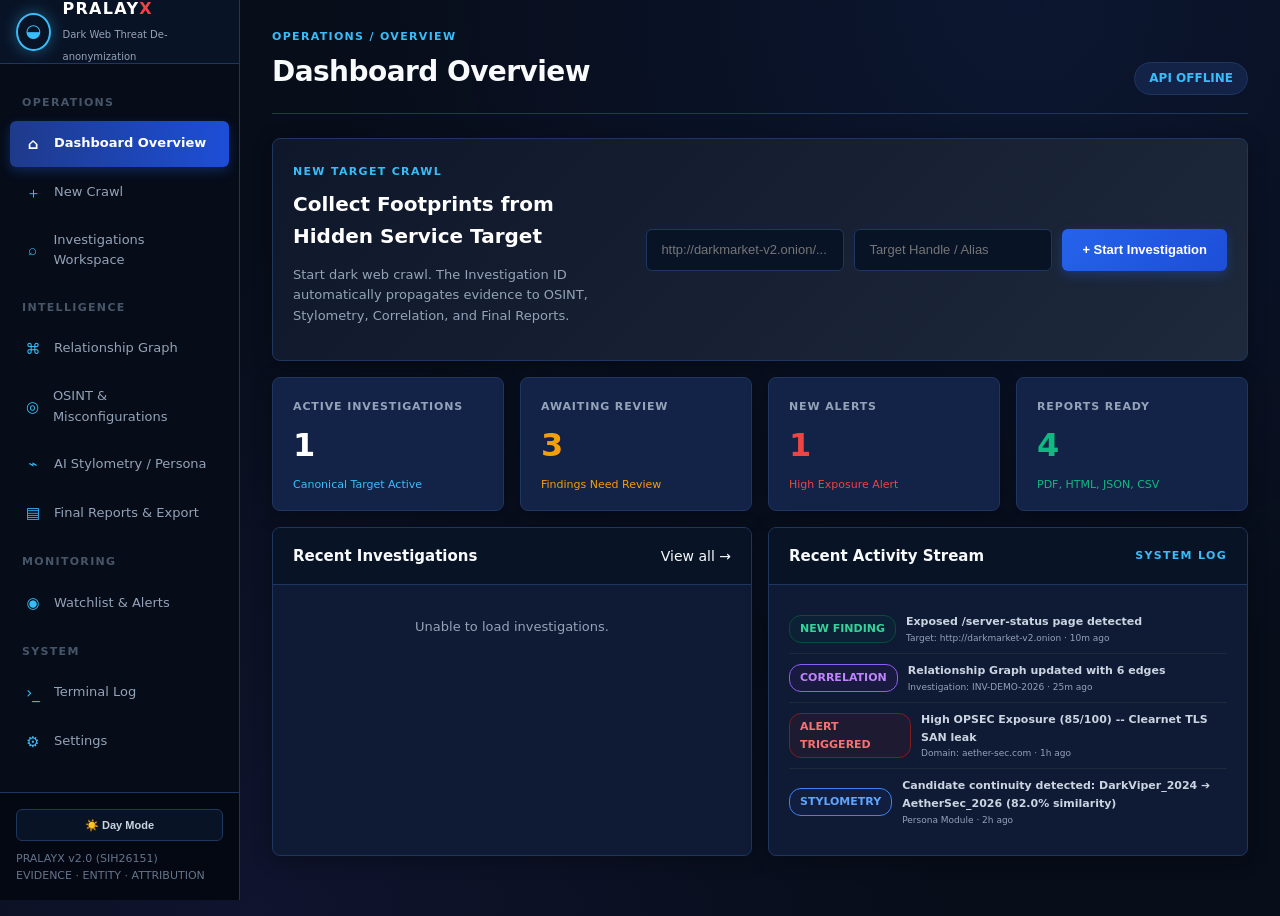
==== commit 52fbdf43: "feat: complete platform features, theme switcher, tor bridge, real-time timers & comprehensive docs" ====
--- a/web/index.html
+++ b/web/index.html
@@ -1,5 +1,140 @@
-<!doctype html><html lang="en"><head><meta charset="utf-8"><meta name="viewport" content="width=device-width,initial-scale=1"><title>PRALAYX</title><link rel="stylesheet" href="/web/app.css"></head><body><div class="app"><aside class="sidebar"></aside><main class="main"><header class="top"><div><span class="kicker">INVESTIGATOR CONSOLE / OPERATIONS</span><h1>Dashboard</h1></div><span id="api-status" class="case-chip">API CHECKING</span></header>
-<section class="panel panel-pad hero"><div><span class="kicker">NEW INVESTIGATION</span><h2>Collect evidence from a target</h2><p>Start a crawler investigation. The same investigation ID follows the evidence through OSINT, persona analysis, correlation, monitoring and report generation.</p></div><form id="crawl-form" class="form"><input class="input" id="crawl-url" type="url" placeholder="http://example.onion/..." required><input class="input" id="crawl-username" placeholder="Actor / username"><button class="btn">Start Crawl</button></form></section>
-<section class="grid g4 section"><div class="panel metric"><label>Investigations</label><strong id="stat-investigations">—</strong></div><div class="panel metric"><label>Tracked actors</label><strong id="stat-actors">—</strong></div><div class="panel metric"><label>Open alerts</label><strong id="stat-alerts">—</strong></div><div class="panel metric"><label>Report artifacts</label><strong id="stat-reports">—</strong></div></section>
-<section class="panel section"><div class="section-title panel-pad"><h2>Recent investigations</h2><a class="source" href="/web/investigations.html">View all →</a></div><div id="recent-investigations"></div></section>
-<section id="live-session" class="panel panel-pad section hidden"></section></main></div><script src="/web/app.js"></script></body></html>+<!doctype html>
+<html lang="en">
+<head>
+  <meta charset="utf-8">
+  <meta name="viewport" content="width=device-width,initial-scale=1">
+  <title>PRALAYX -- Dashboard Overview</title>
+  <link rel="stylesheet" href="/web/app.css">
+</head>
+<body>
+  <div class="app">
+    <aside class="sidebar">
+      <div class="brand">
+        <div class="logo-mark">◒</div>
+        <div>
+          <div class="logo-name">PRALAY<em>X</em></div>
+          <span class="logo-sub">Dark Web Threat De-anonymization</span>
+        </div>
+      </div>
+      <nav class="nav">
+        <div class="nav-title">OPERATIONS</div>
+        <a data-page="dashboard" href="/web/index.html"><span class="nav-ico">⌂</span>Dashboard Overview</a>
+        <a data-page="crawl" href="/web/crawl.html"><span class="nav-ico">＋</span>New Crawl</a>
+        <a data-page="investigations" href="/web/investigations.html"><span class="nav-ico">⌕</span>Investigations Workspace</a>
+        <div class="nav-title">INTELLIGENCE</div>
+        <a data-page="correlation" href="/web/correlation.html"><span class="nav-ico">⌘</span>Relationship Graph</a>
+        <a data-page="osint" href="/web/osint.html"><span class="nav-ico">◎</span>OSINT & Misconfigurations</a>
+        <a data-page="analysis" href="/web/analysis.html"><span class="nav-ico">⌁</span>AI Stylometry / Persona</a>
+        <a data-page="reports" href="/web/reports.html"><span class="nav-ico">▤</span>Final Reports & Export</a>
+        <div class="nav-title">MONITORING</div>
+        <a data-page="monitoring" href="/web/monitoring.html"><span class="nav-ico">◉</span>Watchlist & Alerts</a>
+        <div class="nav-title">SYSTEM</div>
+        <a data-page="terminal" href="/web/terminal.html"><span class="nav-ico">›_</span>Terminal Log</a>
+        <a data-page="settings" href="/web/settings.html"><span class="nav-ico">⚙</span>Settings</a>
+      </nav>
+      <div class="sidebar-foot">
+        <button id="btn-toggle-theme" type="button" class="btn ghost" style="width:100%;margin-bottom:10px;font-size:11px;height:32px;display:flex;align-items:center;justify-content:center;gap:6px">☀️ Day Mode</button>
+        <div>PRALAYX v2.0 (SIH26151)<br>EVIDENCE · ENTITY · ATTRIBUTION</div>
+      </div>
+    </aside>
+    <main class="main">
+      <header class="top">
+        <div>
+          <span class="kicker">OPERATIONS / OVERVIEW</span>
+          <h1>Dashboard Overview</h1>
+        </div>
+        <span id="api-status" class="case-chip">API CHECKING</span>
+      </header>
+
+      <!-- Quick Investigation Launch -->
+      <section class="panel panel-pad hero section" style="background:linear-gradient(135deg, #0f172a, #1e293b);margin-bottom:16px">
+        <div>
+          <span class="kicker" style="color:#38bdf8">NEW TARGET CRAWL</span>
+          <h2>Collect Footprints from Hidden Service Target</h2>
+          <p>Start dark web crawl. The Investigation ID automatically propagates evidence to OSINT, Stylometry, Correlation, and Final Reports.</p>
+        </div>
+        <form id="crawl-form" class="form">
+          <input class="input" id="crawl-url" type="url" placeholder="http://darkmarket-v2.onion/..." required>
+          <input class="input" id="crawl-username" placeholder="Target Handle / Alias">
+          <button class="btn">+ Start Investigation</button>
+        </form>
+      </section>
+
+      <!-- 4 Top Metric Cards -->
+      <section class="grid g4 section" style="margin-bottom:16px">
+        <div class="panel metric">
+          <label>Active Investigations</label>
+          <strong id="stat-investigations">1</strong>
+          <small style="color:#38bdf8">Canonical Target Active</small>
+        </div>
+        <div class="panel metric">
+          <label>Awaiting Review</label>
+          <strong style="color:#f59e0b">3</strong>
+          <small style="color:#f59e0b">Findings Need Review</small>
+        </div>
+        <div class="panel metric">
+          <label>New Alerts</label>
+          <strong style="color:#ef4444">1</strong>
+          <small style="color:#ef4444">High Exposure Alert</small>
+        </div>
+        <div class="panel metric">
+          <label>Reports Ready</label>
+          <strong style="color:#10b981">4</strong>
+          <small style="color:#10b981">PDF, HTML, JSON, CSV</small>
+        </div>
+      </section>
+
+      <!-- Recent Investigations Table & Activity Split Grid -->
+      <div class="grid g2 section">
+        <section class="panel">
+          <div class="section-title panel-pad">
+            <h2>Recent Investigations</h2>
+            <a class="source" href="/web/investigations.html">View all →</a>
+          </div>
+          <div id="recent-investigations"></div>
+        </section>
+
+        <section class="panel">
+          <div class="section-title panel-pad">
+            <h2>Recent Activity Stream</h2>
+            <span class="kicker">SYSTEM LOG</span>
+          </div>
+          <div id="recent-activity" class="panel-pad" style="font-size:11px;color:#cbd5e1">
+            <div style="padding:8px 0;border-bottom:1px solid #1e293b;display:flex;gap:10px;align-items:center">
+              <span class="tag green">NEW FINDING</span>
+              <div>
+                <strong>Exposed /server-status page detected</strong>
+                <div style="font-size:9px;color:#94a3b8">Target: http://darkmarket-v2.onion · 10m ago</div>
+              </div>
+            </div>
+            <div style="padding:8px 0;border-bottom:1px solid #1e293b;display:flex;gap:10px;align-items:center">
+              <span class="tag purple" style="border-color:#8b5cf6;color:#c084fc">CORRELATION</span>
+              <div>
+                <strong>Relationship Graph updated with 6 edges</strong>
+                <div style="font-size:9px;color:#94a3b8">Investigation: INV-DEMO-2026 · 25m ago</div>
+              </div>
+            </div>
+            <div style="padding:8px 0;border-bottom:1px solid #1e293b;display:flex;gap:10px;align-items:center">
+              <span class="tag red">ALERT TRIGGERED</span>
+              <div>
+                <strong>High OPSEC Exposure (85/100) -- Clearnet TLS SAN leak</strong>
+                <div style="font-size:9px;color:#94a3b8">Domain: aether-sec.com · 1h ago</div>
+              </div>
+            </div>
+            <div style="padding:8px 0;display:flex;gap:10px;align-items:center">
+              <span class="tag blue" style="border-color:#3b82f6;color:#60a5fa">STYLOMETRY</span>
+              <div>
+                <strong>Candidate continuity detected: DarkViper_2024 ➔ AetherSec_2026 (82.0% similarity)</strong>
+                <div style="font-size:9px;color:#94a3b8">Persona Module · 2h ago</div>
+              </div>
+            </div>
+          </div>
+        </section>
+      </div>
+
+      <section id="live-session" class="panel panel-pad section hidden"></section>
+    </main>
+  </div>
+  <script src="/web/app.js"></script>
+</body>
+</html>
--- a/web/app.css
+++ b/web/app.css
@@ -1,43 +1,648 @@
-
-:root{
- --bg:#020914;--panel:#061321;--panel2:#081a2a;--line:#12334d;--line2:#174765;
- --text:#dcecf9;--muted:#7390a8;--cyan:#35a9f4;--cyan2:#69c4ff;
- --red:#a51f34;--red2:#ed4058;--green:#37c98d;--amber:#d8a642;
- --blue:#438dff;--purple:#946cff;
-}
-*{box-sizing:border-box}html,body{margin:0;min-height:100%;background:
-radial-gradient(circle at 72% -10%,#0b2439 0,#020914 38%,#01060c 100%);
-color:var(--text);font:13px/1.45 Inter,system-ui,-apple-system,"Segoe UI",sans-serif}
-body:before{content:"";position:fixed;inset:0;pointer-events:none;opacity:.12;
-background-image:linear-gradient(#3e86ad18 1px,transparent 1px),linear-gradient(90deg,#3e86ad18 1px,transparent 1px);background-size:42px 42px}
-a{color:inherit;text-decoration:none}.app{min-height:100vh}
-.sidebar{position:fixed;left:0;top:0;bottom:0;width:188px;background:linear-gradient(180deg,#03111d,#020913);
-border-right:1px solid #12334d;z-index:20;display:flex;flex-direction:column}
-.brand{height:56px;border-bottom:1px solid #12334d;display:flex;align-items:center;gap:9px;padding:0 14px}
-.logo-mark{width:34px;height:34px;border:1px solid #2d92d0;border-radius:50%;display:grid;place-items:center;color:#72c7ff;
-box-shadow:0 0 18px #197db333}.logo-name{font-weight:800;letter-spacing:.11em;font-size:14px}.logo-name em{color:var(--red2);font-style:normal}
-.logo-sub{font-size:8px;color:#4f7591;display:block}.nav{padding:10px 7px;overflow:auto}.nav-title{font-size:8px;color:#3f617a;letter-spacing:.16em;padding:12px 10px 5px}
-.nav a{display:flex;align-items:center;gap:9px;padding:9px 10px;margin:2px 0;border-left:2px solid transparent;color:#7895ab;font-size:10px;border-radius:3px}
-.nav a:hover{background:#071b2a;color:#d6ebf8}.nav a.active{background:linear-gradient(90deg,#34111b,#091c2d);color:#f3f8fc;border-left-color:var(--red2);box-shadow:inset 0 0 22px #0a274055}
-.nav-ico{width:14px;color:#6baed7;text-align:center}.nav a.active .nav-ico{color:#ff6577}
-.sidebar-foot{margin-top:auto;border-top:1px solid #12334d;padding:12px;color:#42637b;font-size:8px;letter-spacing:.12em}
-.main{margin-left:188px;min-height:100vh;max-width:1540px;padding:18px 20px 45px;margin-right:auto}
-.top{display:flex;justify-content:space-between;align-items:end;border-bottom:1px solid #0e2a42;padding-bottom:13px;margin-bottom:14px}
-.top h1{font-size:24px;margin:2px 0 0}.kicker{font-size:8px;letter-spacing:.16em;color:#4d7898}.case-chip{border:1px solid #214862;background:#061522;color:#7eb9dc;border-radius:12px;padding:5px 9px;font-size:8px}
-.panel{background:linear-gradient(145deg,#061624,#04101b);border:1px solid #123b58;border-radius:4px;box-shadow:inset 0 0 26px #06203844,0 8px 28px #0004}
-.panel-pad{padding:13px}.hero{display:grid;grid-template-columns:1fr auto;gap:20px;align-items:center}.hero h2{margin:4px 0;font-size:16px}.hero p,.muted{color:var(--muted);font-size:10px}.form{display:grid;grid-template-columns:250px 190px 110px;gap:7px}.input,.select{height:34px;background:#04101a;border:1px solid #17415e;border-radius:3px;color:#dcecf9;padding:0 9px;outline:none;font-size:10px}.input:focus,.select:focus{border-color:#338dc4;box-shadow:0 0 0 2px #2c8ac51a}
-.btn{height:34px;border:1px solid #ee4b60;border-radius:3px;background:linear-gradient(180deg,#d9364d,#9e1d31);color:white;font-size:10px;font-weight:700;cursor:pointer;padding:0 13px}.btn.ghost{background:#061522;border-color:#1b4965;color:#a6c8dc}
-.grid{display:grid;gap:10px}.g2{grid-template-columns:1fr 1fr}.g3{grid-template-columns:repeat(3,1fr)}.g4{grid-template-columns:repeat(4,1fr)}.section{margin-top:10px}
-.metric{padding:11px 13px;min-height:68px}.metric label{display:block;color:#6d8ba3;font-size:9px}.metric strong{display:block;font-size:20px;margin-top:2px}.metric small{color:#53738c;font-size:8px}
-.section-title{display:flex;justify-content:space-between;align-items:center;border-bottom:1px solid #12334d}.section-title h2{font-size:11px;margin:0}.section-title span,.section-title .source{font-size:8px;color:#61829a}
-.table{width:100%;border-collapse:collapse}.table th{font-size:8px;color:#54748d;text-align:left;font-weight:500;padding:8px;border-bottom:1px solid #12334d}.table td{font-size:9px;color:#a7bfd0;padding:9px 8px;border-bottom:1px solid #0e2b3f}.table tr:hover td{background:#071b2a}.table td:first-child{color:#d1e7f5}
-.row{display:flex;justify-content:space-between;gap:12px;align-items:center;padding:9px 11px;border-bottom:1px solid #103048}.row:last-child{border-bottom:0}.row-main{min-width:0}.row-main strong{display:block;font-size:9px}.row-main span{display:block;color:#608199;font-size:8px;margin-top:2px}.tag{border:1px solid #28506b;border-radius:9px;padding:2px 6px;font-size:8px;color:#76b9df}.tag.red{border-color:#7b2938;color:#ff6476}.tag.green{border-color:#27654f;color:#4ed89b}.tag.amber{border-color:#654d20;color:#dfad4b}
-.status{display:inline-flex;border:1px solid #28506b;border-radius:10px;padding:3px 7px;font-size:8px;color:#76b9df}.status.COMPLETED{border-color:#27654f;color:#4ed89b}.status.RUNNING,.status.CRAWLING{border-color:#684f20;color:#dfad4b}.status.ERROR{border-color:#7b2938;color:#ff6476}.status.NO_RESULTS{color:#8299aa}.status.NOT_RUN,.status.MISSING_CONFIG{border-color:#684f20;color:#dfad4b}
-.notice{border:1px dashed #1a4662;color:#7190a8;background:#04111b;padding:10px;border-radius:3px;font-size:9px}
-.empty{padding:24px;text-align:center;color:#55748c;font-size:9px}.hidden{display:none!important}
-.tabs{display:flex;gap:2px;border-bottom:1px solid #12334d}.tabs a{padding:9px 11px;color:#66869d;font-size:9px;border-bottom:2px solid transparent}.tabs a.active{color:#e3f0fb;border-color:var(--red2)}
-.filters{display:flex;gap:7px}.filters .input{flex:1}
-.finding{display:grid;grid-template-columns:100px 1fr 85px;gap:9px;padding:9px 11px;border-bottom:1px solid #103048;font-size:9px}.finding .type{color:#63839b}.finding .value{font:9px ui-monospace;color:#b9d8eb;overflow:hidden;text-overflow:ellipsis}.finding .conf{text-align:right;color:#70b6df}
-.terminal{background:#02070b;border:1px solid #153c56;box-shadow:inset 0 0 45px #03111d}.terminal-head{height:36px;padding:0 11px;border-bottom:1px solid #15344a;display:flex;justify-content:space-between;align-items:center}.terminal-head .status{color:#ff6174;border-color:#7b2938}.terminal-body{padding:11px;min-height:220px;max-height:420px;overflow:auto;color:#8bc4ed;font:9px/1.7 ui-monospace,SFMono-Regular,Consolas,monospace;white-space:pre-wrap}.terminal-line.success{color:#4bd799}.terminal-line.warn{color:#e6ae4e}.terminal-line.info{color:#79b7df}.terminal-empty{text-align:center;padding:35px;color:#4c6c83}.progress{height:2px;background:#0e2434}.progress i{display:block;height:100%;width:45%;background:var(--red2);animation:scan 1.4s linear infinite}@keyframes scan{to{transform:translateX(220%)}}
-@media(max-width:1050px){.hero{grid-template-columns:1fr}.form{grid-template-columns:1fr}.g4,.g3{grid-template-columns:1fr 1fr}}
-@media(max-width:720px){.sidebar{position:static;width:100%;height:auto}.main{margin-left:0;padding:12px}.nav{display:flex;overflow:auto}.nav-title{display:none}.sidebar-foot{display:none}.top{align-items:center}.g2,.g3,.g4{grid-template-columns:1fr}.hero{display:block}.form{margin-top:12px}.filters{display:grid}}
+/* PRALAYX High-Contrast Cyber Dark Theme -- Large, Clear Fonts & Modern Layout */
+
+:root {
+  --bg-dark: #070d19;
+  --bg-main: #0b1329;
+  --panel-bg: #0f1a35;
+  --panel-card: #132247;
+  --border-line: #1e3660;
+  --border-glow: #2563eb;
+  
+  --text-main: #f8fafc;
+  --text-muted: #94a3b8;
+  --text-sub: #cbd5e1;
+  
+  --cyan: #38bdf8;
+  --blue: #3b82f6;
+  --green: #10b981;
+  --red: #ef4444;
+  --amber: #f59e0b;
+  --purple: #a855f7;
+}
+
+[data-theme="light"] {
+  --bg-dark: #f8fafc;
+  --bg-main: #f1f5f9;
+  --panel-bg: #ffffff;
+  --panel-card: #ffffff;
+  --border-line: #cbd5e1;
+  --border-glow: #2563eb;
+  
+  --text-main: #0f172a;
+  --text-muted: #64748b;
+  --text-sub: #334155;
+  
+  --cyan: #0284c7;
+  --blue: #2563eb;
+  --green: #059669;
+  --red: #dc2626;
+  --amber: #d97706;
+  --purple: #7e22ce;
+}
+
+[data-theme="light"] html, [data-theme="light"] body {
+  background-color: #f8fafc;
+  background-image: 
+    radial-gradient(circle at 80% 0%, #e0f2fe 0%, transparent 50%),
+    radial-gradient(circle at 20% 100%, #e0e7ff 0%, transparent 50%);
+  color: #0f172a;
+}
+
+[data-theme="light"] .sidebar {
+  background: #ffffff !important;
+  border-right-color: #cbd5e1 !important;
+}
+
+[data-theme="light"] .brand {
+  background: #f1f5f9 !important;
+  border-bottom-color: #cbd5e1 !important;
+}
+
+[data-theme="light"] .logo-name {
+  color: #0f172a !important;
+}
+
+[data-theme="light"] .nav-title {
+  color: #475569 !important;
+}
+
+[data-theme="light"] .nav a {
+  color: #334155 !important;
+}
+
+[data-theme="light"] .nav a:hover {
+  background: #e2e8f0 !important;
+  color: #0f172a !important;
+}
+
+[data-theme="light"] .sidebar-foot {
+  background: #f1f5f9 !important;
+  border-top-color: #cbd5e1 !important;
+  color: #64748b !important;
+}
+
+[data-theme="light"] .panel {
+  background: #ffffff !important;
+  border-color: #cbd5e1 !important;
+  box-shadow: 0 2px 8px rgba(0,0,0,0.05) !important;
+}
+
+[data-theme="light"] .table th {
+  background: #f1f5f9 !important;
+  color: #334155 !important;
+  border-bottom-color: #cbd5e1 !important;
+}
+
+[data-theme="light"] .table td {
+  border-bottom-color: #e2e8f0 !important;
+  color: #0f172a !important;
+}
+
+[data-theme="light"] .input, [data-theme="light"] select {
+  background: #ffffff !important;
+  border-color: #cbd5e1 !important;
+  color: #0f172a !important;
+}
+
+[data-theme="light"] div[style*="background:#091326"],
+[data-theme="light"] div[style*="background:#0f172a"] {
+  background: #f8fafc !important;
+  border-color: #cbd5e1 !important;
+}
+
+[data-theme="light"] strong[style*="color:#f8fafc"] {
+  color: #0f172a !important;
+}
+
+* { box-sizing: border-box; }
+
+html, body {
+  margin: 0;
+  padding: 0;
+  min-height: 100vh;
+  background-color: var(--bg-dark);
+  background-image: 
+    radial-gradient(circle at 80% 0%, #1e3a8a33 0%, transparent 50%),
+    radial-gradient(circle at 20% 100%, #312e8133 0%, transparent 50%);
+  color: var(--text-main);
+  font-family: Inter, system-ui, -apple-system, "Segoe UI", Roboto, sans-serif;
+  font-size: 14px;
+  line-height: 1.6;
+}
+
+a { color: inherit; text-decoration: none; }
+
+/* Sidebar Navigation */
+.sidebar {
+  position: fixed;
+  left: 0; top: 0; bottom: 0;
+  width: 240px;
+  height: 100vh;
+  max-height: 100vh;
+  background: #060c18;
+  border-right: 1px solid var(--border-line);
+  z-index: 500;
+  display: flex;
+  flex-direction: column;
+  overflow: hidden;
+}
+
+.brand {
+  height: 64px;
+  padding: 0 16px;
+  display: flex;
+  align-items: center;
+  gap: 12px;
+  border-bottom: 1px solid var(--border-line);
+  background: #091326;
+}
+
+.logo-mark {
+  width: 38px;
+  height: 38px;
+  border-radius: 50%;
+  border: 2px solid var(--cyan);
+  display: grid;
+  place-items: center;
+  font-size: 18px;
+  color: var(--cyan);
+  box-shadow: 0 0 15px rgba(56, 189, 248, 0.4);
+}
+
+.logo-name {
+  font-size: 16px;
+  font-weight: 800;
+  letter-spacing: 0.08em;
+  color: #fff;
+}
+
+.logo-name em { color: var(--red); font-style: normal; }
+
+.logo-sub {
+  font-size: 10px;
+  color: var(--text-muted);
+  font-weight: 500;
+}
+
+.nav { padding: 16px 10px; overflow-y: auto; flex: 1; }
+
+.nav-title {
+  font-size: 11px;
+  font-weight: 700;
+  color: #475569;
+  letter-spacing: 0.12em;
+  padding: 14px 12px 6px;
+}
+
+.nav a {
+  display: flex;
+  align-items: center;
+  gap: 12px;
+  padding: 11px 14px;
+  margin: 3px 0;
+  border-radius: 6px;
+  color: #94a3b8;
+  font-size: 13px;
+  font-weight: 500;
+  transition: all 0.2s ease;
+}
+
+.nav a:hover {
+  background: #111e38;
+  color: #f8fafc;
+}
+
+.nav a.active {
+  background: linear-gradient(90deg, #1e3a8a, #1d4ed8);
+  color: #ffffff;
+  font-weight: 700;
+  box-shadow: 0 4px 12px rgba(37, 99, 235, 0.3);
+}
+
+.nav-ico { width: 18px; text-align: center; font-size: 15px; color: var(--cyan); }
+.nav a.active .nav-ico { color: #fff; }
+
+.sidebar-foot {
+  padding: 16px;
+  border-top: 1px solid var(--border-line);
+  font-size: 11px;
+  color: #64748b;
+  line-height: 1.5;
+  background: #040812;
+}
+
+/* Main Workspace Container */
+.main {
+  margin-left: 240px;
+  padding: 24px 32px 60px;
+  min-height: 100vh;
+}
+
+/* Top Header Bar */
+.top {
+  display: flex;
+  justify-content: space-between;
+  align-items: flex-end;
+  border-bottom: 1px solid var(--border-line);
+  padding-bottom: 18px;
+  margin-bottom: 24px;
+}
+
+.top h1 {
+  margin: 4px 0 0 0;
+  font-size: 28px;
+  font-weight: 800;
+  color: #f8fafc;
+  letter-spacing: -0.02em;
+}
+
+.kicker {
+  font-size: 11px;
+  font-weight: 700;
+  letter-spacing: 0.12em;
+  color: var(--cyan);
+  text-transform: uppercase;
+}
+
+.case-chip {
+  border: 1px solid var(--border-line);
+  background: var(--panel-card);
+  color: var(--cyan);
+  border-radius: 20px;
+  padding: 6px 14px;
+  font-size: 12px;
+  font-weight: 600;
+}
+
+/* Panel & Cards Styling */
+.panel {
+  background: var(--panel-bg);
+  border: 1px solid var(--border-line);
+  border-radius: 8px;
+  box-shadow: 0 4px 20px rgba(0, 0, 0, 0.3);
+  overflow: hidden;
+}
+
+.panel-pad { padding: 20px; }
+
+.hero {
+  display: grid;
+  grid-template-columns: 1fr auto;
+  gap: 24px;
+  align-items: center;
+}
+
+.hero h2 { margin: 6px 0; font-size: 20px; color: #fff; font-weight: 700; }
+.hero p, .muted { color: var(--text-muted); font-size: 13px; }
+
+/* Forms & Inputs */
+.form {
+  display: flex;
+  gap: 10px;
+  align-items: center;
+}
+
+.input, .select {
+  height: 42px;
+  background: #091326;
+  border: 1px solid var(--border-line);
+  border-radius: 6px;
+  color: var(--text-main);
+  padding: 0 14px;
+  font-size: 13px;
+  outline: none;
+  transition: border 0.2s;
+}
+
+.input:focus, .select:focus {
+  border-color: var(--cyan);
+  box-shadow: 0 0 0 3px rgba(56, 189, 248, 0.2);
+}
+
+.btn {
+  height: 42px;
+  padding: 0 20px;
+  border-radius: 6px;
+  border: none;
+  background: linear-gradient(135deg, #2563eb, #1d4ed8);
+  color: #fff;
+  font-size: 13px;
+  font-weight: 700;
+  cursor: pointer;
+  display: inline-flex;
+  align-items: center;
+  justify-content: center;
+  gap: 8px;
+  transition: transform 0.1s, box-shadow 0.2s;
+  box-shadow: 0 4px 12px rgba(37, 99, 235, 0.3);
+}
+
+.btn:hover { transform: translateY(-1px); box-shadow: 0 6px 16px rgba(37, 99, 235, 0.4); }
+.btn.ghost { background: #091326; border: 1px solid var(--border-line); color: var(--text-sub); box-shadow: none; }
+.btn.ghost:hover { background: #132247; color: #fff; }
+
+/* Layout Grids */
+.grid { display: grid; gap: 16px; }
+.g2 { grid-template-columns: repeat(2, 1fr); }
+.g3 { grid-template-columns: repeat(3, 1fr); }
+.g4 { grid-template-columns: repeat(4, 1fr); }
+.section { margin-top: 16px; }
+
+/* Metric Display Cards */
+.metric {
+  background: var(--panel-card);
+  border: 1px solid var(--border-line);
+  border-radius: 8px;
+  padding: 16px 20px;
+}
+
+.metric label {
+  font-size: 11px;
+  font-weight: 700;
+  color: var(--text-muted);
+  text-transform: uppercase;
+  letter-spacing: 0.08em;
+}
+
+.metric strong {
+  font-size: 32px;
+  font-weight: 800;
+  color: #fff;
+  margin-top: 4px;
+  display: block;
+}
+
+.metric small { font-size: 11px; color: var(--text-muted); }
+
+/* Section Header Bar inside Panels */
+.section-title {
+  display: flex;
+  justify-content: space-between;
+  align-items: center;
+  padding: 16px 20px;
+  background: #091326;
+  border-bottom: 1px solid var(--border-line);
+}
+
+.section-title h2 {
+  font-size: 15px;
+  font-weight: 700;
+  margin: 0;
+  color: #f8fafc;
+}
+
+/* Tables with Large Clear Fonts */
+.table {
+  width: 100%;
+  border-collapse: collapse;
+}
+
+.table th {
+  font-size: 11px;
+  font-weight: 700;
+  color: var(--text-muted);
+  text-transform: uppercase;
+  letter-spacing: 0.08em;
+  text-align: left;
+  padding: 12px 16px;
+  background: #091326;
+  border-bottom: 1px solid var(--border-line);
+}
+
+.table td {
+  font-size: 13px;
+  color: var(--text-sub);
+  padding: 14px 16px;
+  border-bottom: 1px solid #132247;
+}
+
+.table tr:hover td { background: #132247; }
+.table td:first-child { color: #fff; font-weight: 600; }
+
+/* Status Badges & Chips */
+.tag {
+  display: inline-flex;
+  align-items: center;
+  padding: 4px 10px;
+  border-radius: 12px;
+  font-size: 11px;
+  font-weight: 700;
+  border: 1px solid var(--border-line);
+  color: var(--cyan);
+}
+
+.tag.red { border-color: #7f1d1d; background: #7f1d1d22; color: #f87171; }
+.tag.green { border-color: #064e3b; background: #064e3b22; color: #34d399; }
+.tag.amber { border-color: #78350f; background: #78350f22; color: #fbbf24; }
+.tag.purple { border-color: #581c87; background: #581c8722; color: #c084fc; }
+.tag.blue { border-color: #1e3a8a; background: #1e3a8a22; color: #60a5fa; }
+
+.status {
+  display: inline-flex;
+  padding: 4px 12px;
+  border-radius: 12px;
+  font-size: 11px;
+  font-weight: 700;
+  border: 1px solid var(--border-line);
+}
+
+.status.COMPLETED, .status.ONLINE { border-color: #059669; background: #05966922; color: #34d399; }
+.status.RUNNING, .status.IN_PROGRESS { border-color: #d97706; background: #d9770622; color: #fbbf24; }
+.status.ERROR, .status.HIGH { border-color: #dc2626; background: #dc262622; color: #f87171; }
+
+.notice {
+  padding: 14px 18px;
+  background: #091326;
+  border: 1px dashed var(--border-line);
+  border-radius: 6px;
+  font-size: 13px;
+  color: var(--text-muted);
+}
+
+.empty { padding: 32px; text-align: center; color: var(--text-muted); font-size: 13px; }
+.hidden { display: none !important; }
+
+/* Tabs Bar */
+.tabs {
+  display: flex;
+  gap: 8px;
+  border-bottom: 1px solid var(--border-line);
+}
+
+.tabs a {
+  padding: 12px 18px;
+  font-size: 13px;
+  font-weight: 600;
+  color: var(--text-muted);
+  border-bottom: 2px solid transparent;
+}
+
+.tabs a.active {
+  color: #fff;
+  border-bottom-color: var(--cyan);
+}
+
+/* Terminal & Log Stream */
+.terminal {
+  background: #030712;
+  border: 1px solid var(--border-line);
+  border-radius: 8px;
+}
+
+.terminal-head {
+  padding: 12px 16px;
+  border-bottom: 1px solid var(--border-line);
+  display: flex;
+  justify-content: space-between;
+  align-items: center;
+}
+
+.terminal-body {
+  padding: 16px;
+  min-height: 240px;
+  max-height: 440px;
+  overflow-y: auto;
+  font-family: ui-monospace, SFMono-Regular, Consolas, monospace;
+  font-size: 12px;
+  line-height: 1.8;
+  color: #38bdf8;
+}
+
+.terminal-line.success { color: #34d399; }
+.terminal-line.warn { color: #fbbf24; }
+.terminal-line.info { color: #38bdf8; }
+
+@media (max-width: 1100px) {
+  .g4, .g3 { grid-template-columns: repeat(2, 1fr); }
+  .hero { grid-template-columns: 1fr; }
+}
+
+@media (max-width: 768px) {
+  .sidebar { position: static; width: 100%; }
+  .main { margin-left: 0; padding: 16px; }
+  .g2, .g3, .g4 { grid-template-columns: 1fr; }
+}
+
+/* Modal Overlay Backdrop & Popup Card */
+.modal-backdrop {
+  position: fixed;
+  top: 0; left: 0; right: 0; bottom: 0;
+  background: rgba(4, 9, 20, 0.82);
+  backdrop-filter: blur(6px);
+  z-index: 999;
+  display: flex;
+  align-items: center;
+  justify-content: center;
+  padding: 20px;
+  animation: modalFadeIn 0.2s ease-out;
+}
+
+.modal-card {
+  background: #0f1a35;
+  border: 1px solid #1e3660;
+  border-radius: 12px;
+  box-shadow: 0 20px 50px rgba(0, 0, 0, 0.7), 0 0 30px rgba(56, 189, 248, 0.15);
+  width: 100%;
+  max-width: 640px;
+  max-height: 85vh;
+  display: flex;
+  flex-direction: column;
+  overflow: hidden;
+  animation: modalScaleUp 0.25s cubic-bezier(0.16, 1, 0.3, 1);
+}
+
+.modal-header {
+  padding: 16px 20px;
+  background: #132247;
+  border-bottom: 1px solid #1e3660;
+  display: flex;
+  justify-content: space-between;
+  align-items: center;
+}
+
+.modal-title {
+  margin: 0;
+  font-size: 16px;
+  font-weight: 800;
+  color: #f8fafc;
+}
+
+.modal-close {
+  background: transparent;
+  border: none;
+  color: #94a3b8;
+  font-size: 20px;
+  font-weight: bold;
+  cursor: pointer;
+  width: 32px;
+  height: 32px;
+  border-radius: 6px;
+  display: grid;
+  place-items: center;
+  transition: all 0.2s;
+}
+
+.modal-close:hover {
+  background: #1e293b;
+  color: #f87171;
+}
+
+.modal-body {
+  padding: 20px;
+  overflow-y: auto;
+  font-size: 13px;
+  color: #cbd5e1;
+}
+
+.modal-footer {
+  padding: 14px 20px;
+  background: #091326;
+  border-top: 1px solid #1e3660;
+  display: flex;
+  justify-content: flex-end;
+  gap: 10px;
+}
+
+/* Floating Zoom Control Bar */
+.zoom-controls {
+  position: absolute;
+  top: 14px;
+  right: 14px;
+  display: flex;
+  gap: 6px;
+  background: #0f172a;
+  border: 1px solid #1e293b;
+  padding: 5px;
+  border-radius: 8px;
+  box-shadow: 0 4px 12px rgba(0,0,0,0.5);
+  z-index: 10;
+}
+
+.zoom-btn {
+  background: #1e293b;
+  color: #f8fafc;
+  border: 1px solid #334155;
+  border-radius: 4px;
+  padding: 4px 10px;
+  font-size: 12px;
+  font-weight: 700;
+  cursor: pointer;
+  transition: all 0.15s ease;
+}
+
+.zoom-btn:hover {
+  background: #2563eb;
+  border-color: #3b82f6;
+  color: #fff;
+}
+
+@keyframes modalFadeIn {
+  from { opacity: 0; }
+  to { opacity: 1; }
+}
+
+@keyframes modalScaleUp {
+  from { opacity: 0; transform: scale(0.94); }
+  to { opacity: 1; transform: scale(1); }
+}
+
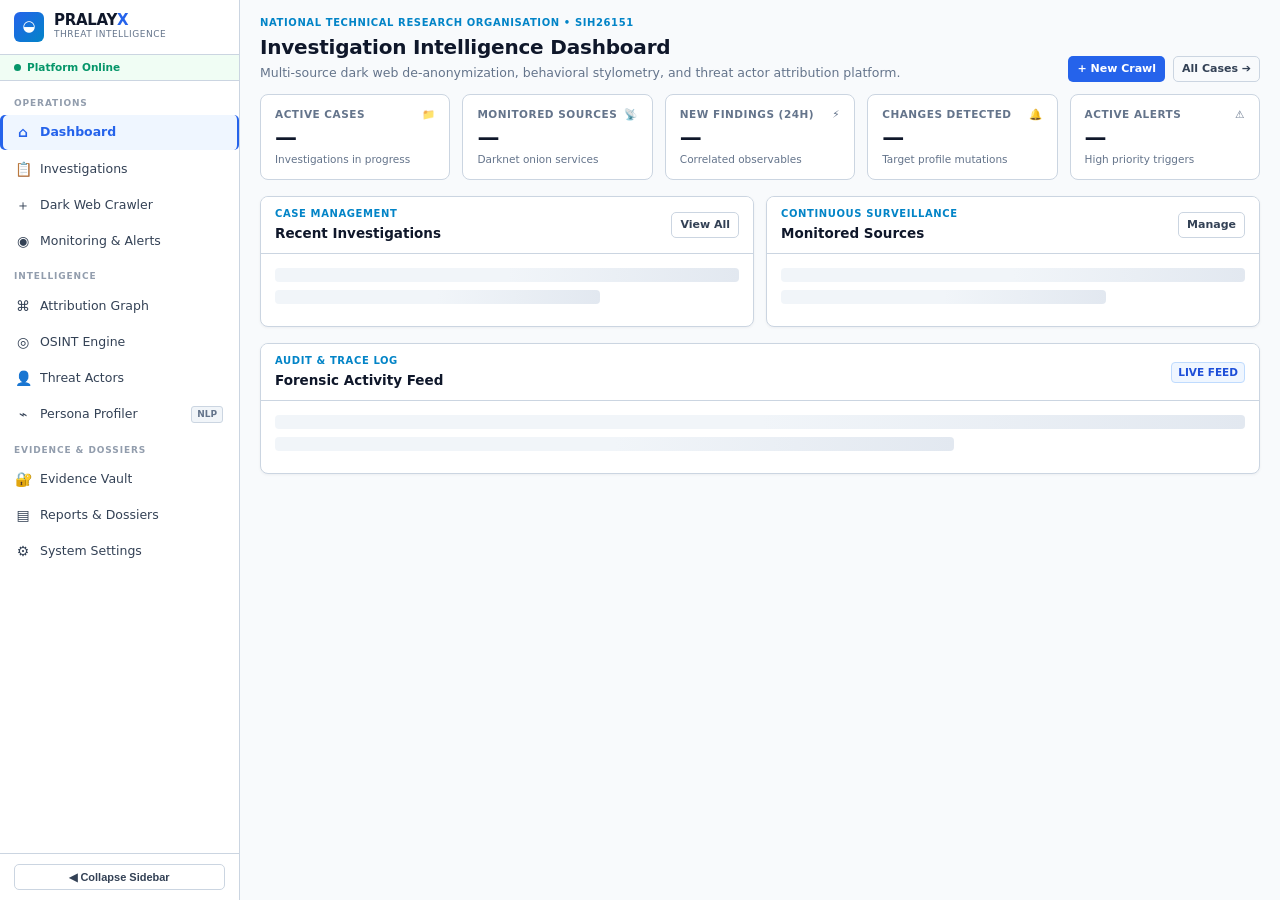
==== commit 64bb0b8e: "feat: PRALAYX platform updates, investigation scoping, threat actor registry & forensic docs" ====
--- a/web/index.html
+++ b/web/index.html
@@ -3,138 +3,97 @@
 <head>
   <meta charset="utf-8">
   <meta name="viewport" content="width=device-width,initial-scale=1">
-  <title>PRALAYX -- Dashboard Overview</title>
+  <title>PRALAYX — Investigation Intelligence Dashboard</title>
   <link rel="stylesheet" href="/web/app.css">
 </head>
 <body>
   <div class="app">
-    <aside class="sidebar">
-      <div class="brand">
-        <div class="logo-mark">◒</div>
+    <aside class="sidebar"><!-- Nav rendered dynamically by app.js --></aside>
+    <main class="main">
+      <div id="investigation-context-root"></div>
+
+      <div class="header-title" style="display:flex;justify-content:space-between;align-items:flex-end">
         <div>
-          <div class="logo-name">PRALAY<em>X</em></div>
-          <span class="logo-sub">Dark Web Threat De-anonymization</span>
+          <span class="kicker">NATIONAL TECHNICAL RESEARCH ORGANISATION • SIH26151</span>
+          <h1>Investigation Intelligence Dashboard</h1>
+          <p>Multi-source dark web de-anonymization, behavioral stylometry, and threat actor attribution platform.</p>
+        </div>
+        <div style="display:flex;gap:8px">
+          <a class="btn primary sm" href="/web/crawl.html">+ New Crawl</a>
+          <a class="btn ghost sm" href="/web/investigations.html">All Cases ➔</a>
         </div>
       </div>
-      <nav class="nav">
-        <div class="nav-title">OPERATIONS</div>
-        <a data-page="dashboard" href="/web/index.html"><span class="nav-ico">⌂</span>Dashboard Overview</a>
-        <a data-page="crawl" href="/web/crawl.html"><span class="nav-ico">＋</span>New Crawl</a>
-        <a data-page="investigations" href="/web/investigations.html"><span class="nav-ico">⌕</span>Investigations Workspace</a>
-        <div class="nav-title">INTELLIGENCE</div>
-        <a data-page="correlation" href="/web/correlation.html"><span class="nav-ico">⌘</span>Relationship Graph</a>
-        <a data-page="osint" href="/web/osint.html"><span class="nav-ico">◎</span>OSINT & Misconfigurations</a>
-        <a data-page="analysis" href="/web/analysis.html"><span class="nav-ico">⌁</span>AI Stylometry / Persona</a>
-        <a data-page="reports" href="/web/reports.html"><span class="nav-ico">▤</span>Final Reports & Export</a>
-        <div class="nav-title">MONITORING</div>
-        <a data-page="monitoring" href="/web/monitoring.html"><span class="nav-ico">◉</span>Watchlist & Alerts</a>
-        <div class="nav-title">SYSTEM</div>
-        <a data-page="terminal" href="/web/terminal.html"><span class="nav-ico">›_</span>Terminal Log</a>
-        <a data-page="settings" href="/web/settings.html"><span class="nav-ico">⚙</span>Settings</a>
-      </nav>
-      <div class="sidebar-foot">
-        <button id="btn-toggle-theme" type="button" class="btn ghost" style="width:100%;margin-bottom:10px;font-size:11px;height:32px;display:flex;align-items:center;justify-content:center;gap:6px">☀️ Day Mode</button>
-        <div>PRALAYX v2.0 (SIH26151)<br>EVIDENCE · ENTITY · ATTRIBUTION</div>
-      </div>
-    </aside>
-    <main class="main">
-      <header class="top">
-        <div>
-          <span class="kicker">OPERATIONS / OVERVIEW</span>
-          <h1>Dashboard Overview</h1>
+
+      <!-- Core Metrics Row -->
+      <section class="grid g5" style="margin-bottom:16px">
+        <div class="metric-card">
+          <div class="metric-label"><span>ACTIVE CASES</span><span>📁</span></div>
+          <div class="metric-value" id="stat-active-cases">—</div>
+          <div class="metric-sub">Investigations in progress</div>
         </div>
-        <span id="api-status" class="case-chip">API CHECKING</span>
-      </header>
-
-      <!-- Quick Investigation Launch -->
-      <section class="panel panel-pad hero section" style="background:linear-gradient(135deg, #0f172a, #1e293b);margin-bottom:16px">
-        <div>
-          <span class="kicker" style="color:#38bdf8">NEW TARGET CRAWL</span>
-          <h2>Collect Footprints from Hidden Service Target</h2>
-          <p>Start dark web crawl. The Investigation ID automatically propagates evidence to OSINT, Stylometry, Correlation, and Final Reports.</p>
+        <div class="metric-card">
+          <div class="metric-label"><span>MONITORED SOURCES</span><span>📡</span></div>
+          <div class="metric-value" id="stat-sources-count">—</div>
+          <div class="metric-sub">Darknet onion services</div>
         </div>
-        <form id="crawl-form" class="form">
-          <input class="input" id="crawl-url" type="url" placeholder="http://darkmarket-v2.onion/..." required>
-          <input class="input" id="crawl-username" placeholder="Target Handle / Alias">
-          <button class="btn">+ Start Investigation</button>
-        </form>
-      </section>
-
-      <!-- 4 Top Metric Cards -->
-      <section class="grid g4 section" style="margin-bottom:16px">
-        <div class="panel metric">
-          <label>Active Investigations</label>
-          <strong id="stat-investigations">1</strong>
-          <small style="color:#38bdf8">Canonical Target Active</small>
+        <div class="metric-card">
+          <div class="metric-label"><span>NEW FINDINGS (24H)</span><span>⚡</span></div>
+          <div class="metric-value" id="stat-new-findings">—</div>
+          <div class="metric-sub">Correlated observables</div>
         </div>
-        <div class="panel metric">
-          <label>Awaiting Review</label>
-          <strong style="color:#f59e0b">3</strong>
-          <small style="color:#f59e0b">Findings Need Review</small>
+        <div class="metric-card">
+          <div class="metric-label"><span>CHANGES DETECTED</span><span>🔔</span></div>
+          <div class="metric-value" id="stat-changes-detected">—</div>
+          <div class="metric-sub">Target profile mutations</div>
         </div>
-        <div class="panel metric">
-          <label>New Alerts</label>
-          <strong style="color:#ef4444">1</strong>
-          <small style="color:#ef4444">High Exposure Alert</small>
-        </div>
-        <div class="panel metric">
-          <label>Reports Ready</label>
-          <strong style="color:#10b981">4</strong>
-          <small style="color:#10b981">PDF, HTML, JSON, CSV</small>
+        <div class="metric-card">
+          <div class="metric-label"><span>ACTIVE ALERTS</span><span>⚠️</span></div>
+          <div class="metric-value" id="stat-active-alerts">—</div>
+          <div class="metric-sub">High priority triggers</div>
         </div>
       </section>
 
-      <!-- Recent Investigations Table & Activity Split Grid -->
-      <div class="grid g2 section">
+      <!-- Active Alerts Banner Holder -->
+      <div id="dashboard-alerts" style="margin-bottom:16px"></div>
+
+      <!-- Two-column: Recent Cases & Monitored Sources -->
+      <div class="grid g2" style="margin-bottom:16px">
         <section class="panel">
-          <div class="section-title panel-pad">
-            <h2>Recent Investigations</h2>
-            <a class="source" href="/web/investigations.html">View all →</a>
+          <div class="panel-head">
+            <div><span class="kicker">CASE MANAGEMENT</span><h2>Recent Investigations</h2></div>
+            <a href="/web/investigations.html" class="btn ghost sm">View All</a>
           </div>
-          <div id="recent-investigations"></div>
+          <div id="recent-investigations" class="panel-pad">
+            <div class="skeleton skeleton-line wide"></div>
+            <div class="skeleton skeleton-line med"></div>
+          </div>
         </section>
 
         <section class="panel">
-          <div class="section-title panel-pad">
-            <h2>Recent Activity Stream</h2>
-            <span class="kicker">SYSTEM LOG</span>
+          <div class="panel-head">
+            <div><span class="kicker">CONTINUOUS SURVEILLANCE</span><h2>Monitored Sources</h2></div>
+            <a href="/web/monitoring.html" class="btn ghost sm">Manage</a>
           </div>
-          <div id="recent-activity" class="panel-pad" style="font-size:11px;color:#cbd5e1">
-            <div style="padding:8px 0;border-bottom:1px solid #1e293b;display:flex;gap:10px;align-items:center">
-              <span class="tag green">NEW FINDING</span>
-              <div>
-                <strong>Exposed /server-status page detected</strong>
-                <div style="font-size:9px;color:#94a3b8">Target: http://darkmarket-v2.onion · 10m ago</div>
-              </div>
-            </div>
-            <div style="padding:8px 0;border-bottom:1px solid #1e293b;display:flex;gap:10px;align-items:center">
-              <span class="tag purple" style="border-color:#8b5cf6;color:#c084fc">CORRELATION</span>
-              <div>
-                <strong>Relationship Graph updated with 6 edges</strong>
-                <div style="font-size:9px;color:#94a3b8">Investigation: INV-DEMO-2026 · 25m ago</div>
-              </div>
-            </div>
-            <div style="padding:8px 0;border-bottom:1px solid #1e293b;display:flex;gap:10px;align-items:center">
-              <span class="tag red">ALERT TRIGGERED</span>
-              <div>
-                <strong>High OPSEC Exposure (85/100) -- Clearnet TLS SAN leak</strong>
-                <div style="font-size:9px;color:#94a3b8">Domain: aether-sec.com · 1h ago</div>
-              </div>
-            </div>
-            <div style="padding:8px 0;display:flex;gap:10px;align-items:center">
-              <span class="tag blue" style="border-color:#3b82f6;color:#60a5fa">STYLOMETRY</span>
-              <div>
-                <strong>Candidate continuity detected: DarkViper_2024 ➔ AetherSec_2026 (82.0% similarity)</strong>
-                <div style="font-size:9px;color:#94a3b8">Persona Module · 2h ago</div>
-              </div>
-            </div>
+          <div id="monitored-sources-list" class="panel-pad">
+            <div class="skeleton skeleton-line wide"></div>
+            <div class="skeleton skeleton-line med"></div>
           </div>
         </section>
       </div>
 
-      <section id="live-session" class="panel panel-pad section hidden"></section>
+      <!-- Recent Forensic Activity Feed -->
+      <section class="panel">
+        <div class="panel-head">
+          <div><span class="kicker">AUDIT & TRACE LOG</span><h2>Forensic Activity Feed</h2></div>
+          <span class="badge blue">LIVE FEED</span>
+        </div>
+        <div id="recent-activity" class="panel-pad">
+          <div class="skeleton skeleton-line wide"></div>
+          <div class="skeleton skeleton-line med"></div>
+        </div>
+      </section>
     </main>
   </div>
   <script src="/web/app.js"></script>
 </body>
-</html>+</html>
--- a/web/app.css
+++ b/web/app.css
@@ -1,12 +1,35 @@
-/* PRALAYX High-Contrast Cyber Dark Theme -- Large, Clear Fonts & Modern Layout */
+/* PRALAYX Master Stylesheet -- Clean, Modern, Pixel-Perfect Layout */
 
 :root {
+  --bg-dark: #f8fafc;
+  --bg-main: #f1f5f9;
+  --panel-bg: #ffffff;
+  --panel-card: #ffffff;
+  --border-line: #cbd5e1;
+  --border-subtle: #e2e8f0;
+  
+  --text-main: #0f172a;
+  --text-muted: #64748b;
+  --text-sub: #334155;
+  
+  --cyan: #0284c7;
+  --blue: #2563eb;
+  --green: #059669;
+  --red: #dc2626;
+  --amber: #d97706;
+  --purple: #7e22ce;
+
+  --card-shadow: 0 1px 3px rgba(15, 23, 42, 0.05);
+  --sidebar-width: 240px;
+}
+
+[data-theme="dark"] {
   --bg-dark: #070d19;
   --bg-main: #0b1329;
   --panel-bg: #0f1a35;
   --panel-card: #132247;
   --border-line: #1e3660;
-  --border-glow: #2563eb;
+  --border-subtle: #132247;
   
   --text-main: #f8fafc;
   --text-muted: #94a3b8;
@@ -18,128 +41,48 @@
   --red: #ef4444;
   --amber: #f59e0b;
   --purple: #a855f7;
-}
-
-[data-theme="light"] {
-  --bg-dark: #f8fafc;
-  --bg-main: #f1f5f9;
-  --panel-bg: #ffffff;
-  --panel-card: #ffffff;
-  --border-line: #cbd5e1;
-  --border-glow: #2563eb;
-  
-  --text-main: #0f172a;
-  --text-muted: #64748b;
-  --text-sub: #334155;
-  
-  --cyan: #0284c7;
-  --blue: #2563eb;
-  --green: #059669;
-  --red: #dc2626;
-  --amber: #d97706;
-  --purple: #7e22ce;
-}
-
-[data-theme="light"] html, [data-theme="light"] body {
-  background-color: #f8fafc;
-  background-image: 
-    radial-gradient(circle at 80% 0%, #e0f2fe 0%, transparent 50%),
-    radial-gradient(circle at 20% 100%, #e0e7ff 0%, transparent 50%);
-  color: #0f172a;
-}
-
-[data-theme="light"] .sidebar {
-  background: #ffffff !important;
-  border-right-color: #cbd5e1 !important;
-}
-
-[data-theme="light"] .brand {
-  background: #f1f5f9 !important;
-  border-bottom-color: #cbd5e1 !important;
-}
-
-[data-theme="light"] .logo-name {
-  color: #0f172a !important;
-}
-
-[data-theme="light"] .nav-title {
-  color: #475569 !important;
-}
-
-[data-theme="light"] .nav a {
-  color: #334155 !important;
-}
-
-[data-theme="light"] .nav a:hover {
-  background: #e2e8f0 !important;
-  color: #0f172a !important;
-}
-
-[data-theme="light"] .sidebar-foot {
-  background: #f1f5f9 !important;
-  border-top-color: #cbd5e1 !important;
-  color: #64748b !important;
-}
-
-[data-theme="light"] .panel {
-  background: #ffffff !important;
-  border-color: #cbd5e1 !important;
-  box-shadow: 0 2px 8px rgba(0,0,0,0.05) !important;
-}
-
-[data-theme="light"] .table th {
-  background: #f1f5f9 !important;
-  color: #334155 !important;
-  border-bottom-color: #cbd5e1 !important;
-}
-
-[data-theme="light"] .table td {
-  border-bottom-color: #e2e8f0 !important;
-  color: #0f172a !important;
-}
-
-[data-theme="light"] .input, [data-theme="light"] select {
-  background: #ffffff !important;
-  border-color: #cbd5e1 !important;
-  color: #0f172a !important;
-}
-
-[data-theme="light"] div[style*="background:#091326"],
-[data-theme="light"] div[style*="background:#0f172a"] {
-  background: #f8fafc !important;
-  border-color: #cbd5e1 !important;
-}
-
-[data-theme="light"] strong[style*="color:#f8fafc"] {
-  color: #0f172a !important;
-}
-
-* { box-sizing: border-box; }
+
+  --card-shadow: none;
+}
+
+* {
+  box-sizing: border-box;
+}
 
 html, body {
   margin: 0;
   padding: 0;
+  width: 100%;
+  max-width: 100vw;
   min-height: 100vh;
   background-color: var(--bg-dark);
-  background-image: 
-    radial-gradient(circle at 80% 0%, #1e3a8a33 0%, transparent 50%),
-    radial-gradient(circle at 20% 100%, #312e8133 0%, transparent 50%);
-  color: var(--text-main);
-  font-family: Inter, system-ui, -apple-system, "Segoe UI", Roboto, sans-serif;
-  font-size: 14px;
-  line-height: 1.6;
+  color: var(--text-main);
+  font-family: Inter, system-ui, -apple-system, sans-serif;
+  font-size: 13px;
+  line-height: 1.45;
+  overflow-x: hidden;
 }
 
 a { color: inherit; text-decoration: none; }
 
-/* Sidebar Navigation */
+/* Global Layout */
+.app {
+  display: flex;
+  width: 100%;
+  max-width: 100vw;
+  min-height: 100vh;
+  overflow-x: hidden;
+}
+
+/* Sidebar Navigation (Strict Fixed Width) */
 .sidebar {
   position: fixed;
   left: 0; top: 0; bottom: 0;
-  width: 240px;
+  width: var(--sidebar-width);
+  min-width: var(--sidebar-width);
+  max-width: var(--sidebar-width);
   height: 100vh;
-  max-height: 100vh;
-  background: #060c18;
+  background: var(--panel-bg);
   border-right: 1px solid var(--border-line);
   z-index: 500;
   display: flex;
@@ -148,501 +91,845 @@
 }
 
 .brand {
-  height: 64px;
-  padding: 0 16px;
-  display: flex;
-  align-items: center;
-  gap: 12px;
+  padding: 12px 14px;
+  display: flex;
+  align-items: center;
+  gap: 10px;
   border-bottom: 1px solid var(--border-line);
-  background: #091326;
+  background: var(--panel-bg);
 }
 
 .logo-mark {
-  width: 38px;
-  height: 38px;
-  border-radius: 50%;
-  border: 2px solid var(--cyan);
+  width: 30px; height: 30px;
+  min-width: 30px;
+  background: linear-gradient(135deg, var(--blue), var(--cyan));
+  color: #ffffff;
+  font-size: 15px;
+  font-weight: 900;
+  border-radius: 6px;
   display: grid;
   place-items: center;
-  font-size: 18px;
-  color: var(--cyan);
-  box-shadow: 0 0 15px rgba(56, 189, 248, 0.4);
+}
+
+.logo-info {
+  display: flex;
+  flex-direction: column;
+  min-width: 0;
+  overflow: hidden;
 }
 
 .logo-name {
-  font-size: 16px;
+  font-size: 14px;
   font-weight: 800;
-  letter-spacing: 0.08em;
-  color: #fff;
-}
-
-.logo-name em { color: var(--red); font-style: normal; }
+  color: var(--text-main);
+  line-height: 1.1;
+  white-space: nowrap;
+}
+.logo-name em { color: var(--blue); font-style: normal; }
 
 .logo-sub {
+  font-size: 9.5px;
+  color: var(--text-muted);
+  white-space: nowrap;
+  overflow: hidden;
+  text-overflow: ellipsis;
+}
+
+.sidebar-status {
+  padding: 5px 12px;
+  background: #f0fdf4;
+  border-bottom: 1px solid #dcfce7;
+  display: flex;
+  align-items: center;
+  gap: 6px;
+  font-size: 10.5px;
+  color: #166534;
+  font-weight: 600;
+  white-space: nowrap;
+}
+
+[data-theme="dark"] .sidebar-status {
+  background: rgba(16, 185, 129, 0.1);
+  border-bottom-color: rgba(16, 185, 129, 0.2);
+  color: #34d399;
+}
+
+.status-dot {
+  width: 6px; height: 6px; min-width: 6px;
+  border-radius: 50%;
+  background: var(--green);
+}
+
+.nav {
+  flex: 1;
+  padding: 8px;
+  overflow-y: auto;
+  display: flex;
+  flex-direction: column;
+  gap: 2px;
+}
+
+.nav-title {
+  font-size: 9.5px;
+  font-weight: 700;
+  letter-spacing: 0.8px;
+  color: var(--text-muted);
+  text-transform: uppercase;
+  padding: 8px 8px 3px 8px;
+  white-space: nowrap;
+}
+
+.nav a {
+  display: flex;
+  align-items: center;
+  justify-content: space-between;
+  padding: 6px 8px;
+  border-radius: 5px;
+  color: var(--text-sub);
+  font-weight: 500;
+  font-size: 12px;
+  white-space: nowrap;
+  overflow: hidden;
+}
+
+.nav a:hover {
+  background: #f1f5f9;
+  color: var(--blue);
+}
+
+[data-theme="dark"] .nav a:hover {
+  background: rgba(255, 255, 255, 0.05);
+  color: #38bdf8;
+}
+
+.nav a.active {
+  background: #eff6ff;
+  color: var(--blue);
+  font-weight: 700;
+  box-shadow: inset 3px 0 0 var(--blue);
+}
+
+[data-theme="dark"] .nav a.active {
+  background: rgba(37, 99, 235, 0.15);
+  color: #38bdf8;
+  box-shadow: inset 3px 0 0 #38bdf8;
+}
+
+.nav-item-left {
+  display: flex;
+  align-items: center;
+  gap: 8px;
+  min-width: 0;
+  overflow: hidden;
+}
+
+.nav-ico {
+  font-size: 13px;
+  min-width: 14px;
+  text-align: center;
+}
+
+.nav-label {
+  white-space: nowrap;
+  overflow: hidden;
+  text-overflow: ellipsis;
+}
+
+.nav-badge {
+  font-size: 9px;
+  font-weight: 700;
+  padding: 1px 5px;
+  border-radius: 4px;
+  background: #e2e8f0;
+  color: #475569;
+  margin-left: 6px;
+  flex-shrink: 0;
+}
+
+.sidebar-foot {
+  padding: 8px;
+  border-top: 1px solid var(--border-line);
+  background: var(--panel-bg);
+}
+
+/* Main Content Area (Strict Width & Bounds) */
+.main {
+  margin-left: var(--sidebar-width);
+  width: calc(100vw - var(--sidebar-width));
+  max-width: calc(100vw - var(--sidebar-width));
+  min-width: 0;
+  padding: 0 20px 24px 20px;
+  overflow-x: hidden;
+  box-sizing: border-box;
+}
+
+/* Sticky Top Navigation Bar */
+.top-bar {
+  display: flex;
+  align-items: center;
+  justify-content: space-between;
+  padding: 10px 0;
+  margin-bottom: 12px;
+  border-bottom: 1px solid var(--border-line);
+  background: var(--bg-dark);
+  position: sticky;
+  top: 0;
+  z-index: 100;
+  gap: 12px;
+  width: 100%;
+}
+
+.top-bar-left {
+  display: flex;
+  align-items: center;
+  gap: 10px;
+  flex: 1;
+  min-width: 0;
+}
+
+.global-search-bar {
+  display: flex;
+  align-items: center;
+  gap: 8px;
+  background: var(--panel-card);
+  border: 1px solid var(--border-line);
+  padding: 5px 10px;
+  border-radius: 5px;
+  width: 380px;
+  max-width: 100%;
+}
+
+.global-search-input {
+  border: none;
+  background: transparent;
+  outline: none;
+  font-size: 12.5px;
+  color: var(--text-main);
+  width: 100%;
+}
+
+.top-bar-right {
+  display: flex;
+  align-items: center;
+  gap: 6px;
+  flex-wrap: wrap;
+}
+
+.chip {
+  display: inline-flex;
+  align-items: center;
+  gap: 4px;
+  padding: 3px 8px;
+  border-radius: 4px;
+  font-size: 10.5px;
+  font-weight: 600;
+  background: var(--panel-card);
+  border: 1px solid var(--border-line);
+  color: var(--text-sub);
+  white-space: nowrap;
+}
+
+.chip.gold { background: #fffbeb; border-color: #fde68a; color: #b45309; }
+.chip.blue { background: #eff6ff; border-color: #bfdbfe; color: #1d4ed8; }
+
+/* Compact Context Bar */
+.investigation-context-bar {
+  background: var(--panel-card);
+  border: 1px solid var(--border-line);
+  border-radius: 6px;
+  padding: 6px 12px;
+  margin-bottom: 12px;
+  display: flex;
+  align-items: center;
+  justify-content: space-between;
+  gap: 12px;
+  width: 100%;
+}
+
+.context-info {
+  display: flex;
+  align-items: center;
+  gap: 14px;
+  flex: 1;
+  min-width: 0;
+  font-size: 11.5px;
+}
+
+.context-actions {
+  display: flex;
+  align-items: center;
+  gap: 6px;
+  flex-shrink: 0;
+}
+
+/* Header Title */
+.header-title {
+  margin-bottom: 12px;
+  width: 100%;
+}
+
+.kicker {
   font-size: 10px;
-  color: var(--text-muted);
-  font-weight: 500;
-}
-
-.nav { padding: 16px 10px; overflow-y: auto; flex: 1; }
-
-.nav-title {
-  font-size: 11px;
   font-weight: 700;
-  color: #475569;
-  letter-spacing: 0.12em;
-  padding: 14px 12px 6px;
-}
-
-.nav a {
-  display: flex;
-  align-items: center;
-  gap: 12px;
-  padding: 11px 14px;
-  margin: 3px 0;
-  border-radius: 6px;
-  color: #94a3b8;
-  font-size: 13px;
-  font-weight: 500;
-  transition: all 0.2s ease;
-}
-
-.nav a:hover {
-  background: #111e38;
-  color: #f8fafc;
-}
-
-.nav a.active {
-  background: linear-gradient(90deg, #1e3a8a, #1d4ed8);
-  color: #ffffff;
-  font-weight: 700;
-  box-shadow: 0 4px 12px rgba(37, 99, 235, 0.3);
-}
-
-.nav-ico { width: 18px; text-align: center; font-size: 15px; color: var(--cyan); }
-.nav a.active .nav-ico { color: #fff; }
-
-.sidebar-foot {
-  padding: 16px;
-  border-top: 1px solid var(--border-line);
-  font-size: 11px;
-  color: #64748b;
-  line-height: 1.5;
-  background: #040812;
-}
-
-/* Main Workspace Container */
-.main {
-  margin-left: 240px;
-  padding: 24px 32px 60px;
-  min-height: 100vh;
-}
-
-/* Top Header Bar */
-.top {
-  display: flex;
-  justify-content: space-between;
-  align-items: flex-end;
-  border-bottom: 1px solid var(--border-line);
-  padding-bottom: 18px;
-  margin-bottom: 24px;
-}
-
-.top h1 {
-  margin: 4px 0 0 0;
-  font-size: 28px;
-  font-weight: 800;
-  color: #f8fafc;
-  letter-spacing: -0.02em;
-}
-
-.kicker {
-  font-size: 11px;
-  font-weight: 700;
-  letter-spacing: 0.12em;
+  letter-spacing: 0.6px;
   color: var(--cyan);
   text-transform: uppercase;
-}
-
-.case-chip {
-  border: 1px solid var(--border-line);
+  margin-bottom: 2px;
+  display: block;
+}
+
+.header-title h1 {
+  margin: 0;
+  font-size: 20px;
+  font-weight: 800;
+  color: var(--text-main);
+  letter-spacing: -0.2px;
+}
+
+.header-title p {
+  margin: 2px 0 0 0;
+  font-size: 12.5px;
+  color: var(--text-muted);
+}
+
+/* Hero Section Card */
+.hero-card {
   background: var(--panel-card);
-  color: var(--cyan);
-  border-radius: 20px;
-  padding: 6px 14px;
-  font-size: 12px;
-  font-weight: 600;
-}
-
-/* Panel & Cards Styling */
-.panel {
-  background: var(--panel-bg);
   border: 1px solid var(--border-line);
   border-radius: 8px;
-  box-shadow: 0 4px 20px rgba(0, 0, 0, 0.3);
+  padding: 16px;
+  margin-bottom: 14px;
+  width: 100%;
+}
+
+.hero-header {
+  display: flex;
+  justify-content: space-between;
+  align-items: flex-start;
+  gap: 12px;
+}
+
+.hero-title h2 {
+  margin: 0 0 4px 0;
+  font-size: 18px;
+  font-weight: 800;
+  color: var(--text-main);
+}
+
+.hero-title p {
+  margin: 0;
+  font-size: 12.5px;
+  color: var(--text-muted);
+  line-height: 1.45;
+}
+
+.hero-search-box {
+  display: flex;
+  align-items: center;
+  gap: 8px;
+  background: #f8fafc;
+  border: 1px solid #cbd5e1;
+  border-radius: 6px;
+  padding: 4px 4px 4px 10px;
+  margin-top: 12px;
+  width: 100%;
+}
+
+[data-theme="dark"] .hero-search-box {
+  background: #091326;
+  border-color: #1e3660;
+}
+
+.hero-search-input {
+  flex: 1;
+  border: none;
+  background: transparent;
+  outline: none;
+  font-size: 12.5px;
+  color: var(--text-main);
+}
+
+.sample-queries {
+  display: flex;
+  align-items: center;
+  gap: 6px;
+  margin-top: 8px;
+  font-size: 11px;
+  color: var(--text-muted);
+  flex-wrap: wrap;
+}
+
+.query-tag {
+  background: #f1f5f9;
+  border: 1px solid #cbd5e1;
+  color: #334155;
+  padding: 2px 6px;
+  border-radius: 4px;
+  font-family: monospace;
+  font-size: 10.5px;
+  cursor: pointer;
+}
+
+[data-theme="dark"] .query-tag {
+  background: #0f172a;
+  border-color: #1e293b;
+  color: #94a3b8;
+}
+
+/* Panel Containers */
+.panel {
+  background: var(--panel-card);
+  border: 1px solid var(--border-line);
+  border-radius: 8px;
+  box-shadow: var(--card-shadow);
   overflow: hidden;
-}
-
-.panel-pad { padding: 20px; }
-
-.hero {
-  display: grid;
-  grid-template-columns: 1fr auto;
-  gap: 24px;
-  align-items: center;
-}
-
-.hero h2 { margin: 6px 0; font-size: 20px; color: #fff; font-weight: 700; }
-.hero p, .muted { color: var(--text-muted); font-size: 13px; }
-
-/* Forms & Inputs */
-.form {
-  display: flex;
-  gap: 10px;
-  align-items: center;
-}
-
-.input, .select {
-  height: 42px;
-  background: #091326;
-  border: 1px solid var(--border-line);
-  border-radius: 6px;
-  color: var(--text-main);
-  padding: 0 14px;
-  font-size: 13px;
-  outline: none;
-  transition: border 0.2s;
-}
-
-.input:focus, .select:focus {
-  border-color: var(--cyan);
-  box-shadow: 0 0 0 3px rgba(56, 189, 248, 0.2);
-}
-
-.btn {
-  height: 42px;
-  padding: 0 20px;
-  border-radius: 6px;
-  border: none;
-  background: linear-gradient(135deg, #2563eb, #1d4ed8);
-  color: #fff;
-  font-size: 13px;
+  width: 100%;
+}
+
+.panel-pad {
+  padding: 14px;
+}
+
+.panel-head {
+  padding: 10px 14px;
+  border-bottom: 1px solid var(--border-line);
+  display: flex;
+  align-items: center;
+  justify-content: space-between;
+  background: var(--panel-card);
+}
+
+.panel-head h2, .panel-head h3 {
+  margin: 0;
+  font-size: 13.5px;
   font-weight: 700;
-  cursor: pointer;
-  display: inline-flex;
-  align-items: center;
-  justify-content: center;
-  gap: 8px;
-  transition: transform 0.1s, box-shadow 0.2s;
-  box-shadow: 0 4px 12px rgba(37, 99, 235, 0.3);
-}
-
-.btn:hover { transform: translateY(-1px); box-shadow: 0 6px 16px rgba(37, 99, 235, 0.4); }
-.btn.ghost { background: #091326; border: 1px solid var(--border-line); color: var(--text-sub); box-shadow: none; }
-.btn.ghost:hover { background: #132247; color: #fff; }
-
-/* Layout Grids */
-.grid { display: grid; gap: 16px; }
+  color: var(--text-main);
+}
+
+/* Grids */
+.grid { display: grid; gap: 12px; width: 100%; }
 .g2 { grid-template-columns: repeat(2, 1fr); }
 .g3 { grid-template-columns: repeat(3, 1fr); }
 .g4 { grid-template-columns: repeat(4, 1fr); }
-.section { margin-top: 16px; }
-
-/* Metric Display Cards */
-.metric {
+.g5 { grid-template-columns: repeat(5, 1fr); }
+
+@media (max-width: 1024px) {
+  .g5 { grid-template-columns: repeat(3, 1fr); }
+  .g4 { grid-template-columns: repeat(2, 1fr); }
+  .g2 { grid-template-columns: 1fr; }
+}
+
+/* Metric Cards */
+.metric-card {
   background: var(--panel-card);
   border: 1px solid var(--border-line);
   border-radius: 8px;
-  padding: 16px 20px;
-}
-
-.metric label {
-  font-size: 11px;
+  padding: 12px 14px;
+  display: flex;
+  flex-direction: column;
+  justify-content: space-between;
+}
+
+.metric-label {
+  font-size: 10.5px;
   font-weight: 700;
+  letter-spacing: 0.5px;
   color: var(--text-muted);
   text-transform: uppercase;
-  letter-spacing: 0.08em;
-}
-
-.metric strong {
-  font-size: 32px;
+  margin-bottom: 4px;
+  display: flex;
+  align-items: center;
+  justify-content: space-between;
+}
+
+.metric-value {
+  font-size: 22px;
   font-weight: 800;
-  color: #fff;
-  margin-top: 4px;
-  display: block;
-}
-
-.metric small { font-size: 11px; color: var(--text-muted); }
-
-/* Section Header Bar inside Panels */
-.section-title {
-  display: flex;
-  justify-content: space-between;
-  align-items: center;
-  padding: 16px 20px;
-  background: #091326;
+  color: var(--text-main);
+  line-height: 1.1;
+  margin-bottom: 2px;
+}
+
+.metric-sub {
+  font-size: 10.5px;
+  color: var(--text-muted);
+}
+
+/* Buttons */
+.btn {
+  display: inline-flex;
+  align-items: center;
+  justify-content: center;
+  gap: 5px;
+  padding: 5px 12px;
+  border-radius: 5px;
+  font-size: 12px;
+  font-weight: 600;
+  cursor: pointer;
+  border: 1px solid transparent;
+  white-space: nowrap;
+  flex-shrink: 0;
+}
+
+.btn.primary { background: var(--blue); color: #ffffff; }
+.btn.primary:hover { background: #1d4ed8; }
+
+.btn.secondary { background: #ffffff; border-color: #cbd5e1; color: #334155; }
+[data-theme="dark"] .btn.secondary { background: #1e293b; border-color: #334155; color: #cbd5e1; }
+
+.btn.ghost { background: transparent; border-color: var(--border-line); color: var(--text-sub); }
+
+.btn.sm { padding: 3px 8px; font-size: 11px; height: 26px; }
+
+/* Tabs */
+.tabs {
+  display: flex;
+  align-items: center;
+  gap: 2px;
   border-bottom: 1px solid var(--border-line);
-}
-
-.section-title h2 {
-  font-size: 15px;
-  font-weight: 700;
-  margin: 0;
-  color: #f8fafc;
-}
-
-/* Tables with Large Clear Fonts */
-.table {
-  width: 100%;
-  border-collapse: collapse;
-}
-
-.table th {
-  font-size: 11px;
-  font-weight: 700;
-  color: var(--text-muted);
-  text-transform: uppercase;
-  letter-spacing: 0.08em;
-  text-align: left;
-  padding: 12px 16px;
-  background: #091326;
-  border-bottom: 1px solid var(--border-line);
-}
-
-.table td {
-  font-size: 13px;
-  color: var(--text-sub);
-  padding: 14px 16px;
-  border-bottom: 1px solid #132247;
-}
-
-.table tr:hover td { background: #132247; }
-.table td:first-child { color: #fff; font-weight: 600; }
-
-/* Status Badges & Chips */
-.tag {
-  display: inline-flex;
-  align-items: center;
-  padding: 4px 10px;
-  border-radius: 12px;
-  font-size: 11px;
-  font-weight: 700;
-  border: 1px solid var(--border-line);
-  color: var(--cyan);
-}
-
-.tag.red { border-color: #7f1d1d; background: #7f1d1d22; color: #f87171; }
-.tag.green { border-color: #064e3b; background: #064e3b22; color: #34d399; }
-.tag.amber { border-color: #78350f; background: #78350f22; color: #fbbf24; }
-.tag.purple { border-color: #581c87; background: #581c8722; color: #c084fc; }
-.tag.blue { border-color: #1e3a8a; background: #1e3a8a22; color: #60a5fa; }
-
-.status {
-  display: inline-flex;
-  padding: 4px 12px;
-  border-radius: 12px;
-  font-size: 11px;
-  font-weight: 700;
-  border: 1px solid var(--border-line);
-}
-
-.status.COMPLETED, .status.ONLINE { border-color: #059669; background: #05966922; color: #34d399; }
-.status.RUNNING, .status.IN_PROGRESS { border-color: #d97706; background: #d9770622; color: #fbbf24; }
-.status.ERROR, .status.HIGH { border-color: #dc2626; background: #dc262622; color: #f87171; }
-
-.notice {
-  padding: 14px 18px;
-  background: #091326;
-  border: 1px dashed var(--border-line);
-  border-radius: 6px;
-  font-size: 13px;
-  color: var(--text-muted);
-}
-
-.empty { padding: 32px; text-align: center; color: var(--text-muted); font-size: 13px; }
-.hidden { display: none !important; }
-
-/* Tabs Bar */
-.tabs {
-  display: flex;
-  gap: 8px;
-  border-bottom: 1px solid var(--border-line);
-}
-
-.tabs a {
-  padding: 12px 18px;
-  font-size: 13px;
+  margin-bottom: 12px;
+  overflow-x: auto;
+  width: 100%;
+}
+
+.tab-item {
+  padding: 6px 12px;
+  font-size: 12px;
   font-weight: 600;
   color: var(--text-muted);
+  cursor: pointer;
   border-bottom: 2px solid transparent;
-}
-
-.tabs a.active {
-  color: #fff;
-  border-bottom-color: var(--cyan);
-}
-
-/* Terminal & Log Stream */
+  white-space: nowrap;
+}
+
+.tab-item.active {
+  color: var(--blue);
+  border-bottom-color: var(--blue);
+}
+
+/* Tables */
+.table-container {
+  width: 100%;
+  overflow-x: auto;
+}
+
+.table {
+  width: 100%;
+  border-collapse: collapse;
+  text-align: left;
+  font-size: 12px;
+}
+
+.table th {
+  padding: 8px 10px;
+  background: #f8fafc;
+  color: var(--text-muted);
+  font-weight: 700;
+  font-size: 10px;
+  text-transform: uppercase;
+  border-bottom: 1px solid var(--border-line);
+  white-space: nowrap;
+}
+
+[data-theme="dark"] .table th { background: #091326; }
+
+.table td {
+  padding: 8px 10px;
+  border-bottom: 1px solid var(--border-line);
+  color: var(--text-main);
+  vertical-align: middle;
+}
+
+/* Badges */
+.badge {
+  display: inline-flex;
+  align-items: center;
+  gap: 3px;
+  padding: 2px 6px;
+  border-radius: 4px;
+  font-size: 10.5px;
+  font-weight: 700;
+  white-space: nowrap;
+}
+
+.badge.green { background: #ecfdf5; color: #047857; border: 1px solid #a7f3d0; }
+.badge.amber { background: #fffbeb; color: #b45309; border: 1px solid #fde68a; }
+.badge.blue { background: #eff6ff; color: #1d4ed8; border: 1px solid #bfdbfe; }
+.badge.purple { background: #faf5ff; color: #6b21a8; border: 1px solid #e9d5ff; }
+.badge.red { background: #fef2f2; color: #b91c1c; border: 1px solid #fecaca; }
+
+/* Forms */
+.input, .select, textarea {
+  width: 100%;
+  padding: 6px 10px;
+  background: #ffffff;
+  border: 1px solid #cbd5e1;
+  border-radius: 5px;
+  font-size: 12px;
+  color: var(--text-main);
+  outline: none;
+}
+
+[data-theme="dark"] .input, [data-theme="dark"] .select, [data-theme="dark"] textarea {
+  background: #091326;
+  border-color: #1e3660;
+  color: var(--text-main);
+}
+
+.empty { padding: 24px; text-align: center; color: var(--text-muted); font-size: 12px; }
+.hidden { display: none !important; }
+
+
+/* ================================================================
+   PRALAYX UI FIX PATCH — Missing Classes & Layout Corrections
+   ================================================================ */
+
+/* Main content area offset by fixed sidebar */
+.main {
+  margin-left: var(--sidebar-width);
+  padding: 16px 20px;
+  min-height: 100vh;
+  background: var(--bg-dark);
+  width: calc(100vw - var(--sidebar-width));
+  box-sizing: border-box;
+  overflow-x: hidden;
+  transition: margin-left 0.2s, width 0.2s;
+}
+
+/* G3 grid (was missing) */
+.g3 { grid-template-columns: repeat(3, 1fr); }
+
+@media (max-width: 1200px) { .g3 { grid-template-columns: repeat(2, 1fr); } }
+@media (max-width: 900px) {
+  .g3, .g4, .g5 { grid-template-columns: 1fr; }
+  .main { padding: 10px 12px; }
+}
+
+/* Keyboard shortcut badge */
+.kbd-badge {
+  display: inline-flex; align-items: center;
+  padding: 1px 5px; border: 1px solid var(--border-line);
+  border-radius: 3px; font-size: 10px; color: var(--text-muted);
+  background: var(--bg-main); font-family: monospace;
+  white-space: nowrap; flex-shrink: 0;
+}
+
+/* Form elements */
+.form-group { margin-bottom: 12px; }
+.form-label {
+  display: block; font-size: 11px; font-weight: 700;
+  color: var(--text-muted); text-transform: uppercase;
+  letter-spacing: 0.4px; margin-bottom: 4px;
+}
+
+/* Context bar items */
+.context-item {
+  display: flex; flex-direction: column; gap: 1px;
+  padding-right: 14px; border-right: 1px solid var(--border-line);
+}
+.context-item:last-child { border-right: none; padding-right: 0; }
+.context-label {
+  font-size: 9.5px; font-weight: 700; letter-spacing: 0.5px;
+  text-transform: uppercase; color: var(--text-muted);
+}
+.context-val {
+  font-size: 12px; font-weight: 600; color: var(--text-main);
+  white-space: nowrap; overflow: hidden; text-overflow: ellipsis; max-width: 200px;
+}
+
+/* Sidebar nav internals */
+.nav {
+  flex: 1; overflow-y: auto; padding: 6px 0;
+  scrollbar-width: thin; scrollbar-color: var(--border-line) transparent;
+}
+.nav-title {
+  font-size: 9px; font-weight: 800; letter-spacing: 0.9px;
+  text-transform: uppercase; color: var(--text-muted);
+  padding: 10px 14px 3px 14px; opacity: 0.7;
+}
+.nav a {
+  display: flex; align-items: center; justify-content: space-between;
+  padding: 7px 14px; cursor: pointer; color: var(--text-sub);
+  font-size: 12.5px; font-weight: 500;
+  transition: background 0.12s, color 0.12s;
+  border-right: 2px solid transparent;
+}
+.nav a:hover { background: var(--bg-main); color: var(--text-main); }
+.nav a.active {
+  background: #eff6ff; color: var(--blue);
+  font-weight: 700; border-right-color: var(--blue);
+}
+[data-theme="dark"] .nav a.active {
+  background: rgba(59,130,246,0.1); border-right-color: var(--blue);
+}
+.nav-item-left {
+  display: flex; align-items: center; gap: 8px; min-width: 0; flex: 1;
+}
+.nav-ico { font-size: 14px; width: 18px; text-align: center; flex-shrink: 0; }
+.nav-label { white-space: nowrap; overflow: hidden; text-overflow: ellipsis; }
+.nav-badge {
+  font-size: 9px; font-weight: 700; padding: 1px 5px; border-radius: 3px;
+  background: var(--bg-main); color: var(--text-muted);
+  border: 1px solid var(--border-line); white-space: nowrap; flex-shrink: 0;
+}
+
+/* Sidebar status & footer */
+.sidebar-status {
+  display: flex; align-items: center; gap: 6px; padding: 5px 14px;
+  font-size: 10.5px; color: var(--green);
+  border-bottom: 1px solid var(--border-line); flex-shrink: 0;
+}
+.status-dot {
+  width: 7px; height: 7px; border-radius: 50%; background: var(--green);
+  animation: pulse-dot 2s ease-in-out infinite; flex-shrink: 0;
+}
+@keyframes pulse-dot { 0%, 100% { opacity: 1; } 50% { opacity: 0.35; } }
+.sidebar-foot { padding: 10px 14px; border-top: 1px solid var(--border-line); flex-shrink: 0; }
+.logo-name {
+  font-size: 15px; font-weight: 800; color: var(--text-main);
+  letter-spacing: -0.3px; line-height: 1;
+}
+.logo-name em { color: var(--blue); font-style: normal; }
+.logo-sub { font-size: 9px; color: var(--text-muted); text-transform: uppercase; letter-spacing: 0.5px; }
+
+/* Sidebar collapsed state */
+.sidebar.collapsed {
+  width: 52px !important; min-width: 52px !important; max-width: 52px !important;
+}
+.sidebar.collapsed .logo-info,
+.sidebar.collapsed .nav-label,
+.sidebar.collapsed .nav-badge,
+.sidebar.collapsed .nav-title,
+.sidebar.collapsed .logo-sub,
+.sidebar.collapsed .sidebar-status > span:last-child { display: none !important; }
+.sidebar.collapsed .brand { justify-content: center; padding: 12px 0; }
+.sidebar.collapsed .nav a { padding: 9px; justify-content: center; border-right: none; }
+.main.sidebar-collapsed { margin-left: 52px !important; width: calc(100vw - 52px) !important; }
+
+/* Terminal */
 .terminal {
-  background: #030712;
-  border: 1px solid var(--border-line);
-  border-radius: 8px;
-}
-
-.terminal-head {
-  padding: 12px 16px;
-  border-bottom: 1px solid var(--border-line);
-  display: flex;
-  justify-content: space-between;
-  align-items: center;
-}
-
-.terminal-body {
-  padding: 16px;
-  min-height: 240px;
-  max-height: 440px;
-  overflow-y: auto;
-  font-family: ui-monospace, SFMono-Regular, Consolas, monospace;
-  font-size: 12px;
-  line-height: 1.8;
-  color: #38bdf8;
-}
-
-.terminal-line.success { color: #34d399; }
-.terminal-line.warn { color: #fbbf24; }
-.terminal-line.info { color: #38bdf8; }
-
-@media (max-width: 1100px) {
-  .g4, .g3 { grid-template-columns: repeat(2, 1fr); }
-  .hero { grid-template-columns: 1fr; }
-}
-
-@media (max-width: 768px) {
-  .sidebar { position: static; width: 100%; }
-  .main { margin-left: 0; padding: 16px; }
-  .g2, .g3, .g4 { grid-template-columns: 1fr; }
-}
-
-/* Modal Overlay Backdrop & Popup Card */
-.modal-backdrop {
-  position: fixed;
-  top: 0; left: 0; right: 0; bottom: 0;
-  background: rgba(4, 9, 20, 0.82);
-  backdrop-filter: blur(6px);
-  z-index: 999;
-  display: flex;
-  align-items: center;
-  justify-content: center;
-  padding: 20px;
-  animation: modalFadeIn 0.2s ease-out;
-}
-
-.modal-card {
-  background: #0f1a35;
-  border: 1px solid #1e3660;
-  border-radius: 12px;
-  box-shadow: 0 20px 50px rgba(0, 0, 0, 0.7), 0 0 30px rgba(56, 189, 248, 0.15);
-  width: 100%;
-  max-width: 640px;
-  max-height: 85vh;
-  display: flex;
-  flex-direction: column;
-  overflow: hidden;
-  animation: modalScaleUp 0.25s cubic-bezier(0.16, 1, 0.3, 1);
-}
-
-.modal-header {
-  padding: 16px 20px;
-  background: #132247;
-  border-bottom: 1px solid #1e3660;
-  display: flex;
-  justify-content: space-between;
-  align-items: center;
-}
-
-.modal-title {
-  margin: 0;
-  font-size: 16px;
-  font-weight: 800;
-  color: #f8fafc;
-}
-
-.modal-close {
-  background: transparent;
-  border: none;
-  color: #94a3b8;
-  font-size: 20px;
-  font-weight: bold;
-  cursor: pointer;
-  width: 32px;
-  height: 32px;
-  border-radius: 6px;
+  background: #0d1117; border-radius: 6px; padding: 12px 16px;
+  font-family: 'JetBrains Mono','Fira Code','Courier New',monospace;
+  font-size: 11.5px; line-height: 1.75; color: #c9d1d9;
+  overflow-y: auto; white-space: pre-wrap; word-break: break-all;
+}
+.terminal-line          { display: block; }
+.terminal-line.info     { color: #58a6ff; }
+.terminal-line.success  { color: #3fb950; }
+.terminal-line.error    { color: #f85149; }
+.terminal-line.warn     { color: #d29922; }
+.terminal-line.data     { color: #a5f3fc; }
+.terminal-line.dim      { color: #6e7681; }
+
+/* Infrastructure cards */
+.infra-card {
+  background: var(--panel-card); border: 1px solid var(--border-line);
+  border-radius: 8px; margin-bottom: 12px; overflow: hidden;
+  box-shadow: var(--card-shadow);
+}
+.infra-header {
+  display: flex; justify-content: space-between; align-items: flex-start;
+  gap: 12px; padding: 14px; border-bottom: 1px solid var(--border-line);
+}
+.infra-boxes { display: grid; grid-template-columns: repeat(3, 1fr); }
+.infra-box { padding: 12px 14px; border-right: 1px solid var(--border-line); }
+.infra-box:last-child { border-right: none; }
+.infra-box-label {
+  font-size: 9.5px; font-weight: 700; letter-spacing: 0.5px;
+  text-transform: uppercase; color: var(--text-muted); margin-bottom: 5px;
+}
+.infra-box-val {
+  display: flex; align-items: center; gap: 6px;
+  font-family: monospace; font-size: 12px;
+  font-weight: 600; color: var(--text-main); word-break: break-all;
+}
+.copy-btn {
+  background: none; border: none; cursor: pointer; font-size: 12px;
+  padding: 2px 4px; border-radius: 3px; color: var(--text-muted); flex-shrink: 0;
+}
+.copy-btn:hover { background: var(--bg-main); }
+
+/* Heatmap */
+.heatmap-row { display: flex; align-items: center; gap: 4px; margin-bottom: 3px; }
+.heatmap-label {
+  width: 30px; font-size: 10px; font-weight: 700; color: var(--text-muted);
+  flex-shrink: 0; text-align: right; padding-right: 4px;
+}
+.heatmap-cells { display: flex; gap: 2px; flex: 1; }
+.heatmap-cell {
+  flex: 1; min-width: 18px; height: 22px; border-radius: 3px;
+  display: flex; align-items: center; justify-content: center;
+  font-size: 7px; font-weight: 700; cursor: default; transition: transform 0.1s;
+}
+.heatmap-cell:hover { transform: scale(1.25); position: relative; z-index: 5; }
+
+/* Workspace tab panes */
+.tab-pane { display: none; }
+.tab-pane.active { display: block; }
+
+/* Workspace tabs */
+.workspace-tabs {
+  display: flex; align-items: center;
+  border-bottom: 2px solid var(--border-line); margin-bottom: 16px;
+  overflow-x: auto; scrollbar-width: none; gap: 0;
+}
+.workspace-tabs::-webkit-scrollbar { display: none; }
+.workspace-tab {
+  padding: 8px 14px; font-size: 11.5px; font-weight: 700;
+  color: var(--text-muted); cursor: pointer;
+  border-bottom: 2px solid transparent; margin-bottom: -2px;
+  white-space: nowrap; letter-spacing: 0.3px;
+  transition: color 0.12s, border-color 0.12s; user-select: none;
+}
+.workspace-tab:hover { color: var(--text-main); }
+.workspace-tab.active { color: var(--blue); border-bottom-color: var(--blue); }
+
+/* Skeleton loaders */
+.skeleton {
+  background: linear-gradient(90deg, var(--bg-main) 25%, var(--border-subtle) 50%, var(--bg-main) 75%);
+  background-size: 200% 100%;
+  animation: shimmer 1.5s infinite; border-radius: 4px;
+}
+.skeleton-line { height: 14px; margin-bottom: 8px; }
+.skeleton-line.wide  { width: 100%; }
+.skeleton-line.med   { width: 70%; }
+.skeleton-line.short { width: 40%; }
+@keyframes shimmer { 0% { background-position: 200% 0; } 100% { background-position: -200% 0; } }
+
+/* Error state */
+.error-state {
+  padding: 24px; text-align: center; color: var(--red); font-size: 12px;
+}
+.error-icon { font-size: 24px; margin-bottom: 8px; }
+
+/* Notice banners */
+.notice {
+  padding: 10px 14px; border-radius: 6px; font-size: 12px;
+  background: #fef3c7; border: 1px solid #fde68a; color: #92400e; margin-bottom: 12px;
+}
+[data-theme="dark"] .notice {
+  background: rgba(251,191,36,0.08); border-color: #854d0e; color: #fbbf24;
+}
+
+/* Metric sub coloring */
+.metric-sub.amber { color: var(--amber); }
+.metric-sub.blue  { color: var(--blue); }
+.metric-sub.green { color: var(--green); }
+.metric-sub.red   { color: var(--red); }
+
+/* Missing Audit Classes */
+.graph-filter {
+  transition: all 0.15s ease;
+}
+.graph-filter.active, .graph-filter:hover {
+  background: var(--blue-glow);
+  color: var(--blue);
+  border-color: var(--blue);
+}
+
+.heatmap-grid {
   display: grid;
-  place-items: center;
-  transition: all 0.2s;
-}
-
-.modal-close:hover {
-  background: #1e293b;
-  color: #f87171;
-}
-
-.modal-body {
-  padding: 20px;
-  overflow-y: auto;
-  font-size: 13px;
-  color: #cbd5e1;
-}
-
-.modal-footer {
-  padding: 14px 20px;
-  background: #091326;
-  border-top: 1px solid #1e3660;
-  display: flex;
-  justify-content: flex-end;
-  gap: 10px;
-}
-
-/* Floating Zoom Control Bar */
-.zoom-controls {
-  position: absolute;
-  top: 14px;
-  right: 14px;
-  display: flex;
-  gap: 6px;
-  background: #0f172a;
-  border: 1px solid #1e293b;
-  padding: 5px;
-  border-radius: 8px;
-  box-shadow: 0 4px 12px rgba(0,0,0,0.5);
-  z-index: 10;
-}
-
-.zoom-btn {
-  background: #1e293b;
-  color: #f8fafc;
-  border: 1px solid #334155;
-  border-radius: 4px;
-  padding: 4px 10px;
-  font-size: 12px;
-  font-weight: 700;
-  cursor: pointer;
-  transition: all 0.15s ease;
-}
-
-.zoom-btn:hover {
-  background: #2563eb;
-  border-color: #3b82f6;
-  color: #fff;
-}
-
-@keyframes modalFadeIn {
-  from { opacity: 0; }
-  to { opacity: 1; }
-}
-
-@keyframes modalScaleUp {
-  from { opacity: 0; transform: scale(0.94); }
-  to { opacity: 1; transform: scale(1); }
-}
-
+  grid-template-columns: repeat(24, 1fr);
+  gap: 3px;
+  padding: 10px 0;
+}
